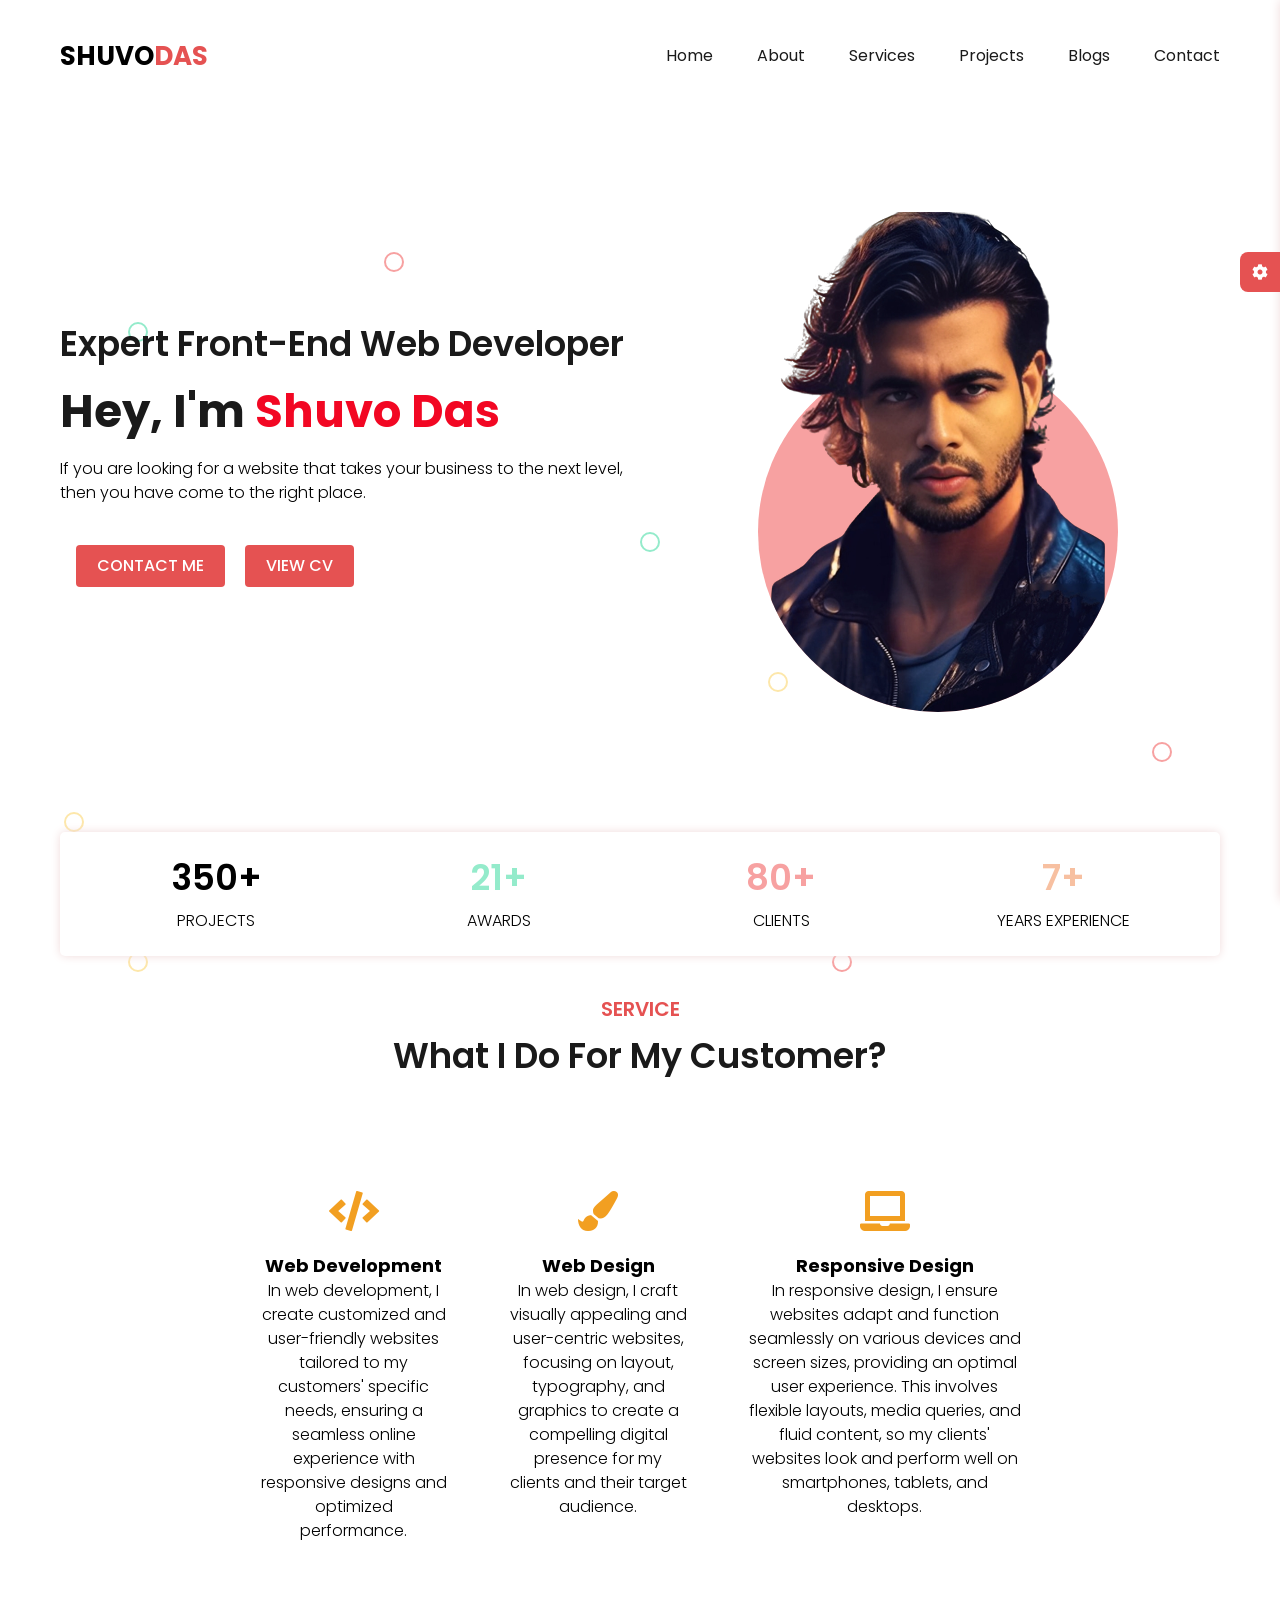
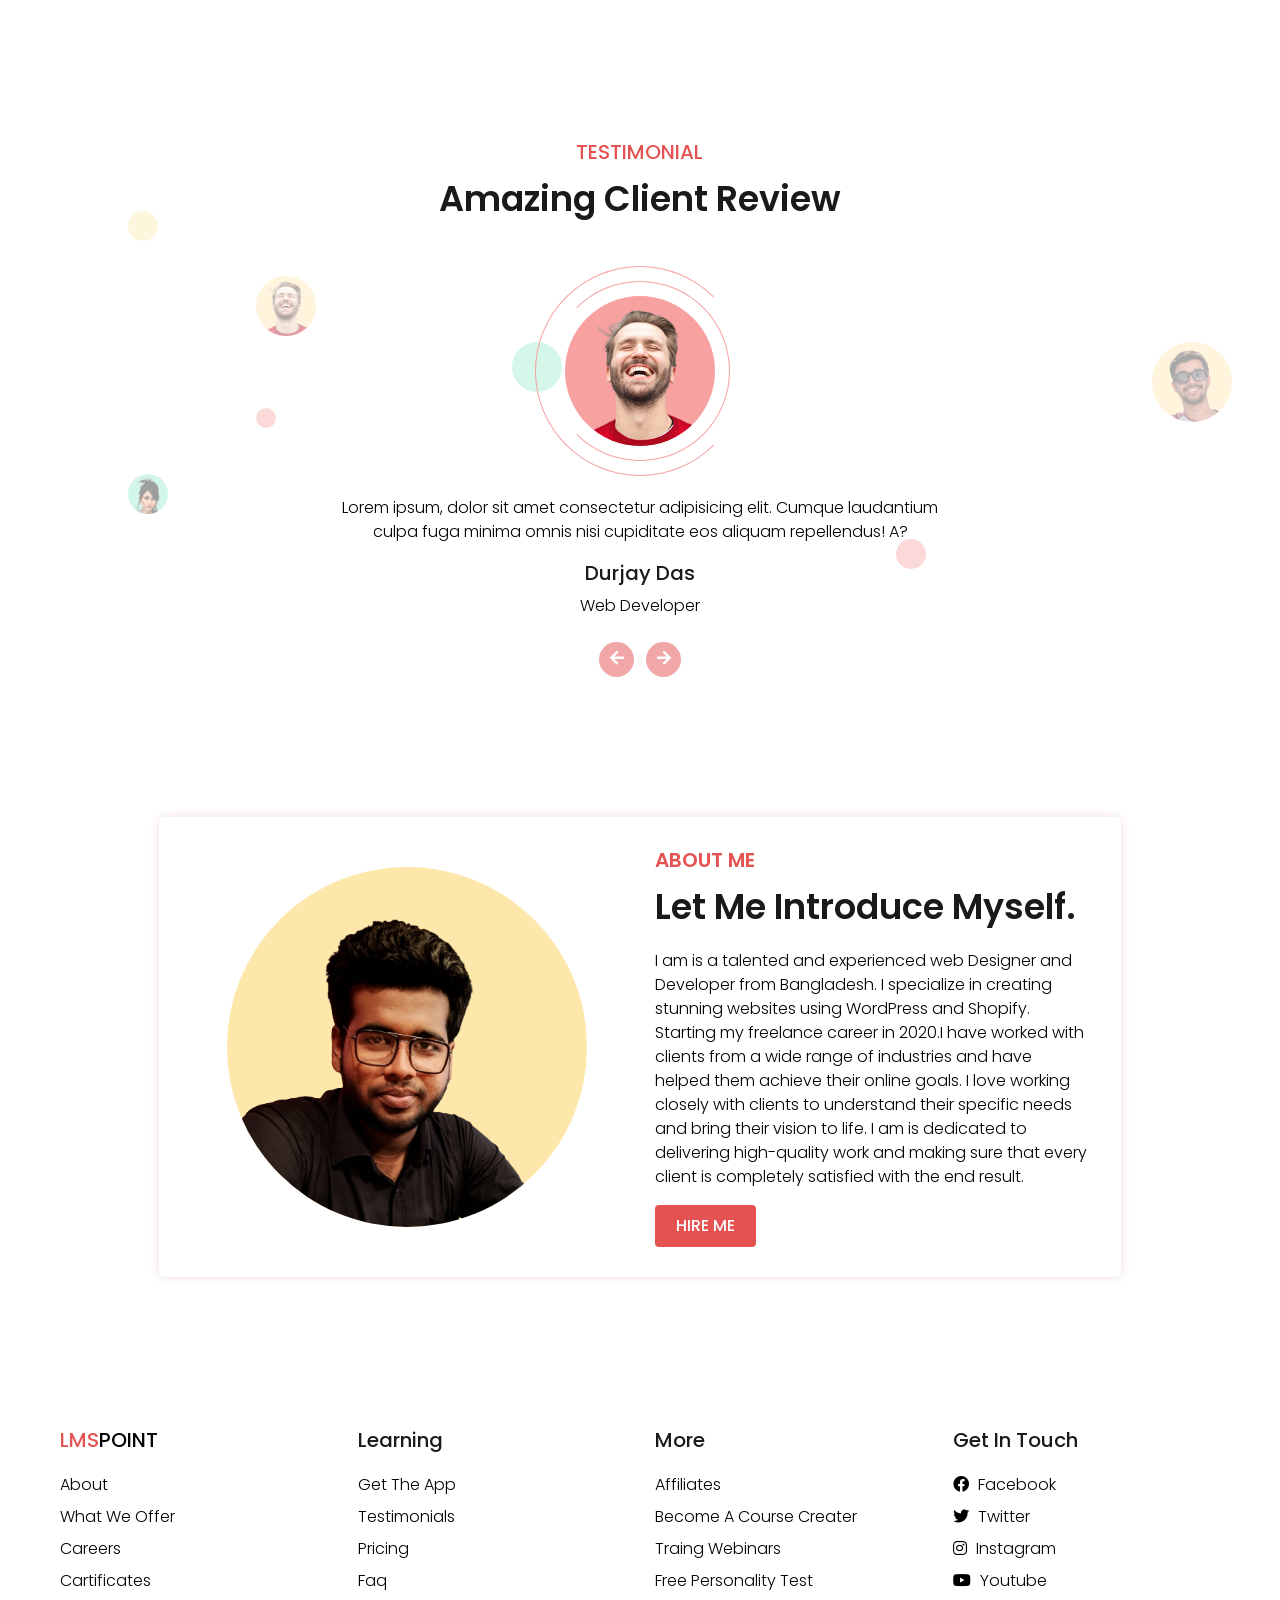
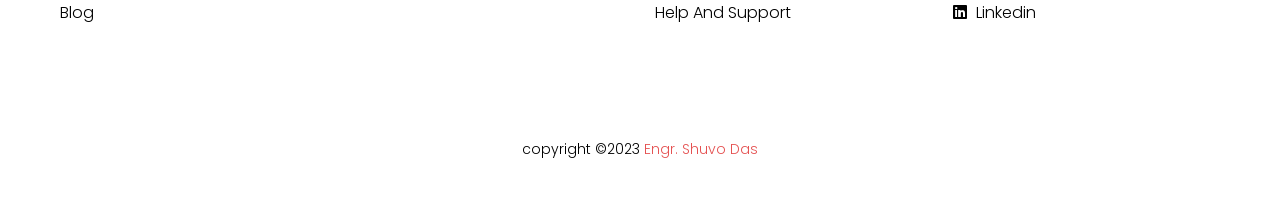
==== index.html @ a8e966ad "upload my porf" ====
<!DOCTYPE html>
<html lang="en">
<head>
  <title> ShuvoDas</title>
  <meta charset="utf-8">
  <meta name="viewport" content="width=device-width, initial-scale=1.0">
  <link href="./img/LOGO Word/LOGO 1.png" rel="icon">
  <link rel="stylesheet" href="css/font-awesome.css">
      <!--==================== UNICONS ====================-->
  <link rel="stylesheet" href="https://unicons.iconscout.com/release/v3.0.6/css/line.css">
        <!--==================== CSS ====================-->
        <link rel="stylesheet" href="./assets-card/css/styles.css">
  <link rel="stylesheet" href="css/bootstrap.min.css">
  <link rel="stylesheet" href="./css/style.css">
  <link rel="stylesheet" href="./css/responsive.css">
  <link rel="stylesheet" class="js-color-style" href="./css/colors/color-1.css">
  <link rel="stylesheet" class="js-glass-style" href="./css/glass.css" disabled>
</head>
<body>

  <!-- page loader start -->
  <div class="page-loader js-page-loader">
    <div></div>
  </div>
  <!-- page loader end -->

<!--main warpper start-->
<div class="main-wrapper">

  <!--   start-- -->
  <header class="header">
    <div class="container">
      <div class="header-main d-flex justify-content-between align-items-center">
       <div class="header-logo">
        <a href="./index.html">Shuvo<span>Das</span></a>
       </div>
       <button type="button" class="header-hamburger-btn js-header-manu-toggler">
        <span></span>
       </button>
       <div class="header-backdrop js-header-backdrop"></div>
       <nav class="header-menu js-header-manu">
        <button type="button" class="header-close-btn js-header-manu-toggler">
          <i class="fas fa-times"></i>
        </button>
        <ul class="menu">
          <li class="menu-item"><a href="./index.html">Home</a></li>
          <li class="menu-item"><a href="#">About</a></li>
          <li class="menu-item"><a href="#">Services</a></li>
          <li class="menu-item"><a href="./project.html">Projects</a></li>
          <li class="menu-item"><a href="#">Blogs</a></li>
          <li class="menu-item"><a href="./contact.html">Contact</a></li>
        </ul>
       </nav>
      </div>
    </div>
  </header>
  <!-- header end-- -->

  <!-- banner section start -->
  <section class="banner-section d-flex align-items-center position-relative">
    <!-- bubble animation start -->
    <div class="bubble-animation">
      <div class="bubble-animation-item"></div>
      <div class="bubble-animation-item"></div>
      <div class="bubble-animation-item"></div>
      <div class="bubble-animation-item"></div>
      <div class="bubble-animation-item"></div>
      <div class="bubble-animation-item"></div>
      <div class="bubble-animation-item"></div>
      <div class="bubble-animation-item"></div>
      <div class="bubble-animation-item"></div>
      <div class="bubble-animation-item"></div>
    </div>
    <!-- bubble animation end -->
    <div class="container">
      <div class="row align-items-center">
        <div class="col-md-6">
          <div class="banner-text">
            <h2 class="mb-3">Expert Front-End Web Developer</h2>
            <h1 class="mb-3 text-capitalize">Hey, I'm
             <span style="color: rgb(242, 7, 35);">Shuvo Das</span> </h1>
            <p class="mb-4">If you are looking for a website that takes your business to the next level, then you have come to the right place.</p>
            <a href="https://api.whatsapp.com/send/?phone=%2B8801765245872&text&type=phone_number&app_absent=0" class="btn btn-theme m-3">CONTACT ME</a>
            <a href="./img/CV/Professional Resume of Shuvo Das.pdf" class="btn btn-theme">VIEW CV</a>
          </div>
        </div>
        <div class="col-md-6 order-first order-md-last mb-5 mb-md-0">
          <div class="banner-img">
            <div class="circular-img">
              <div class="circular-img-inner">
                <div class="circular-img-circle"></div>
                <img src="./img/Shuvo-BR.png" alt="banner img">
              </div>
            </div>
          </div>
        </div>
      </div>
    </div>
  </section>
  <!-- banner section end -->

  <!-- fun facts section start -->
  <section class="fun-facts-section">
    <div class="container">
      <div class="box py-2">
        <div class="row text-center">
          <div class="col-md-6 col-lg-3">
            <div class="fun-facts-item">
              <h2 class="style-1">350+</h2>
              <p>PROJECTS</p>
            </div>
          </div>
          <div class="col-md-6 col-lg-3">
            <div class="fun-facts-item">
              <h2 class="style-2">21+</h2>
              <p>AWARDS</p>
            </div>
          </div>
          <div class="col-md-6 col-lg-3">
            <div class="fun-facts-item">
              <h2 class="style-3">80+</h2>
              <p>CLIENTS</p>
            </div>
          </div>
          <div class="col-md-6 col-lg-3">
            <div class="fun-facts-item">
              <h2 class="style-4">7+</h2>
              <p>YEARS EXPERIENCE</p>
            </div>
          </div>
        </div>
      </div>
    </div>
  </section>
  <!-- fun facts section end -->

<!-- Services section start -->
<div class="container">
  <div class="row justify-content-center">
    <div class="col-xl-10">
      <div class="section-title text-center">
        <h2 class="title">SERVICE</h2>
        <p class="sub-title">What I Do For My Customer?</p>
      </div>
      <section class="services">
        <div class="cards">
          <div class="content">
            <div class="icon"><i class="fa fa-code"></i></div>
            <div class="title">Web Development</div>
            <p>In web development, I create customized and user-friendly websites tailored to my customers' specific needs, ensuring a seamless online experience with responsive designs and optimized performance.</p>
          </div>
        </div>
        <!-- Remove the comment tags if you want to display this section -->
        <!--<div class="cards">
          <div class="content">
            <div class="icon"><i class="fa fa-mobile"></i></div>
            <div class="title">App Development</div>
            <p>Lorem ipsum dolor sit amet consectetur adipisicing elit. Rerum, reprehenderit.</p>
          </div>
        </div>-->
        <div class="cards">
          <div class "content">
            <div class="icon"><i class="fa fa-paint-brush"></i></div>
            <div class="title">Web Design</div>
            <p>In web design, I craft visually appealing and user-centric websites, focusing on layout, typography, and graphics to create a compelling digital presence for my clients and their target audience.<p>
          </div>
        </div>
        <div class="cards">
          <div class="content">
            <div class="icon"><i class="fa fa-laptop"></i></div>
            <div class="title">Responsive Design</div>
            <p>In responsive design, I ensure websites adapt and function seamlessly on various devices and screen sizes, providing an optimal user experience. This involves flexible layouts, media queries, and fluid content, so my clients' websites look and perform well on smartphones, tablets, and desktops.</p>
          </div>
        </div>
      </section>
    </div>
  </div>
</div>

  <!-- Services section end -->

  <!-- testimonials section start -->
  <section class="testimonials-section section-padding position-relative">
    <div class="decoration-circles d-none d-lg-block">
      <div class="decoration-circles-item"></div>
      <div class="decoration-circles-item"></div>
      <div class="decoration-circles-item"></div>
      <div class="decoration-circles-item"></div>
    </div>
    <div class="decoration-imgs">
      <img src="./img/testimonial/1.png" alt="decoration img" class="decoration-imgs-item">
      <img src="./img/testimonial/2.png" alt="decoration img" class="decoration-imgs-item">
      <img src="./img/testimonial/3.png" alt="decoration img" class="decoration-imgs-item">
    </div>
    <div class="continer">
      <div class="row justify-content-center">
        <div class="col-md-8">
          <div class="section-title text-center">
            <h2 class="title">TESTIMONIAL</h2>
              <p class="sub-title">Amazing Client Review</p>
          </div>
        </div>
      </div>
      <div class="row justify-content-center">
        <div class="col-md-8 col-lg-6">
          <div class="img-box rounded-circle position-relative">
            <img src="./img/testimonial/1.png" class="w-100 js-testimonial-img rounded-circle" alt="testimonial img">
          </div>
            <div id="carouselOne" class="carousel slide text-center" data-bs-ride="carousel">
            <div class="carousel-inner mb-4">
              <div class="carousel-item active" data-js-testimonial-img="img/testimonial/1.png">
                <div class="testimonials-item">
                  <p class="text-1">Lorem ipsum, dolor sit amet consectetur adipisicing elit. Cumque laudantium culpa fuga minima omnis nisi cupiditate eos aliquam repellendus! A?</p>
                  <h3>Durjay Das</h3>
                  <p class="text-2">Web developer</p>
                </div>
              </div>
              <div class="carousel-item" data-js-testimonial-img="img/testimonial/2.png">
                <div class="testimonials-item">
                  <p class="text-1">Lorem ipsum, dolor sit amet consectetur adipisicing elit. Cumque laudantium culpa fuga minima omnis nisi cupiditate eos aliquam repellendus! A?</p>
                  <h3>Mr. Das</h3>
                  <p class="text-2">Web developer</p>
                </div>
              </div>
              <div class="carousel-item" data-js-testimonial-img="img/testimonial/3.png">
                <div class="testimonials-item">
                  <p class="text-1">Lorem ipsum, dolor sit amet consectetur adipisicing elit. Cumque laudantium culpa fuga minima omnis nisi cupiditate eos aliquam repellendus! A?</p>
                  <h3>Ms. Das</h3>
                  <p class="text-2">Web developer</p>
                </div>
              </div>
            </div>
            <button class="carousel-control-prev" type="button" data-bs-target="#carouselOne" data-bs-slide="prev">
              <i class="fas fa-arrow-left"></i>
              <span class="visually-hidden">Previous</span>
            </button>
            <button class="carousel-control-next" type="button" data-bs-target="#carouselOne" data-bs-slide="next">
              <i class="fas fa-arrow-right"></i>
              <span class="visually-hidden">Next</span>
            </button>
            </div>
        </div>
      </div>
    </div>
  </section>
  <!-- testimonials section end -->


  <!-- become a intructor section start -->
  <section class="bai-section section-padding">
    <div class="container">
      <div class="row justify-content-center">
        <div class="col-xl-10">
          <div class="box">
            <div class="row align-items-center">
              <div class="col-md-6 mb-4 m-md-0">
                <div class="circular-img">
                  <div class="circular-img-inner">
                    <div class="circular-img-circle"></div>
                      <img src="./img/Logo Shuvo BR.png" alt="bai img">
                  </div>
                </div>
             </div>
             <div class="col-md-6">
              <div class="section-title m-0">
                <h2 class="title">ABOUT ME</h2>
                <p class="sub-title">Let Me Introduce Myself.</p>
              </div>
              <div>
                <p>I am is a talented and experienced web Designer and Developer from Bangladesh. I specialize in creating stunning websites using WordPress and Shopify. Starting my freelance career in 2020.I have worked with clients from a wide range of industries and have helped them achieve their online goals. I love working closely with clients to understand their specific needs and bring their vision to life. I am is dedicated to delivering high-quality work and making sure that every client is completely satisfied with the end result.</p>
              </div>
              <a href="https://api.whatsapp.com/send/?phone=%2B8801765245872&text&type=phone_number&app_absent=0" class="btn btn-theme">HIRE ME</a>
             </div>
          </div>
        </div>
      </div>
    </div>
  </section>
  <!-- become a intructor section start -->







  <!-- footer start -->
  <footer>
    <div class="footer">
      <div class="footer-top">
      <div class="container">
        <div class="row">
          <div class="col-sm-6 col-lg-3">
            <div class="footer-item">
              <h3 class="footer-logo"><span>LMS</span>POINT</h3>
              <ul>
                <li><a href="#">about</a></li>
                <li><a href="#">what we offer</a></li>
                <li><a href="#">careers</a></li>
                <li><a href="#">cartificates</a></li>
                <li><a href="#">blog</a></li>
              </ul>
            </div>
          </div>
          <div class="col-sm-6 col-lg-3">
            <div class="footer-item">
              <h3>learning</h3>
              <ul>
                <li><a href="#">get the app</a></li>
                <li><a href="#">testimonials</a></li>
                <li><a href="#">pricing</a></li>
                <li><a href="#">faq</a></li>
              </ul>
            </div>
          </div>
          <div class="col-sm-6 col-lg-3">
            <div class="footer-item">
              <h3>more</h3>
              <ul>
                <li><a href="#">affiliates</a></li>
                <li><a href="#">become a course creater</a></li>
                <li><a href="#">traing webinars</a></li>
                <li><a href="#">free personality test</a></li>
                <li><a href="#">help and support</a></li>
              </ul>
            </div>
          </div>
          <div class="col-sm-6 col-lg-3">
            <div class="footer-item">
              <h3>get in touch</h3>
              <ul>
                <li><a href="https://www.facebook.com/shuvo.das.74886"><i class="fab fa-facebook social-icon"></i> facebook</a></li>
                <li><a href="https://engrshuvodas.github.io/SHUVO-_portfolio/"><i class="fab fa-twitter social-icon"></i> twitter</a></li>
                <li><a href="https://engrshuvodas.github.io/SHUVO-_portfolio/"><i class="fab fa-instagram social-icon"></i> instagram</a></li>
                <li><a href="https://www.youtube.com/channel/UCEJ0R871tF2PLT27q9azYWg"><i class="fab fa-youtube social-icon"></i> youtube</a></li>
                <li><a href="https://www.linkedin.com/in/engr-shuvo-das-a28085260/"><i class="fab fa-linkedin social-icon"></i> linkedin</a></li>
              </ul>
            </div>
          </div>
        </div>
      </div>
    </div>
    <div class="footer-bottom">
      <div class="container">
        <p class="m-0 py-4 text-center">copyright &copy;2023 <a href="https://engrshuvodas.github.io/SHUVO-_portfolio/">Engr. Shuvo Das</a></p>
      </div>
    </div>
  </footer>
  <!-- footer end -->



</div>
<!--main warpper end-->

<!-- style switcher start -->
<div class="style-switcher js-style-switcher">
  <div class="style-switcher-toggler js-style-switcher-toggler">
    <i class="fas fa-cog"></i>
  </div>
  <h3>Style Switcher</h3>
  <div class="style-switcher-item">
    <p class="mb-2">Theme Colors</p>
    <!-- theme colors  -->
    <div class="theme-colors js-theme-colors">
      <button type="button" data-js-theme-color="color-1" class="js-theme-color-item color-1"></button>
      <button type="button" data-js-theme-color="color-2" class="js-theme-color-item color-2"></button>
      <button type="button" data-js-theme-color="color-3" class="js-theme-color-item color-3"></button>
      <button type="button" data-js-theme-color="color-4" class="js-theme-color-item color-4"></button>
      <button type="button" data-js-theme-color="color-5" class="js-theme-color-item color-5"></button>
    </div>
  </div>
  <div class="style-switcher-item">
    <div class="form-check form-switch">
      <input class="form-check-input js-dark-mode" type="checkbox" role="switch" id="dark-mode">
      <label class="form-check-label" for="dark-mode">Dark Mode</label>
    </div>
  </div>
  <div class="style-switcher-item">
    <div class="form-check form-switch">
      <input class="form-check-input js-glass-effect" type="checkbox" role="switch" id="glass-effect">
      <label class="form-check-label" for="glass-effect">Glass Effect</label>
    </div>
  </div>
</div>
<!-- style switcher end -->



<script src="js/bootstrap.bundle.min.js"></script>  
<script src="js/main.js"></script>
</body>
</html>
---- assets-card/css/styles.css ----
/*==================== GOOGLE FONTS ====================*/
@import url("https://fonts.googleapis.com/css2?family=Lato:wght@400;700&family=Rubik&display=swap");

/*==================== VARIABLES CSS ====================*/
:root {
  /*========== Colors ==========*/
  /* Change favorite color - Blue 210 - Purple 250 - Green 142 - Pink 340*/
  --hue-color: 210;

  /* HSL color mode */
  --first-color: hsl(var(--hue-color), 96%, 54%);
  --first-color-light: hsl(var(--hue-color), 96%, 69%);
  --first-color-alt: hsl(var(--hue-color), 96%, 37%);
  --first-color-lighter: hsl(var(--hue-color), 14%, 96%);
  --title-color: hsl(var(--hue-color), 12%, 15%);
  --text-color: hsl(var(--hue-color), 12%, 35%);
  --text-color-light: hsl(var(--hue-color), 12%, 65%);
  --white-color: #FFF;
  --body-color: hsl(var(--hue-color), 100%, 99%);
  --container-color: #faf5f5;




/* ---------------------------------------------------- */

  --orange: hsl(36, 89%, 54%);
  --white: hsl(0, 0%, 100%);
  --WHITE: hsl(0, 0%, 100%);
  --BLACK: hsl(0, 0%, 0%);
  --black-90: hsl(0, 0%, 10%);
  --black-70: hsl (0, 0%, 30%);
  --black-alpha-40: hsla(0, 0%, 0%, 0.4);
  --yellow-light: hsl(44, 95%, 83%);
  --green-light: hsl(158,68%, 75%);
  --red-light: hsl(0, 84%, 80%);
  --orange-light: hsl(22, 85%, 80%);
  --select-box-bg-color: hsl(0, 0%, 100%);
  --border-color-1: hsl(0, 0%, 90%);


/* --------------------------------------------------------- */


  /*========== Font and typography ==========*/
  --body-font: 'Lato', sans-serif;
  --pricing-font: 'Rubik', sans-serif;
  --biggest-font-size: 1.75rem;
  --normal-font-size: .938rem;
  --h2-font-size: 1.25rem;
  --small-font-size: .813rem;
  --smaller-font-size: .75rem;
  --tiny-font-size: .625rem;

  /*========== Margenes Bottom ==========*/
  --mb-0-25: .25rem;
  --mb-0-5: .5rem;
  --mb-1: 1rem;
  --mb-1-25: 1.25rem;
  --mb-1-5: 1.5rem;
  --mb-2: 2rem;
}

@media screen and (min-width: 968px) {
  :root {
    --biggest-font-size: 2.125rem;
    --h2-font-size: 1.5rem;
    --normal-font-size: 1rem;
    --small-font-size: .875rem;
    --smaller-font-size: .813rem;
    --tiny-font-size: .688rem;
  }
}

/*==================== BASE ====================*/
* {
  box-sizing: border-box;
  padding: 0;
  margin: 0;
}

body {
  font-family: var(--body-font);
  font-size: var(--normal-font-size);
  background-color: var(--body-color);
  color: var(--text-color);
}

ul {
  list-style: none;
}

img {
  max-width: 100%;
  height: auto;
}

/*==================== REUSABLE CSS CLASSES ====================*/
.container {
  max-width: 1024px;
  margin-left: var(--mb-1-5);
  margin-right: var(--mb-1-5);
}

.grid {
  display: grid;
}

/*==================== CARD PRICING ====================*/
.card {
  padding: 3rem 0;
}

.card__container {
  gap: 3rem 1.25rem;
}

.card__content {
  position: relative;
  background-color: var(--container-color);
  padding: 2rem 1.5rem 2.5rem;
  border-radius: 1.75rem;
  box-shadow: 0 12px 24px hsla(var(--hue-color), 61%, 16%, 0.1);
  transition: .4s;
}

.card__content:hover {
  box-shadow: 0 16px 24px hsla(var(--hue-color), 61%, 16%, 0.15);
}

.card__header-img {
  width: 30px;
  height: 30px;
}

.card__header-circle {
  width: 40px;
  height: 40px;
  background-color: var(--first-color-lighter);
  border-radius: 50%;
  margin-bottom: var(--mb-1);
  place-items: center;
}

.card__header-subtitle {
  display: block;
  font-size: var(--smaller-font-size);
  color: var(--text-color-light);
  text-transform: uppercase;
  margin-bottom: var(--mb-0-25);
}

.card__header-title {
  font-size: var(--biggest-font-size);
  color: var(--title-color);
  margin-bottom: var(--mb-1);
}

.card__pricing {
  position: absolute;
  background: linear-gradient(157deg, var(--first-color-light) -12%, var(--first-color) 109%);
  width: 60px;
  height: 88px;
  right: 1.5rem;
  top: -1rem;
  padding-top: 1.25rem;
  text-align: center;
}

.card__pricing-number {
  font-family: var(--pricing-font);
}

.card__pricing-symbol {
  font-size: var(--smaller-font-size);
}

.card__pricing-number {
  font-size: var(--h2-font-size);
}

.card__pricing-month {
  display: block;
  font-size: var(--tiny-font-size);
}

.card__pricing-number, 
.card__pricing-month {
  color: var(--white-color);
}

.card__pricing::after, 
.card__pricing::before {
  content: '';
  position: absolute;
}

.card__pricing::after {
  width: 100%;
  height: 14px;
  background-color: var(--white-color);
  left: 0;
  bottom: 0;
  clip-path: polygon(0 100%, 50% 0, 100% 100%);
}

.card__pricing::before {
  width: 14px;
  height: 16px;
  background-color: var(--first-color-alt);
  top: 0;
  left: -14px;
  clip-path: polygon(0 100%, 100% 0, 100% 100%);
}

.card__list {
  row-gap: .5rem;
  margin-bottom: var(--mb-2);
}

.card__list-item {
  display: flex;
  align-items: center;
}

.card__list-icon {
  font-size: 1.5rem;
  color: var(--first-color);
  margin-right: var(--mb-0-5);
}

.card__button {
  padding: 1.25rem;
  border: none;
  font-size: var(--normal-font-size);
  border-radius: .5rem;
  background: linear-gradient(157deg, var(--first-color-light) -12%, var(--first-color) 109%);
  color: var(--white-color);
  cursor: pointer;
  transition: .4s;
}

.card__button:hover {
  box-shadow: 0 12px 24px hsla(var(--hue-color), 97%, 54%, 0.2);
}

/*==================== MEDIA QUERIES ====================*/
/* For small devices */
@media screen and (max-width: 320px) {
  .container {
    margin-left: var(--mb-1);
    margin-right: var(--mb-1);
  }
  .card__content {
    padding: 2rem 1.25rem;
    border-radius: 1rem;
  }
}

/* For medium devices */
@media screen and (min-width: 568px) {
  .card__container {
    grid-template-columns: repeat(2, 1fr);
  }
  .card__content {
    grid-template-rows: repeat(2, max-content);
  }
  .card__button {
    align-self: flex-end;
  }
}

/* For large devices */
@media screen and (min-width: 968px) {
  .container {
    margin-left: auto;
    margin-right: auto;
  }
  .card {
    height: 100vh;
    align-items: center;
  }
  .card__container {
    grid-template-columns: repeat(3, 1fr);
  }
  .card__header-circle {
    margin-bottom: var(--mb-1-25);
  }
  .card__header-subtitle {
    font-size: var(--small-font-size);
  }
}
---- css/style.css ----
/* .....................................................................................

    **************************** table of contents ********************************

    01. =google fonts
    02. = variables
    03. =overrides variables for - theme dark
    04.=base
    05. =box
    06. =customaized bootstarp classes
    07. =animaton keyframes
    08. =section - padding , titile
    09. =buttons
    10. =pages loader
    11. =circular img
    12. =forms
    13. =video modal
    14. =pagination
    15. =breadcrumb
    16. =tabs
    17. =bubble animation
    18. =style switcher
    19. =header
    20. =footer
    21. =banner section
    22. =fun facts section
    23. =services section
    24. =testimonials section
    25. =bai section
    26. =course details section
    27. =contact section



..................................................................................... */



/* .................................
01. =google fonts
................................. */
@import url('https://fonts.googleapis.com/css2?family=Poppins:wght@300;400;500;600;700&display=swap');


/* .................................
02. = variables 
.................................*/
:root{
    --orange: hsl(36, 89%, 54%);
    --white: hsl(0, 0%, 100%);
    --WHITE: hsl(0, 0%, 100%);
    --BLACK: hsl(0, 0%, 0%);
    --black-90: hsl(0, 0%, 10%);
    --black-70: hsl (0, 0%, 30%);
    --black-alpha-40: hsla(0, 0%, 0%, 0.4);
    --yellow-light: hsl(44, 95%, 83%);
    --green-light: hsl(158,68%, 75%);
    --red-light: hsl(0, 84%, 80%);
    --orange-light: hsl(22, 85%, 80%);
    --select-box-bg-color: hsl(0, 0%, 100%);
    --border-color-1: hsl(0, 0%, 90%);

}

/* .................................
03. =overrides variables for - theme dark
................................. */
body.t-dark{
    --body-bg-color: hsl(240,10%,19%);
    --black-70: hsl(0, 0%, 87%);
    --black-90: hsl(0, 0%, 100%);
    --shadow: 0 0 10px hsla(0, 0%, 0%, 0.08);
    --white: hsl(240, 8%, 21%);
    --select-box-bg-color: hsl(240, 8%, 21%);
    --border-color-2: hsl(240, 9%, 30%);
    --border-color-1: hsl(240, 9%, 25%);


}

/*.................................
 04.=base
 ................................. */
body{
    background-color: var(--body-bg-color);
    font-family: 'Poppins', sans-serif;
    font-size: 16px;
    font-weight: 300;
    color: var(--black-70);
    min-height: 100vh;
    overflow-x: hidden;
}
a{
    color: var(--main-color);
    text-decoration: none;
}
a:hover{
    color: var(--main-color);
}
img{
    max-width: 100%;
}
ul{
    list-style: none;
    margin: 0;
    padding: 0; 
}
h1,h2,h3,h4,h5,h6{
    color: var(--black-90);
    line-height: 1.3;
}
h3{
    font-size: 20px;

}
::selection{
    color: var(--WHITE);
    background-color: var(--main-color);
}
/*.................................
 05. =box
 ................................. */
.box{
    background-color: var(--white);
    border-radius: 5px;
    box-shadow: var(--shadow);
    padding: 30px;
    
}

/* .................................
06. =customaized bootstarp classes
................................. */
.container{
    --bs-gutter-x: 15px;
    max-width: 1140px;
}
.row{
    --bs-gutter-x: 30px;

}

/*.................................
 07. =animaton keyframes
 ................................. */
@keyframes spin{
    0%{
        transform: rotate(0deg);
    }
    100%{
        transform: rotate(360deg);
    }
}
@keyframes bubble{
    0%{
        transform: translate(0vh);
        opacity: 0;
    }
    5%,95%{
        opacity: 1;
    }
    100%{
        transform: translateY(-100vh);
        opacity: 0;
    }
}
@keyframes loader{
    0%{
        transform: rotate(0deg);
    }
    25%, 50%{
        transform: rotate(180deg);
    }
    75%, 100%{
        transform: rotate(360deg);
    }
}
@keyframes loaderIn{
    0%, 25%, 100%{
        height: 0%;
    }
    50%, 75%{
        height: 100%;
    }
}

/*.................................
 08. =section - padding , titile
 ................................. */
.section-padding{
    padding: 60px 0;
}
.section-title{
    margin-bottom: 40px;
}
.section-title .title{
    font-size: 20px;
    color: var(--main-color);
    text-transform: capitalize;
}
.section-title .sub-title{
    font-size: 35px;
    font-weight: 600;
    color: var(--black-90);
}
/*.................................
 09. =buttons
 .................................*/
.btn-theme{
    background-color: var(--main-color);
    color: var(--WHITE);
    font-size: 16px;
    text-transform: capitalize;
    font-weight: 500;
    padding: 8px 20px;
    transition: all 0.3s ease;
}
.btn-theme a{
    background-color: var(--main-color);
    color: var(--WHITE);
    font-size: 16px;
    text-transform: capitalize;
    font-weight: 500;
    padding: 8px 20px;
    transition: all 0.3s ease;
}
.btn-theme:hover{
    color: var(--WHITE);
    background-color: var(--button-hover-color);
}
.btn-theme:hover a{
    color: var(--WHITE);
    background-color: var(--button-hover-color);
}
.btn-theme:focus {
    box-shadow: 0 0 8px var(--main-color);
}
.btn-block{
    width: 100%;
}
.btn-form{
    height: 48px;

}
/* .................................
10. =pages loader
................................. */
.page-loader{
    position: fixed;
    left: 0;
    top: 0;
    height: 100%;
    width: 100%;
    z-index: 1001;
    display: flex;
    background-color: var(--white);
    /* opacity: 0.2; */
}
.page-loader.fade-out{
    opacity: 0;
    transition: all 0.6s ease;
}
.page-loader div{
    margin: auto;
    height: 32px;
    width: 32px;
    border: 4px solid var(--main-color);
    position: relative;
    animation: loader 2s linear infinite;
}


.page-loader div::before{
    content: '';
    position: absolute;
    height: 100%;
    width: 100%;
    background-color: var(--main-color);
    left: 0;
    top: 0;
    animation: loaderIn 2s linear infinite;
}

/* .................................
11. =circular img
.................................*/
.circular-img{
    max-width: 360px;
    margin: auto;
    position: relative;
    z-index: 1;
}
.circular-img-inner{
    text-align: center;
    border-radius: 0 0 180px 180px;
    overflow: hidden;
}
.circular-img-circle{
    height: 360px;
    width: 360px;
    position: absolute;
    left: 0;
    bottom: 0;
    border-radius: 50%;
}
.circular-img img{
    position: relative;
    z-index: 1;
}
/* .................................
12. =forms 
.................................*/
.form-title{
    font-size: 24px;
    margin: 0 0 30px;
    font-weight: 600;
}
.form-control::placeholder{
    color: var(--black-70);
}
.form-group{
    margin-bottom: 25px;
    position: relative;
}
.form-control{
    height: 48px;
    border-color: var(--border-color-1);
    color: var(--black-90);
    background-color: transparent;
}
.form-control:focus{
    background-color: transparent;
    border-color: var(--border-color-1);
    color: var(--black-90);
    box-shadow: none;
}
.select-icon{
    position: absolute;
    right: 15px;
    top: 50%;
    transform: translateY(-50%);
    pointer-events: none;
    font-size: 13px;
}
select.form-control:focus option{
    background-color: var(--select-box-bg-color);
}
textarea.form-control{
    height: 120px;
    resize: none;
}
/* .................................
13. =video modal 
.................................*/
.video-modal .btn-close{
    height: 35px;
    width: 35px;
    background-image: none;
    border-radius: 50%;
    opacity: 1;
    z-index: 1;
    position: absolute;
    right: 0;
    top: -35px;
    color: var(--WHITE);
    font-size: 16px;
    padding: 0;
}
.video-modal .modal-content{
    border: 0;
}

/* .................................
14. =pagination
................................. */
.page-item.disabled .page-link,
.page-link{
    border: none;
    background-color: transparent;
    color: var(--black-70);
}
.page-item.active .page-link{
    background-color: var(--main-color);
}
.page-link:hover{
    background-color: var(--main-color);
    color: var(--WHITE);
}


/*.................................
 15. =breadcrumb 
 .................................*/
.breadcrumb-nav{
    padding: 10px 0;
}
.breadcrumb-nav .breadcrumb-item{
    font-size: 14px;
    text-transform: capitalize;
}
    .breadcrumb-nav .breadcrumb-item + .breadcrumb-item::before,
    .breadcrumb-nav .breadcrumb-item.active{
        color: var(--black-70);
    }

/*.................................
 16. =tabs 
 .................................*/
.nav-tabs .nav-link{
    background-color: var(--white);
    text-transform: capitalize;
    border-color: var(--border-color-2);
    padding: 5px 12px;
    margin: 0 5px 10px;
    border-radius: 5px;
    color: var(--black-70);
    font-size: 16px;
}
.nav-tabs .nav-link:hover{
    border-color: var(--border-color-2);
}
.nav-tabs .nav-link.active{
    background-color: var(--main-color);
    border-color: transparent;
    color: var(--WHITE);
}

/* .................................
17. =bubble animation 
.................................*/
.bubble-animation-item{
    position: absolute;
    height: 20px;
    width: 20px;
    border-radius: 50%;
    border: 2px solid transparent;
    z-index: -1;
}
.bubble-animation-item:nth-child(1){
    border-color: var(--yellow-light);
    top: 120%;
    left: 10%;
    animation: bubble 30s linear infinite;
}
.bubble-animation-item:nth-child(2){
    border-color: var(--green-light);
    top: 60%;
    left: 50%;
    animation: bubble 40s linear infinite;
}
.bubble-animation-item:nth-child(3){
    border-color: var(--red-light);
    top: 90%;
    left: 90%;
    animation: bubble 50s linear infinite;
}
.bubble-animation-item:nth-child(4){
    border-color: var(--yellow-light);
    top: 80%;
    left: 60%;
    animation: bubble 60s linear infinite;
}
.bubble-animation-item:nth-child(5){
    border-color: var(--green-light);
    top: 30%;
    left: 10%;
    animation: bubble 70s linear infinite;
}
.bubble-animation-item:nth-child(6){
    border-color: var(--red-light);
    top: 20%;
    left: 30%;
    animation: bubble 80s linear infinite;
}
.bubble-animation-item:nth-child(7){
    border-color: var(--yellow-light);
    top: 100%;
    left: 5%;
    animation: bubble 90s linear infinite;
}
.bubble-animation-item:nth-child(8){
    border-color: var(--green-light);
    top: 110%;
    left: 33%;
    animation: bubble 100s linear infinite;
}
.bubble-animation-item:nth-child(9){
    border-color: var(--red-light);
    top: 120%;
    left: 65%;
    animation: bubble 110s linear infinite;
}

/* .................................
18. =style switcher 
.................................*/
.style-switcher{
    width: 250px;
    position: fixed;
    height: 100%;
    background-color: var(--white);
    right: -250px;
    top: 0;
    z-index: 10;
    padding: 30px;
    box-shadow: var(--shadow);
    transition: right 0.3s ease;
}
.style-switcher.open{
    right: 0;
}
.style-switcher-toggler{
    height: 40px;
    width: 40px;
    position: absolute;
    top: 28%;
    left: -40px;
    background-color: var(--main-color);
    color: var(--WHITE);
    display: flex;
    align-items: center;
    justify-content: center;
    border-radius: 8px 0 0 8px;
    cursor: pointer;
}
.style-switcher h3{
    font-size: 18px;
    text-transform: capitalize;
    border-bottom: 1px solid var(--border-color-1);
    padding: 0 0 10px;
}
.style-switcher-item{
    padding: 10px 0;
    border-bottom: 1px solid var(--border-color-1);
}
.theme-colors button{
    height: 30px;
    width: 30px;
    border: none;
    border-radius: 50%;
    vertical-align: middle;
    border-radius: 50%;
    padding: 0;
    position: relative;
}
.theme-colors button::before{
    content: "\f00c";
    font-family: 'Font Awesome 5 Free';
    font-weight: 900;
    font-size: 12px;
    color: var(--WHITE);
    transition: all 0.3s ease;
    position: absolute;
    left: 50%;
    top: 50%;
    transform: translate(-50%, -50%);
    opacity: 0;

}
.theme-colors button.active::before{
    opacity: 1;
}
.theme-colors .color-1{
    background-color: hsl(0, 74%, 61%);
}
.theme-colors .color-2{
    background-color: hsl(230, 74%, 61%);
}
.theme-colors .color-3{
    background-color: hsl(36, 74%, 61%);
}
.theme-colors .color-4{
    background-color: hsl(277, 74%, 61%);
}
.theme-colors .color-5{
    background-color: hsl(164, 74%, 61%);
}
/* .................................
19. =header 
.................................*/
.header{
    border-bottom: 1px solid var(--border-color-2);
}
.header-logo a{
   font-size: 26px;
   text-transform: uppercase;
   font-weight: 700;
   color: var(--black-70); 
}
.header-logo span{
    color: var(--main-color);
}
.header .menu-item{
    display: inline-block;
    margin-left: 40px;
    position: relative;
}
.header .menu-item > a{
    display: block;
    padding: 24px 0;
    font-weight: 400;
    color: var(--black-90);
    text-transform: capitalize;
    transition: color 0.3s ease;
}
.header .sub-menu-item a:hover,
.header .menu-item:hover > a{
    color: var(--main-color);
}
.header .menu-item > a i{
    font-size: 13px;
    margin-left: 3px;
    pointer-events: none;
    transition: transform 0.3s ease;
}
.header .sub-menu{
    position: absolute;
    top: 100%;
    background-color: var(--white);
    left: 0;
    width: 210px;
    padding: 10px 0;
    border-radius: 5px;
    box-shadow: var(--shadow);
    transition: all 0.3s ease;
    z-index: 2;
    visibility: hidden;
    opacity: 0;
    transform: translateY(10px);
}
@media(min-width: 992px){
    .header .menu-item:hover > .sub-menu{
        visibility: visible;
        opacity: 1;
        transform: translateY(0);
    }
}
.header .sub-menu-item a {
    display: block;
    padding: 10px 20px;
    color: var(--black-90);
    text-transform: capitalize;
    font-weight: 400;
    transition: color 0.3 ease;
}
.header-backdrop,
.header-close-btn,
.header-hamburger-btn{
    display: none;
}

/* .................................
20. =footer 
.................................*/
.footer-top{
    padding: 50px 0 20px;
    border-top: 1px solid var(--border-color-2);
}
.footer-item{
    margin: 0 0 30px;
}
.footer-item h3{
    text-transform: capitalize;
    margin: 0 0 20px;
}
.footer-item .footer-logo{
    color: var(--black-70);
    text-transform: uppercase;
}
.footer-item .footer-logo span{
    color: var(--main-color);
}
.footer-item ul li:not(:last-child){
    margin-bottom: 8px;
}
.footer-item ul a{
    text-transform: capitalize;
    color: var(--black-70);
    transition: color 0.3s ease;
    position: relative;
}
.footer-item ul a:hover{
    color: var(--main-color);
}
.footer-item ul a::before{
    content: '';
    position: absolute;
    left: 0;
    bottom: 0;
    width: 0%;
    height: 1px;
    background-color: var(--main-color);
    transition: width 0.3s ease;
}
.footer-item ul a:hover::before{
    width: 100%;
}
.footer-item ul a .social-icon{
    margin-right: 5px;
}
.footer-bottom{
    border-top: 1px solid var(--border-color-2);
}
.footer-bottom p{
    font-size: 14px;
}
/* .................................
21. =banner section 
.................................*/
.banner-section{
    padding: 80px 0;
    min-height: 680px;
}
.banner-text h2{
    font-size: 20px;
    color: var(--main-color);

}
.banner-text h1{
    font-size: 45px;
    font-weight: 700;

}
.banner-section .circular-img-circle{
    background-color: var(--red-light);
}
/* .................................
22. =fun facts section 
.................................*/
.fun-facts-item{
    padding: 15px 0;
}
.fun-facts-item h2{
    font-weight: 700;
    font-size: 30px;
    text-transform: uppercase;

}
.fun-facts-item p{
    margin: 0;
    text-transform: uppercase;
}
.fun-facts-item .style-1{
    color: var(--black-70);
}
.fun-facts-item .style-2{
    color: var(--green-light);
}
.fun-facts-item .style-3{
    color: var(--red-light);
}
.fun-facts-item .style-4{
    color: var(--orange-light);
}

/* .................................
23. =services section (chatgpt)
 .................................*/

/* Main container styling */
.container {
    max-width: 1200px;
    margin: 0 auto;
    padding: 20px;
}
.container h2{
    font-size: 35px;
    font-weight: 600;
    color: var(--black-90);
}

.testimonials-section .img-box{
    height: 150px;
    width: 150px;
    background-color: var(--select-box-bg-color);
    margin: 30px auto 50px;
}

/* Services section */
.services {
    text-align: center;
    display: flex;
    padding: 20px;
    margin: 50px;
}

.services h2 {
    font-size: 24px;
    margin-bottom: 20px;
}

/* Individual service card styling */
.cards {
    background-color: var(--bs-gutter-x); 
    border-radius: 10px;
    box-shadow: 0 0 10px var(--select-box-bg-color);
    padding: 20px;
    margin: 10px;
    transition: background-color 0.3s;
    cursor: pointer;
}

.cards:hover {
    background-color: var(--orange-light); 
    /* color: var(--WHITE);  */
}

.cards .content {
    display: flex;
    flex-direction: column;
    align-items: center;
}

.cards .icon {
    font-size: 40px;
    color: var(--orange); /* Use the orange color variable */
}

.cards .title {
    font-size: 18px;
    font-weight: bold;
    margin-top: 10px;
}

.card p {
    font-size: 14px;
    color: var(--black-70); /* Use the black-70 color variable */
}

/*.................................
 24. =testimonials section
 ................................. */
.testimonials-section .img-box{
    height: 150px;
    width: 150px;
    background-color: var(--red-light);
    margin: 30px auto 50px;
}
.testimonials-section .img-box::before,
.testimonials-section .img-box::after{
    content: "";
    position: absolute;
    border-radius: 50%;
    border: 1px solid var(--red-light);
    animation: spin 15s linear infinite;
}
.testimonials-section .img-box::before{
    height: 180px;
    width: 180px;
    left: -15px;
    top: -15px;
    border-left: 1px solid transparent;
}
.testimonials-section .img-box::after{
    height: 210px;
    width: 210px;
    left: -30px;
    top: -30px;
    border-right: 1px solid transparent;

}
.testimonials-item h3{
    text-transform: capitalize;
}
.testimonials-item .text-2{
    margin: 0;
    text-transform: capitalize;

}

.testimonials-section .carousel-control-prev,
.testimonials-section .carousel-control-next{
    position: relative;
    height: 35px;
    width: 35px;
    background-color: var(--main-color);
    display: inline-block;
    border-radius: 50%;
    margin: 0 4px;
}
.testimonials-section .decoration-circles-item{
    position: absolute;
    border-radius: 50%;
    opacity: 0.4;
}
.testimonials-section .decoration-circles-item:nth-child(1){
    left: 10%;
    top: 20%;
    height: 30px;
    width: 30px;
    background-color: var(--yellow-light);
}
.testimonials-section .decoration-circles-item:nth-child(2){
    left: 40%;
    top: 40%;
    height: 50px;
    width: 50px;
    background-color: var(--green-light);
}
.testimonials-section .decoration-circles-item:nth-child(3){
    left: 70%;
    top: 70%;
    height: 30px;
    width: 30px;
    background-color: var(--red-light);
}
.testimonials-section .decoration-circles-item:nth-child(4){
    left: 20%;
    top: 50%;
    height: 20px;
    width: 20px;
    background-color: var(--red-light);
}
.testimonials-section .decoration-imgs-item{
    position: absolute;
    border-radius: 50%;
    opacity: 0.4;
}
.testimonials-section .decoration-imgs-item:nth-child(1){
    height: 60px;
    width: 60px;
    left: 20%;
    top: 30%;
    background-color: var(--yellow-light);
}
.testimonials-section .decoration-imgs-item:nth-child(2){
    height: 80px;
    width: 80px;
    left: 90%;
    top: 40%;
    background-color: var(--yellow-light);
}
.testimonials-section .decoration-imgs-item:nth-child(3){
    height: 40px;
    width: 40px;
    left: 10%;
    top: 60%;
    background-color: var(--green-light);
}
/*.................................
 25. =bai section
 ................................. */
.bai-section .circular-img-circle{
    background-color: var(--yellow-light);
}

/* .................................
26. =course details section
................................. */

/* course header */
.course-header h2{
    font-size: 30px;
    margin: 0 0 15px;
    font-weight: 600;
}
.course-header .average-rating{
    font-weight: 600;
    color: var(--orange);
}
.course-header .average-stars i{
    font-size: 14px;
    color: var(--orange);
}
.course-header .rating span{
    vertical-align: middle;
}
.course-header ul li{
    margin: 6px 0 0;
    text-transform: capitalize;
}
.course-header ul li span{
    margin-left: 5px;
}

/* course tabs */
.course-tabs{
    margin: 30px 0 20px;
}
.course-tab .nav-link{
    margin: 0 10px 10px 0;
}

/* course curriculum */
.course-curriculum .accordion-item{
    border-color: var(--border-color-1);
    background-color: transparent;
}
.course-curriculum .accordion-button span{
    position: absolute;
    right: 17px;
    font-size: 14px;
}
.course-curriculum .accordion-button::after{
    content: "\f077";
    font-family: 'Font Awesome 5 Free';
    font-weight: 900;
    background-image: none;
    position: absolute;
    left: 17px;
    top: 50%;
    transform: translateY(-50%);
    height: auto;
    width: auto;
    line-height: 1;
}
.course-curriculum .accordion-button{
    background-color: transparent;
    color: var(--black-90);
    font-weight: 300;
    flex-wrap: wrap;
    padding-left: 50px;
    padding-right: 160px;
    line-height: 1.5;
}
.course-curriculum .accordion-button:focus{
    box-shadow: none;
}
.course-curriculum .accordion-button:not(.collapsed) span{
    font-weight: 500;
}
.course-curriculum .accordion-button:not(.collapsed)::after{
    transform: translateY(-50%) rotate(-180deg);
}
.course-curriculum .accordion-button:not(.collapsed){
    font-weight: 600;
    border-bottom: 1px solid var(--border-color-1);
    transition: none;
    box-shadow: none;
}
.course-curriculum ul li{
    position: relative;
    padding: 0 50px 0 20px;
}
.course-curriculum ul li:not(:last-child){
    margin-bottom: 10px;
}
.course-curriculum ul li span{
    position: absolute;
    font-size: 14px;
    right: 0;
    top: 0;
}
.course-curriculum ul li i{
    position: absolute;
    left: 0;
    top: 6px;
    color: var(--black-70);
    font-size: 12px;
}

/* course description */
.course-description h4{
    font-size: 16px;
}


/* course instructor */
.course-instructor .img-box img{
    max-width: 128px;
    margin-bottom: 15px;
}
.course-instructor h4{
    font-size: 16px;
    text-transform: capitalize;
    margin-bottom: 10px;
}
.course-instructor h4 span{
    font-weight: 300;
}
.course-instructor ul li i{
    color: var(--main-color);
    margin-right: 5px;
}
.course-instructor ul li:not(:last-child){
    margin-bottom: 5px;
}


/* course reviews */
.rating-summary .average-rating{
    font-size: 40px;
    font-weight: 700;
    color: var(--black-90);
}
.rating-summary .average-stars i{
    color: var(--orange);
}
.rating-summary .rating-bars-item{
    display: flex;
    align-items: center;
    margin-bottom: 8px;
}
.rating-summary .progress{
    height: 8px;
    background-color: var(--border-color-1);
    width: calc(100% - 120px);
    margin-right: 20px;
    border-radius: 0;
}
.rating-summary .progress-bar{
    background-color: var(--main-color);
}
.rating-summary .star-text{
    min-width: 60px;
    color: var(--orange);
}

.reviews-filter{
    margin: 0 0 35px;
    width: 200px;

}

.reviews-item{
    position: relative;
    margin-bottom: 30px;
    padding-left: 65px;
}
.reviews-item .img-box{
    max-width: 50px;
    border-radius: 50%;
    overflow: hidden;
    position: absolute;
    left: 0;
    top: 0;
}

.reviews-item h4{
    font-size: 16px;
    font-weight: 500;
    text-transform: capitalize;
    margin: 0 0 5px;
    color: var(--black-90);
}
.reviews-item .stars-rating i{
    color: var(--orange);
    font-size: 14px;
}
.reviews-item .stars-rating .date{
    margin-left: 5px;
    font-size: 14px;
    display: inline-block;
}
.reviews-item p{
    margin: 5px 0 0;
}

/* course sidebar  */
.course-sidebar{
    margin-bottom: 20px;
    border-radius: 5px;
    overflow: hidden;
    cursor: pointer;
}
.course-sidebar .img-box::before{
    content: '';
    position: absolute;
    left: 0;
    top: 0;
    height: 100%;
    width: 100%;
    background-color: var(--black-alpha-40);
}
.course-sidebar .play-icon{
    position: absolute;
    height: 50px;
    width: 50px;
    top: 50%;
    left: 50%;
    transform: translate(-50%, -50%);
    background-color: var(--main-color);
    font-size: 16px;
    display: flex;
    align-items: center;
    justify-content: center;
    border-radius: 50%;
    color: var(--WHITE);
}
.course-sidebar .img-box p{
    position: absolute;
    color: var(--WHITE);
    top: calc(50% + 40px);
    font-weight: 500;
    width: 100%;
}
.course-sidebar .price span{
    margin-right: 8px;
}
.course-sidebar .price-new{
    font-size: 30px;
    font-weight: 700;
    color: var(--black-90);
}
.course-sidebar .price-discount{
    color: var(--main-color);
}
.course-sidebar .features-list{
    margin: 0 0 20px;
}
.course-sidebar .features-list li{
    position: relative;
    padding-left: 21px;
    margin-bottom: 8px;
}
.course-sidebar .features-list li::before{
    content: '';
    height: 6px;
    width: 6px;
    background-color: var(--main-color);
    position: absolute;
    left: 0;
    top: 9px;
    border-radius: 50%;
}

/* .................................
27. =contact section 
.................................*/

.contact-item{
    position: relative;
    padding-left: 55px;
    margin-bottom: 40px;
}
.contact-item .icon-box{
    position: absolute;
    height: 40px;
    width: 40px;
    background-color: var(--main-color);
    display: flex;
    align-items: center;
    justify-content: center;
    border-radius: 50%;
    left: 0;
    top: 0;
    color: var(--WHITE);

}
---- css/responsive.css ----
@media(max-width: 1199px){
    .container{
        max-width: 100%;
        --bs-gutter-x: 30px;

    }
}

@media(max-width: 991px){
    .header{
        padding: 12px 0;
    }
    .header-backdrop,
    .header-close-btn,
    .header-hamburger-btn{
        display: block;
    }
    .header-hamburger-btn{
        height: 34px;
        width: 40px;
        cursor: pointer;
        border: 0;
        background-color: transparent;
    }
    .header-hamburger-btn span{
        display: block;
        height: 2px;
        width: 24px;
        background-color: var(--black-90);
        position: relative;
        margin: auto;
    }
    .header-hamburger-btn span::before,
    .header-hamburger-btn span::after{
        content: '';
        position: absolute;
        left: 0;
        width: 100%;
        height: 100%;
        background-color: var(--black-90);
    }
    .header-hamburger-btn span::before{
        top: -7px;
    }
    .header-hamburger-btn span::after{
        top: 7px;
    }
    .header-close-btn{
        height: 40px;
        width: 40px;
        background-color: var(--main-color);
        position: absolute;
        left: 15px;
        top: 15px;
        color: var(--WHITE);
        border: 0;
        border-radius: 5px;
        cursor: pointer;
    }
    .header-menu{
        position: fixed;
        width: 300px;
        height: 100vh;
        top: 0;
        right: -300px;
        z-index: 1000;
        padding: 70px 0 50px;
        transition: all 0.5s ease;
        background-color: var(--white);
        box-shadow: var(--shadow);
        overflow-y: auto;
        visibility: hidden;
    }
    .header-menu.open{
        right: 0;
        visibility: visible;
    }
    .header .menu-item{
        display: block;
        margin: 0;
    }
    .header .menu-item > a{
        display: flex;
        justify-content: space-between;
        align-items: center;
        padding: 12px 15px;
        border-bottom: 1px solid var(--border-color-1);
    }
    .header .menu-item:first-child > a{
        border-top: 1px solid var(--border-color-1);
    }
    .header .menu-item.active > a i {
        transition: rotate (-180deg);
    }
    .header .sub-menu{
        position: relative;
        width: 100%;
        opacity: 1;
        visibility: visible;
        box-shadow: none;
        transform: translateY(0);
        top: auto;
        padding: 0;
        border-radius: 0;
        max-height: 0;
        overflow: hidden;
    }
    .header .sub-menu-item a{
        padding: 12px 45px;
        border-bottom: 1px solid var(--border-color-1);
    }
    .header-backdrop{
        position: fixed;
        z-index: 999;
        left: 0;
        top: 0;
        height: 100%;
        width: 100%;
        opacity: 0;
        transition: all 0.5s ease;
        visibility: hidden;
        background-color: var(--white);
    }
    .header-backdrop.active{
        visibility: visible;
        opacity: 0.8;
    }
    .circular-img{
        max-width: 280px;
    }
    .circular-img img{
        max-width: 240px;
    }
    .circular-img-circle{
        height: 280px;
        width: 280px;
    }
    .banner-text h1{
        font-size: 35px;
    }
    .section-title .sub-title{
        font-size: 30px;
    }
    .course-sidebar{
        margin-top: 30px;
    }
    .course-instructor .img-box img{
        width: 100px;
    }
    .course-instructor .details-wrap{
        margin-bottom: 15px;
    }
}

@media(max-width: 767px){
    .container{
        --bs-gutter-x: 15px;
    }
    .box{
        padding: 20px 15px;
    }
    .banner-text h1{
        font-size: 24px;
    }
    .bai-section{
        text-align: center;
    }
    .section-title .title,
    h3,
    .banner-text h2{
        font-size: 18px;
    }
    .form-title,
    .section-title .sub-title{
        font-size: 22px;
    }
    .course-header h2{
        font-size: 24px;
    }
    .course-curriculum .accordion-button span{
        position: relative;
        right: auto;
        font-size: 12px;
        width: 100%;
        margin-top: 8px;
    }
    .course-curriculum .accordion-button{
        padding-right: 15px;
    }
    .course-curriculum ul li span{
        font-size: 12px;
        position: relative;
        display: block;
        margin-top: 5px;
    }
    .course-curriculum ul li{
        padding: 0 0 0 20px;
    }
    .rating-box{
        margin-bottom: 15px;
    }
    .rating-summary{
         margin-bottom: 15px;
    }
}

@media(max-width: 575px){
    .circular-img{
        max-width: 230px;
    }
    .circular-img img{
        max-width: 200px;
    }
    .circular-img-circle{
        width: 230px;
        height: 230px;
    }
    .footer-item{
        text-align: center;
    }
    .header-logo a{
        font-size: 22px;
    }
    .modal-dialog{
        margin: 8px 15px;
    }
}
---- css/colors/color-1.css ----
:root{
    --hue-value-1: 0;
    --hue-value-2: 230;
    --main-color: hsl(var(--hue-value-1), 74%, 61%);
    --button-hover-color: hsl(var(--hue-value-1), 57%, 53%);
    --body-bg-color: hsl(var(var(--hue-value-1), 63% , 97%));
    --body-color-2: hsl(var(--hue-value-1), 40%, 93%);
    --shadow: 0 0 10px hsl(var(--hue-value-1), 40%, 90%);
    --body-gradient-bg-color-1: hsla(var(--hue-value-1), 100%, 50%, 0.2);
    --body-gradient-bg-color-1: hsla(var(--hue-value-2), 100%, 50%, 0.2);
    --decoration-bg-color-1: hsl(var(--hue-value-1), 100%, 70%);
    --decoration-bg-color-2: hsl(var(--hue-value-2), 100%, 70%);
    
}
---- css/glass.css ----
/* html::before,
html::after{
    content: '';
    position: fixed;
    z-index: -2;
    border-radius: 50%;
}
html::before{
    height: 100px;
    width: 100px;
    top: 20%;
    left: calc(50% - 650px);
    background-image: linear-gradient(to right bottom, var(--decoration-bg-color-1), var(--WHITE));
}
html::after{
    height: 150px;
    width: 150px;
    top: 20%;
    left: calc(50% - 675px);
    background-image: linear-gradient(to left bottom, var(--decoration-bg-color-2), var(--WHITE));
}

body{
    --white: hsla(0, 0%,100%, 0.25);
    --border-color-2: hsla(0, 0%, 100%, 0.40);
    --shadow:none;
    --border-color-1: hsl(0, 0%, 0%, 0.1);
    background-image: linear-gradient(to right, var(--body-gradient-bg-color-1), var(--body-gradient-bg-color-2));
    background-attachment: fixed;
    padding: 40px 0;
    --backdrop-filter-blur: blue(5px);
}
.main-wrapper{
    max-width: 1200px;
    background-color: var(--white);
    border: 1px solid var(--border-color-2);
    margin: auto;
    border-radius: 20px;
    position: relative;
}

.main-wrapper::before{
    content: '';
    position: absolute;
    left: 0;
    top: 0;
    height: 100%;
    width: 100%;
    -webkit-backdrop-filter: var(--backdrop-filter-blur);
    backdrop-filter: var(--backdrop-filter-blur);
    z-index: -1;
    border-radius: 20px;
} */


/* 49-22 */




























html::before,
html::after {
    content: '';
    position: fixed;
    z-index: -2;
    border-radius: 50%;
}

html::before {
    height: 100px;
    width: 100px;
    top: 20%;
    left: calc(50% - 650px);
    background-image: linear-gradient(to right bottom, var(--decoration-bg-color-1), var(--WHITE));
}

html::after {
    height: 150px;
    width: 150px;
    top: 60%;
    right: calc(50% - 675px);
    background-image: linear-gradient(to left bottom, var(--decoration-bg-color-2), var(--WHITE));
}

body{
    --white: hsla(0, 0%, 100%, 0.25);
    --border-color-2: hsla(0, 0%, 100%, 0.40);
    --shadow: none;
    --border-color-1: hsl(0, 0%, 0%, 0.1);
    background-image: linear-gradient(to right, #9e2473, #3070d6);
    /* background-image: linear-gradient(to right, var(--body-gradient-bg-color-1), var(--body-gradient-bg-color-2)); */
    background-color: linear-gradient;
    background-attachment: fixed;
    padding: 40px 0;
    --backdrop-filter-blur: blur(8px);
}




/* control lightness using opacity property */
body::before{
    content: '';
    position: fixed;
    left: 0;
    top: 0;
    height: 100%;
    width: 100%;
    background-color: var(--WHITE);
    opacity: 0.3;
    z-index: -3;
}



.main-wrapper {
    max-width: 1200px;
    background-color: var(--white);
    border: 1px solid var(--border-color-2);
    margin: auto;
    border-radius: 20px;
    position: relative;
}

.main-wrapper::before {
    content: '';
    position: absolute;
    left: 0;
    top: 0;
    height: 100%;
    width: 100%;
    -webkit-backdrop-filter: var(--backdrop-filter-blur);
    backdrop-filter: var(--backdrop-filter-blur);
    z-index: -1;
    border-radius: 20px;
} 

.header .sub-menu,
.box{
    border: 1px solid var(--border-color-2);
}
.page-loader,
.header-backdrop,
.modal,
.header .sub-menu,
.box,
.style-switcher{
    -webkit-backdrop-filter: var(--backdrop-filter-blur);
    backdrop-filter: var(--backdrop-filter-blur);
}
.modal-backdrop{
    background-color: var(--white);
}
.header-backdrop.active{
    opacity: 1;
}



/*------------------- glass dark ------------------*/

body.t-dark{
    --border-color-2: hsla(0, 0%, 100%, 0.07);
    --border-color-1: hsla(0, 0%, 100%, 0.15);
    --white: hsla(0, 0%, 100%, 0.05);
    --shadow: none;
}
/* control darkness useing opacity peperty */
body.t-dark::before{
    content: '';
    position: fixed;
    left: 0;
    top: 0;
    height: 100%;
    width: 100%;
    background-color: var(--BLACK);
    opacity: 0.5;
    z-index: -1;
}

/* responsive */

@media(max-width: 1199px){
    body{
        padding: 40px 30px;
    }
    html::before{
        left: -35px;
        top: 10%;
    }
    html::after{
        right: -60px;
        bottom: 10%;
    }
}


@media(max-width: 991px){
    .header-menu{
        -webkit-backdrop-filter: var(--backdrop-filter-blur);
        backdrop-filter: var(--backdrop-filter-blur);
    }
    .header .sub-menu{
        border: 0;
        -webkit-backdrop-filter: none;
        backdrop-filter: none;
    }
}

@media(max-width: 767px){
    body{
        padding: 35px 15px;
    }
    html::before{
        left: -50px;
    }
    html::after{
        right: -75px;
    }
}
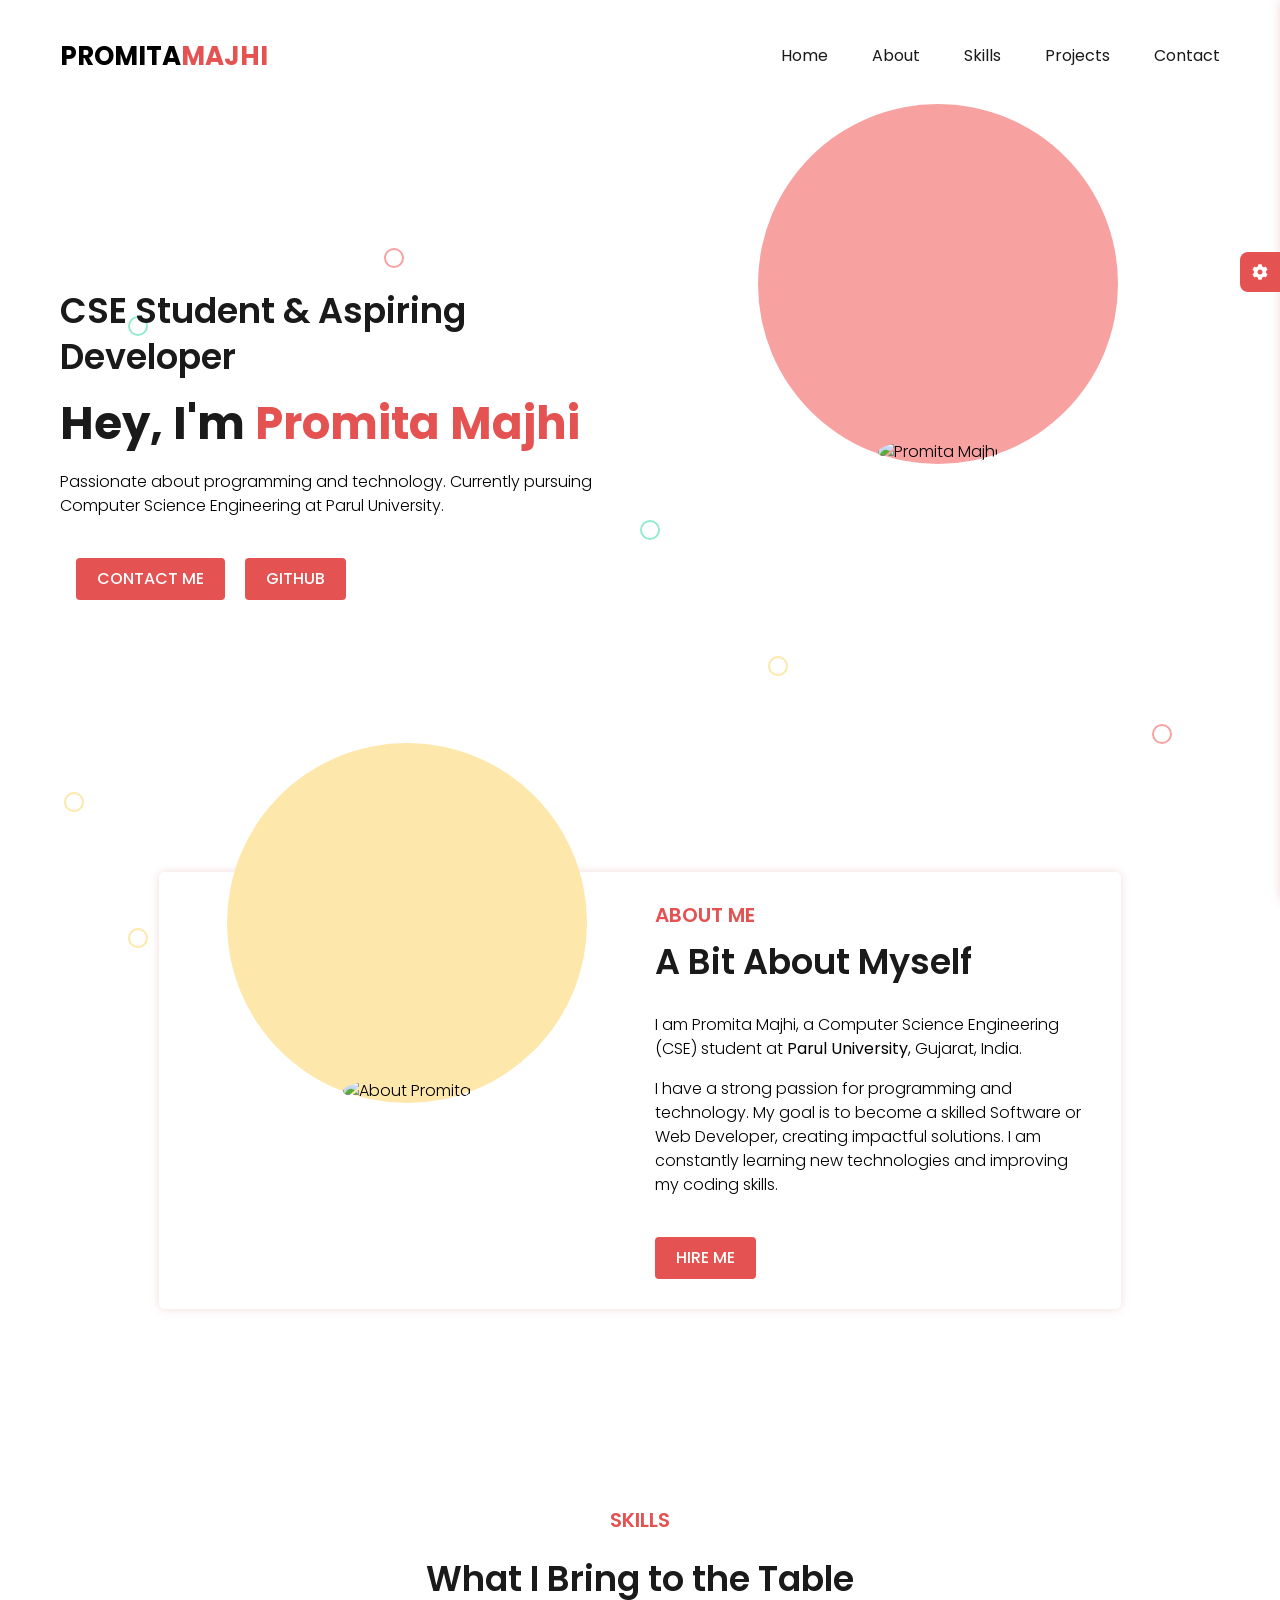
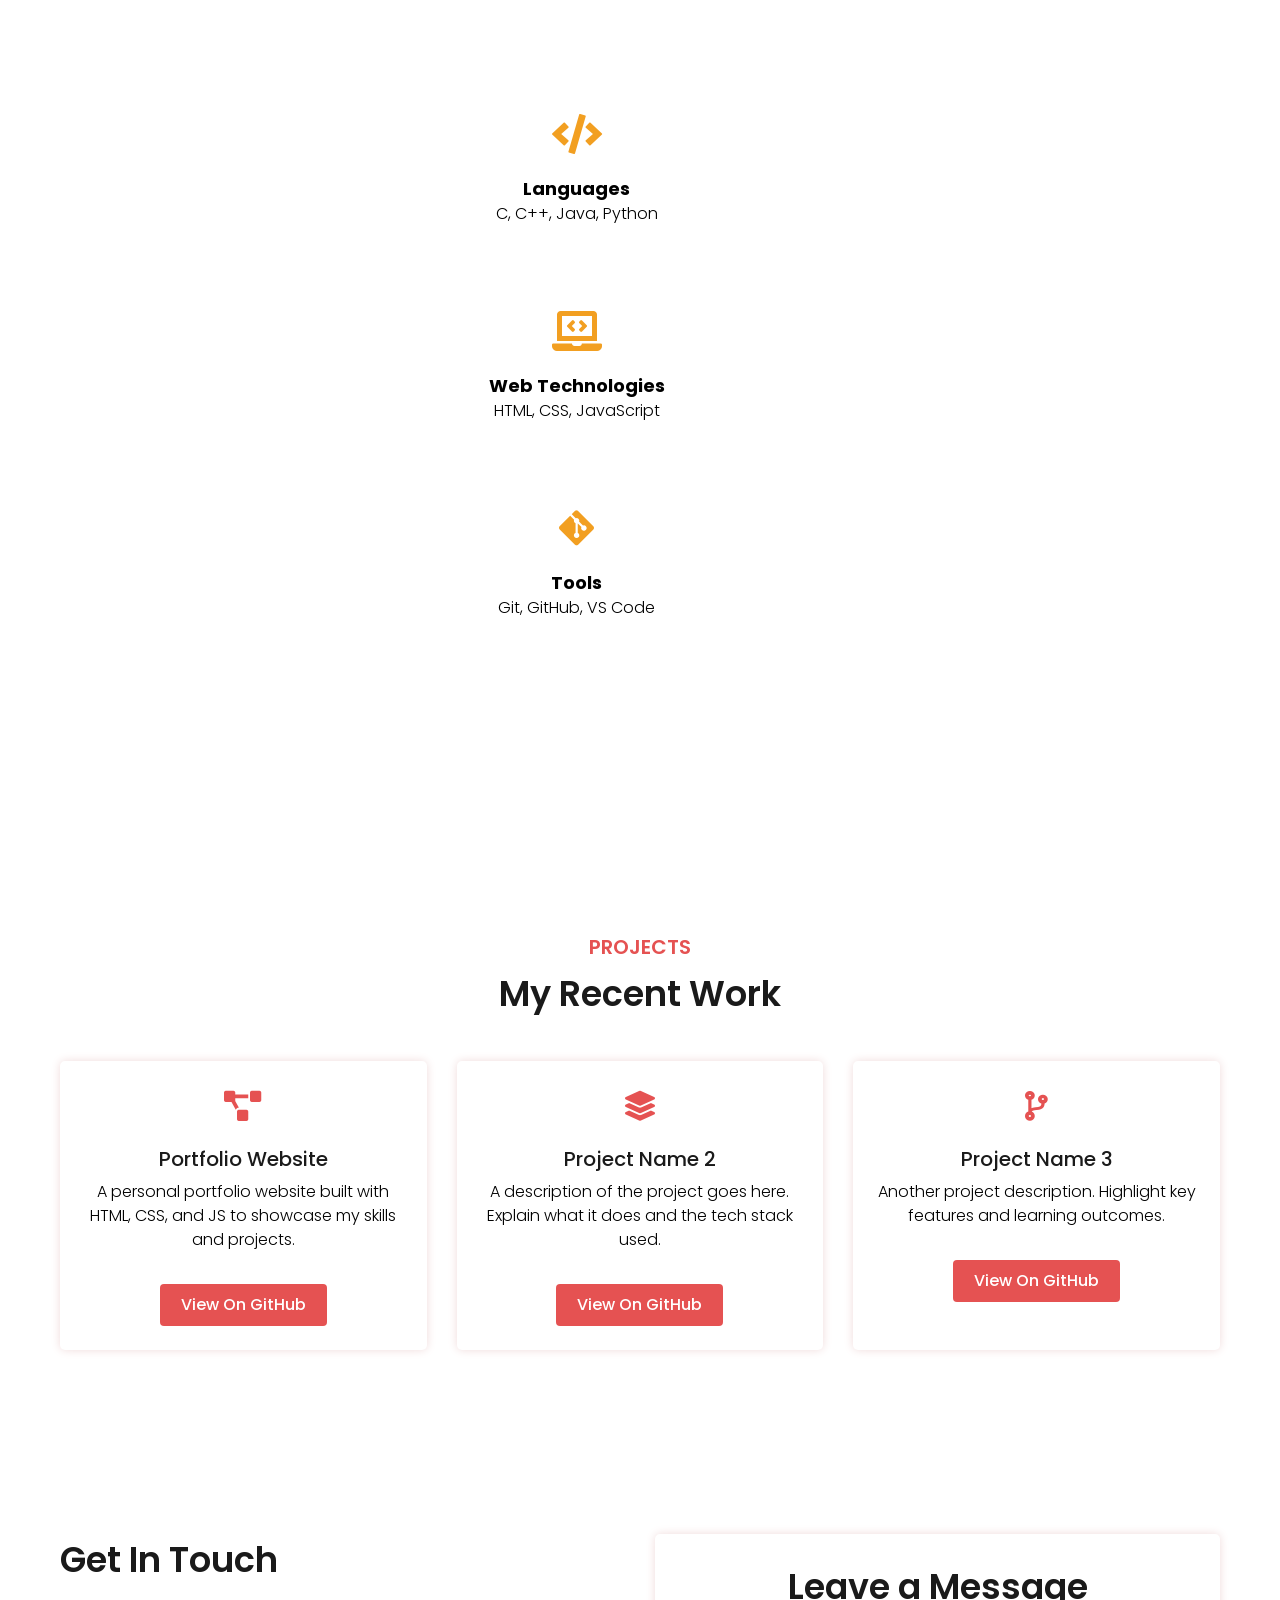
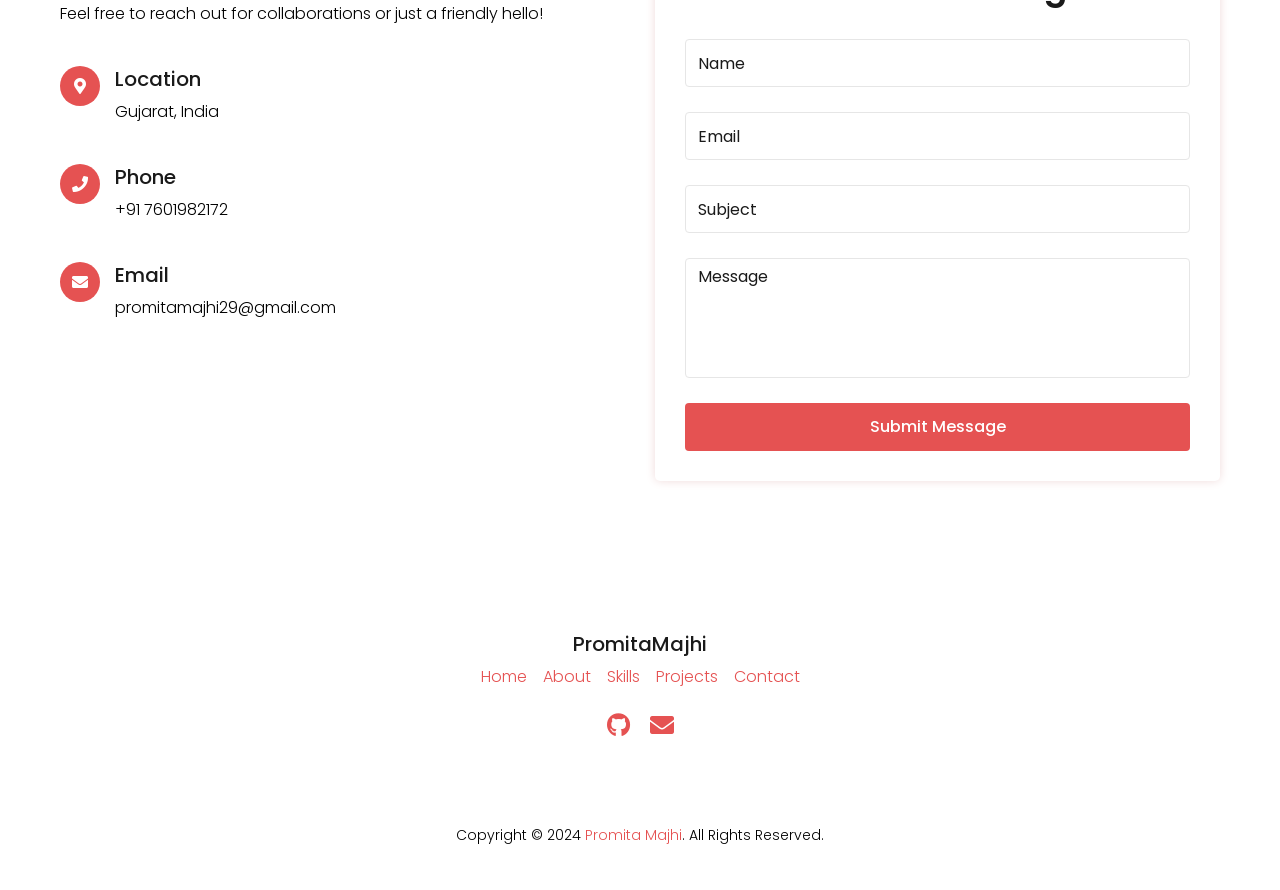
==== commit 09f283d6: "up" ====
--- a/index.html
+++ b/index.html
@@ -1,21 +1,21 @@
 <!DOCTYPE html>
 <html lang="en">
+
 <head>
-  <title> ShuvoDas</title>
+  <title>Promita Majhi - Portfolio</title>
   <meta charset="utf-8">
   <meta name="viewport" content="width=device-width, initial-scale=1.0">
   <link href="./img/LOGO Word/LOGO 1.png" rel="icon">
   <link rel="stylesheet" href="css/font-awesome.css">
-      <!--==================== UNICONS ====================-->
   <link rel="stylesheet" href="https://unicons.iconscout.com/release/v3.0.6/css/line.css">
-        <!--==================== CSS ====================-->
-        <link rel="stylesheet" href="./assets-card/css/styles.css">
+  <link rel="stylesheet" href="./assets-card/css/styles.css">
   <link rel="stylesheet" href="css/bootstrap.min.css">
   <link rel="stylesheet" href="./css/style.css">
   <link rel="stylesheet" href="./css/responsive.css">
   <link rel="stylesheet" class="js-color-style" href="./css/colors/color-1.css">
   <link rel="stylesheet" class="js-glass-style" href="./css/glass.css" disabled>
 </head>
+
 <body>
 
   <!-- page loader start -->
@@ -24,371 +24,337 @@
   </div>
   <!-- page loader end -->
 
-<!--main warpper start-->
-<div class="main-wrapper">
-
-  <!--   start-- -->
-  <header class="header">
-    <div class="container">
-      <div class="header-main d-flex justify-content-between align-items-center">
-       <div class="header-logo">
-        <a href="./index.html">Shuvo<span>Das</span></a>
-       </div>
-       <button type="button" class="header-hamburger-btn js-header-manu-toggler">
-        <span></span>
-       </button>
-       <div class="header-backdrop js-header-backdrop"></div>
-       <nav class="header-menu js-header-manu">
-        <button type="button" class="header-close-btn js-header-manu-toggler">
-          <i class="fas fa-times"></i>
-        </button>
-        <ul class="menu">
-          <li class="menu-item"><a href="./index.html">Home</a></li>
-          <li class="menu-item"><a href="#">About</a></li>
-          <li class="menu-item"><a href="#">Services</a></li>
-          <li class="menu-item"><a href="./project.html">Projects</a></li>
-          <li class="menu-item"><a href="#">Blogs</a></li>
-          <li class="menu-item"><a href="./contact.html">Contact</a></li>
-        </ul>
-       </nav>
-      </div>
+  <!--main warpper start-->
+  <div class="main-wrapper">
+
+    <!--   header start-- -->
+    <header class="header">
+      <div class="container">
+        <div class="header-main d-flex justify-content-between align-items-center">
+          <div class="header-logo">
+            <a href="#home">Promita<span>Majhi</span></a>
+          </div>
+          <button type="button" class="header-hamburger-btn js-header-manu-toggler">
+            <span></span>
+          </button>
+          <div class="header-backdrop js-header-backdrop"></div>
+          <nav class="header-menu js-header-manu">
+            <button type="button" class="header-close-btn js-header-manu-toggler">
+              <i class="fas fa-times"></i>
+            </button>
+            <ul class="menu">
+              <li class="menu-item"><a href="#home">Home</a></li>
+              <li class="menu-item"><a href="#about">About</a></li>
+              <li class="menu-item"><a href="#skills">Skills</a></li>
+              <li class="menu-item"><a href="#projects">Projects</a></li>
+              <li class="menu-item"><a href="#contact">Contact</a></li>
+            </ul>
+          </nav>
+        </div>
+      </div>
+    </header>
+    <!-- header end-- -->
+
+    <!-- home section start -->
+    <section id="home" class="banner-section d-flex align-items-center position-relative">
+      <!-- bubble animation start -->
+      <div class="bubble-animation">
+        <div class="bubble-animation-item"></div>
+        <div class="bubble-animation-item"></div>
+        <div class="bubble-animation-item"></div>
+        <div class="bubble-animation-item"></div>
+        <div class="bubble-animation-item"></div>
+        <div class="bubble-animation-item"></div>
+        <div class="bubble-animation-item"></div>
+        <div class="bubble-animation-item"></div>
+        <div class="bubble-animation-item"></div>
+        <div class="bubble-animation-item"></div>
+      </div>
+      <!-- bubble animation end -->
+      <div class="container">
+        <div class="row align-items-center">
+          <div class="col-md-6">
+            <div class="banner-text">
+              <h2 class="mb-3">CSE Student & Aspiring Developer</h2>
+              <h1 class="mb-3 text-capitalize">Hey, I'm <span style="color: var(--main-color);">Promita Majhi</span>
+              </h1>
+              <p class="mb-4">Passionate about programming and technology. Currently pursuing Computer Science
+                Engineering at Parul University.</p>
+              <a href="#contact" class="btn btn-theme m-3">CONTACT ME</a>
+              <a href="https://github.com/PromitaMajhi" target="_blank" class="btn btn-theme">GITHUB</a>
+            </div>
+          </div>
+          <div class="col-md-6 order-first order-md-last mb-5 mb-md-0">
+            <div class="banner-img">
+              <div class="circular-img">
+                <div class="circular-img-inner">
+                  <div class="circular-img-circle"></div>
+                  <img src="./img/promita_pic/promita picc.heic" alt="Promita Majhi"
+                    style="opacity: 1; border-radius: 50%; width: 100%; height: 100%; object-fit: cover;">
+                  <!-- Placeholder logic or keep existing image -->
+                </div>
+              </div>
+            </div>
+          </div>
+        </div>
+      </div>
+    </section>
+    <!-- home section end -->
+
+    <!-- about section start (repurposed BAI section) -->
+    <section id="about" class="bai-section section-padding">
+      <div class="container">
+        <div class="row justify-content-center">
+          <div class="col-xl-10">
+            <div class="box">
+              <div class="row align-items-center">
+                <div class="col-md-6 mb-4 m-md-0">
+                  <div class="circular-img">
+                    <div class="circular-img-inner">
+                      <div class="circular-img-circle"></div>
+                      <img src="./img/promita_pic/promita pic.heic" alt="About Promita"
+                        style="opacity: 1; border-radius: 50%; width: 100%; height: 100%; object-fit: cover;">
+                    </div>
+                  </div>
+                </div>
+                <div class="col-md-6">
+                  <div class="section-title m-0">
+                    <h2 class="title">ABOUT ME</h2>
+                    <p class="sub-title">A Bit About Myself</p>
+                  </div>
+                  <div class="mt-4">
+                    <p>I am Promita Majhi, a Computer Science Engineering (CSE) student at <strong>Parul
+                        University</strong>, Gujarat, India.</p>
+                    <p>I have a strong passion for programming and technology. My goal is to become a skilled Software
+                      or Web Developer, creating impactful solutions. I am constantly learning new technologies and
+                      improving my coding skills.</p>
+                  </div>
+                  <a href="#contact" class="btn btn-theme mt-4">HIRE ME</a>
+                </div>
+              </div>
+            </div>
+          </div>
+        </div>
+    </section>
+    <!-- about section end -->
+
+    <!-- Skills section start (repurposed services) -->
+    <section id="skills" class="services py-5">
+      <div class="container">
+        <div class="row justify-content-center">
+          <div class="col-xl-10">
+            <div class="section-title text-center">
+              <h2 class="title">SKILLS</h2>
+              <p class="sub-title">What I Bring to the Table</p>
+            </div>
+            <div class="services">
+              <!-- Using the same classes for styling -->
+              <div class="row justify-content-center">
+
+                <div class="cards">
+                  <div class="content">
+                    <div class="icon"><i class="fas fa-code"></i></div>
+                    <div class="title">Languages</div>
+                    <p>C, C++, Java, Python</p>
+                  </div>
+                </div>
+
+                <div class="cards">
+                  <div class="content">
+                    <div class="icon"><i class="fas fa-laptop-code"></i></div>
+                    <div class="title">Web Technologies</div>
+                    <p>HTML, CSS, JavaScript</p>
+                  </div>
+                </div>
+
+                <div class="cards">
+                  <div class="content">
+                    <div class="icon"><i class="fab fa-git-alt"></i></div>
+                    <div class="title">Tools</div>
+                    <p>Git, GitHub, VS Code</p>
+                  </div>
+                </div>
+
+              </div>
+            </div>
+          </div>
+        </div>
+      </div>
+    </section>
+    <!-- Skills section end -->
+
+    <!-- Projects section start -->
+    <section id="projects" class="testimonials-section section-padding position-relative">
+      <!-- Using testimonials wrapper for background consistency but custom inner content -->
+      <div class="container">
+        <div class="row justify-content-center">
+          <div class="col-md-8">
+            <div class="section-title text-center">
+              <h2 class="title">PROJECTS</h2>
+              <p class="sub-title">My Recent Work</p>
+            </div>
+          </div>
+        </div>
+
+        <div class="row">
+          <!-- Project 1 -->
+          <div class="col-md-4 mb-4">
+            <div class="box h-100 text-center p-4">
+              <div class="icon-box mb-3" style="font-size: 30px; color: var(--main-color);"><i
+                  class="fas fa-project-diagram"></i></div>
+              <h3>Portfolio Website</h3>
+              <p>A personal portfolio website built with HTML, CSS, and JS to showcase my skills and projects.</p>
+              <a href="https://github.com/PromitaMajhi" target="_blank" class="btn btn-theme mt-3">View on GitHub</a>
+            </div>
+          </div>
+
+          <!-- Project 2 -->
+          <div class="col-md-4 mb-4">
+            <div class="box h-100 text-center p-4">
+              <div class="icon-box mb-3" style="font-size: 30px; color: var(--main-color);"><i
+                  class="fas fa-layer-group"></i></div>
+              <h3>Project Name 2</h3>
+              <p>A description of the project goes here. Explain what it does and the tech stack used.</p>
+              <a href="https://github.com/PromitaMajhi" target="_blank" class="btn btn-theme mt-3">View on GitHub</a>
+            </div>
+          </div>
+
+          <!-- Project 3 -->
+          <div class="col-md-4 mb-4">
+            <div class="box h-100 text-center p-4">
+              <div class="icon-box mb-3" style="font-size: 30px; color: var(--main-color);"><i
+                  class="fas fa-code-branch"></i></div>
+              <h3>Project Name 3</h3>
+              <p>Another project description. Highlight key features and learning outcomes.</p>
+              <a href="https://github.com/PromitaMajhi" target="_blank" class="btn btn-theme mt-3">View on GitHub</a>
+            </div>
+          </div>
+        </div>
+      </div>
+    </section>
+    <!-- Projects section end -->
+
+    <!-- contact section start -->
+    <section id="contact" class="contact-section section-padding">
+      <div class="container">
+        <div class="row">
+          <div class="col-md-6">
+            <div class="section-title">
+              <p class="sub-title">Get In Touch</p>
+              <p>Feel free to reach out for collaborations or just a friendly hello!</p>
+            </div>
+            <div class="contact-items">
+              <div class="contact-item">
+                <div class="icon-box"><i class="fas fa-map-marker-alt"></i></div>
+                <h3>Location</h3>
+                <p>Gujarat, India</p>
+              </div>
+              <div class="contact-item">
+                <div class="icon-box"><i class="fas fa-phone"></i></div>
+                <h3>Phone</h3>
+                <p>+91 7601982172</p>
+              </div>
+              <div class="contact-item">
+                <div class="icon-box"><i class="fas fa-envelope"></i></div>
+                <h3>Email</h3>
+                <p>promitamajhi29@gmail.com</p>
+              </div>
+            </div>
+          </div>
+          <div class="col-md-6">
+            <div class="contact-form box">
+              <h2 class="form-title text-center">Leave a Message</h2>
+              <form action="">
+                <div class="form-group">
+                  <input type="text" class="form-control" placeholder="Name">
+                </div>
+                <div class="form-group">
+                  <input type="email" class="form-control" placeholder="Email">
+                </div>
+                <div class="form-group">
+                  <input type="text" class="form-control" placeholder="Subject">
+                </div>
+                <div class="form-group">
+                  <textarea class="form-control" placeholder="Message"></textarea>
+                </div>
+                <button type="submit" class="btn btn-block btn-theme btn-form">Submit Message</button>
+              </form>
+            </div>
+          </div>
+        </div>
+      </div>
+    </section>
+    <!-- contact section end -->
+
+    <!-- footer start -->
+    <footer class="footer">
+      <div class="footer-top">
+        <div class="container">
+          <div class="row justify-content-center text-center">
+            <div class="col-md-12">
+              <h3 class="footer-logo">Promita<span>Majhi</span></h3>
+              <ul class="d-flex justify-content-center gap-3">
+                <li><a href="#home">Home</a></li>
+                <li><a href="#about">About</a></li>
+                <li><a href="#skills">Skills</a></li>
+                <li><a href="#projects">Projects</a></li>
+                <li><a href="#contact">Contact</a></li>
+              </ul>
+              <div class="mt-4">
+                <a href="https://github.com/PromitaMajhi" target="_blank" class="mx-2"><i
+                    class="fab fa-github social-icon" style="font-size: 24px;"></i></a>
+                <a href="mailto:promitamajhi29@gmail.com" class="mx-2"><i class="fas fa-envelope social-icon"
+                    style="font-size: 24px;"></i></a>
+              </div>
+            </div>
+          </div>
+        </div>
+      </div>
+      <div class="footer-bottom">
+        <div class="container">
+          <p class="m-0 py-4 text-center">Copyright &copy; 2024 <a href="#">Promita Majhi</a>. All Rights Reserved.</p>
+        </div>
+      </div>
+    </footer>
+    <!-- footer end -->
+
+  </div>
+  <!--main warpper end-->
+
+  <!-- style switcher start -->
+  <div class="style-switcher js-style-switcher">
+    <div class="style-switcher-toggler js-style-switcher-toggler">
+      <i class="fas fa-cog"></i>
     </div>
-  </header>
-  <!-- header end-- -->
-
-  <!-- banner section start -->
-  <section class="banner-section d-flex align-items-center position-relative">
-    <!-- bubble animation start -->
-    <div class="bubble-animation">
-      <div class="bubble-animation-item"></div>
-      <div class="bubble-animation-item"></div>
-      <div class="bubble-animation-item"></div>
-      <div class="bubble-animation-item"></div>
-      <div class="bubble-animation-item"></div>
-      <div class="bubble-animation-item"></div>
-      <div class="bubble-animation-item"></div>
-      <div class="bubble-animation-item"></div>
-      <div class="bubble-animation-item"></div>
-      <div class="bubble-animation-item"></div>
+    <h3>Style Switcher</h3>
+    <div class="style-switcher-item">
+      <p class="mb-2">Theme Colors</p>
+      <!-- theme colors  -->
+      <div class="theme-colors js-theme-colors">
+        <button type="button" data-js-theme-color="color-1" class="js-theme-color-item color-1"></button>
+        <button type="button" data-js-theme-color="color-2" class="js-theme-color-item color-2"></button>
+        <button type="button" data-js-theme-color="color-3" class="js-theme-color-item color-3"></button>
+        <button type="button" data-js-theme-color="color-4" class="js-theme-color-item color-4"></button>
+        <button type="button" data-js-theme-color="color-5" class="js-theme-color-item color-5"></button>
+      </div>
     </div>
-    <!-- bubble animation end -->
-    <div class="container">
-      <div class="row align-items-center">
-        <div class="col-md-6">
-          <div class="banner-text">
-            <h2 class="mb-3">Expert Front-End Web Developer</h2>
-            <h1 class="mb-3 text-capitalize">Hey, I'm
-             <span style="color: rgb(242, 7, 35);">Shuvo Das</span> </h1>
-            <p class="mb-4">If you are looking for a website that takes your business to the next level, then you have come to the right place.</p>
-            <a href="https://api.whatsapp.com/send/?phone=%2B8801765245872&text&type=phone_number&app_absent=0" class="btn btn-theme m-3">CONTACT ME</a>
-            <a href="./img/CV/Professional Resume of Shuvo Das.pdf" class="btn btn-theme">VIEW CV</a>
-          </div>
-        </div>
-        <div class="col-md-6 order-first order-md-last mb-5 mb-md-0">
-          <div class="banner-img">
-            <div class="circular-img">
-              <div class="circular-img-inner">
-                <div class="circular-img-circle"></div>
-                <img src="./img/Shuvo-BR.png" alt="banner img">
-              </div>
-            </div>
-          </div>
-        </div>
+    <div class="style-switcher-item">
+      <div class="form-check form-switch">
+        <input class="form-check-input js-dark-mode" type="checkbox" role="switch" id="dark-mode">
+        <label class="form-check-label" for="dark-mode">Dark Mode</label>
       </div>
     </div>
-  </section>
-  <!-- banner section end -->
-
-  <!-- fun facts section start -->
-  <section class="fun-facts-section">
-    <div class="container">
-      <div class="box py-2">
-        <div class="row text-center">
-          <div class="col-md-6 col-lg-3">
-            <div class="fun-facts-item">
-              <h2 class="style-1">350+</h2>
-              <p>PROJECTS</p>
-            </div>
-          </div>
-          <div class="col-md-6 col-lg-3">
-            <div class="fun-facts-item">
-              <h2 class="style-2">21+</h2>
-              <p>AWARDS</p>
-            </div>
-          </div>
-          <div class="col-md-6 col-lg-3">
-            <div class="fun-facts-item">
-              <h2 class="style-3">80+</h2>
-              <p>CLIENTS</p>
-            </div>
-          </div>
-          <div class="col-md-6 col-lg-3">
-            <div class="fun-facts-item">
-              <h2 class="style-4">7+</h2>
-              <p>YEARS EXPERIENCE</p>
-            </div>
-          </div>
-        </div>
-      </div>
-    </div>
-  </section>
-  <!-- fun facts section end -->
-
-<!-- Services section start -->
-<div class="container">
-  <div class="row justify-content-center">
-    <div class="col-xl-10">
-      <div class="section-title text-center">
-        <h2 class="title">SERVICE</h2>
-        <p class="sub-title">What I Do For My Customer?</p>
-      </div>
-      <section class="services">
-        <div class="cards">
-          <div class="content">
-            <div class="icon"><i class="fa fa-code"></i></div>
-            <div class="title">Web Development</div>
-            <p>In web development, I create customized and user-friendly websites tailored to my customers' specific needs, ensuring a seamless online experience with responsive designs and optimized performance.</p>
-          </div>
-        </div>
-        <!-- Remove the comment tags if you want to display this section -->
-        <!--<div class="cards">
-          <div class="content">
-            <div class="icon"><i class="fa fa-mobile"></i></div>
-            <div class="title">App Development</div>
-            <p>Lorem ipsum dolor sit amet consectetur adipisicing elit. Rerum, reprehenderit.</p>
-          </div>
-        </div>-->
-        <div class="cards">
-          <div class "content">
-            <div class="icon"><i class="fa fa-paint-brush"></i></div>
-            <div class="title">Web Design</div>
-            <p>In web design, I craft visually appealing and user-centric websites, focusing on layout, typography, and graphics to create a compelling digital presence for my clients and their target audience.<p>
-          </div>
-        </div>
-        <div class="cards">
-          <div class="content">
-            <div class="icon"><i class="fa fa-laptop"></i></div>
-            <div class="title">Responsive Design</div>
-            <p>In responsive design, I ensure websites adapt and function seamlessly on various devices and screen sizes, providing an optimal user experience. This involves flexible layouts, media queries, and fluid content, so my clients' websites look and perform well on smartphones, tablets, and desktops.</p>
-          </div>
-        </div>
-      </section>
+    <div class="style-switcher-item">
+      <div class="form-check form-switch">
+        <input class="form-check-input js-glass-effect" type="checkbox" role="switch" id="glass-effect">
+        <label class="form-check-label" for="glass-effect">Glass Effect</label>
+      </div>
     </div>
   </div>
-</div>
-
-  <!-- Services section end -->
-
-  <!-- testimonials section start -->
-  <section class="testimonials-section section-padding position-relative">
-    <div class="decoration-circles d-none d-lg-block">
-      <div class="decoration-circles-item"></div>
-      <div class="decoration-circles-item"></div>
-      <div class="decoration-circles-item"></div>
-      <div class="decoration-circles-item"></div>
-    </div>
-    <div class="decoration-imgs">
-      <img src="./img/testimonial/1.png" alt="decoration img" class="decoration-imgs-item">
-      <img src="./img/testimonial/2.png" alt="decoration img" class="decoration-imgs-item">
-      <img src="./img/testimonial/3.png" alt="decoration img" class="decoration-imgs-item">
-    </div>
-    <div class="continer">
-      <div class="row justify-content-center">
-        <div class="col-md-8">
-          <div class="section-title text-center">
-            <h2 class="title">TESTIMONIAL</h2>
-              <p class="sub-title">Amazing Client Review</p>
-          </div>
-        </div>
-      </div>
-      <div class="row justify-content-center">
-        <div class="col-md-8 col-lg-6">
-          <div class="img-box rounded-circle position-relative">
-            <img src="./img/testimonial/1.png" class="w-100 js-testimonial-img rounded-circle" alt="testimonial img">
-          </div>
-            <div id="carouselOne" class="carousel slide text-center" data-bs-ride="carousel">
-            <div class="carousel-inner mb-4">
-              <div class="carousel-item active" data-js-testimonial-img="img/testimonial/1.png">
-                <div class="testimonials-item">
-                  <p class="text-1">Lorem ipsum, dolor sit amet consectetur adipisicing elit. Cumque laudantium culpa fuga minima omnis nisi cupiditate eos aliquam repellendus! A?</p>
-                  <h3>Durjay Das</h3>
-                  <p class="text-2">Web developer</p>
-                </div>
-              </div>
-              <div class="carousel-item" data-js-testimonial-img="img/testimonial/2.png">
-                <div class="testimonials-item">
-                  <p class="text-1">Lorem ipsum, dolor sit amet consectetur adipisicing elit. Cumque laudantium culpa fuga minima omnis nisi cupiditate eos aliquam repellendus! A?</p>
-                  <h3>Mr. Das</h3>
-                  <p class="text-2">Web developer</p>
-                </div>
-              </div>
-              <div class="carousel-item" data-js-testimonial-img="img/testimonial/3.png">
-                <div class="testimonials-item">
-                  <p class="text-1">Lorem ipsum, dolor sit amet consectetur adipisicing elit. Cumque laudantium culpa fuga minima omnis nisi cupiditate eos aliquam repellendus! A?</p>
-                  <h3>Ms. Das</h3>
-                  <p class="text-2">Web developer</p>
-                </div>
-              </div>
-            </div>
-            <button class="carousel-control-prev" type="button" data-bs-target="#carouselOne" data-bs-slide="prev">
-              <i class="fas fa-arrow-left"></i>
-              <span class="visually-hidden">Previous</span>
-            </button>
-            <button class="carousel-control-next" type="button" data-bs-target="#carouselOne" data-bs-slide="next">
-              <i class="fas fa-arrow-right"></i>
-              <span class="visually-hidden">Next</span>
-            </button>
-            </div>
-        </div>
-      </div>
-    </div>
-  </section>
-  <!-- testimonials section end -->
-
-
-  <!-- become a intructor section start -->
-  <section class="bai-section section-padding">
-    <div class="container">
-      <div class="row justify-content-center">
-        <div class="col-xl-10">
-          <div class="box">
-            <div class="row align-items-center">
-              <div class="col-md-6 mb-4 m-md-0">
-                <div class="circular-img">
-                  <div class="circular-img-inner">
-                    <div class="circular-img-circle"></div>
-                      <img src="./img/Logo Shuvo BR.png" alt="bai img">
-                  </div>
-                </div>
-             </div>
-             <div class="col-md-6">
-              <div class="section-title m-0">
-                <h2 class="title">ABOUT ME</h2>
-                <p class="sub-title">Let Me Introduce Myself.</p>
-              </div>
-              <div>
-                <p>I am is a talented and experienced web Designer and Developer from Bangladesh. I specialize in creating stunning websites using WordPress and Shopify. Starting my freelance career in 2020.I have worked with clients from a wide range of industries and have helped them achieve their online goals. I love working closely with clients to understand their specific needs and bring their vision to life. I am is dedicated to delivering high-quality work and making sure that every client is completely satisfied with the end result.</p>
-              </div>
-              <a href="https://api.whatsapp.com/send/?phone=%2B8801765245872&text&type=phone_number&app_absent=0" class="btn btn-theme">HIRE ME</a>
-             </div>
-          </div>
-        </div>
-      </div>
-    </div>
-  </section>
-  <!-- become a intructor section start -->
-
-
-
-
-
-
-
-  <!-- footer start -->
-  <footer>
-    <div class="footer">
-      <div class="footer-top">
-      <div class="container">
-        <div class="row">
-          <div class="col-sm-6 col-lg-3">
-            <div class="footer-item">
-              <h3 class="footer-logo"><span>LMS</span>POINT</h3>
-              <ul>
-                <li><a href="#">about</a></li>
-                <li><a href="#">what we offer</a></li>
-                <li><a href="#">careers</a></li>
-                <li><a href="#">cartificates</a></li>
-                <li><a href="#">blog</a></li>
-              </ul>
-            </div>
-          </div>
-          <div class="col-sm-6 col-lg-3">
-            <div class="footer-item">
-              <h3>learning</h3>
-              <ul>
-                <li><a href="#">get the app</a></li>
-                <li><a href="#">testimonials</a></li>
-                <li><a href="#">pricing</a></li>
-                <li><a href="#">faq</a></li>
-              </ul>
-            </div>
-          </div>
-          <div class="col-sm-6 col-lg-3">
-            <div class="footer-item">
-              <h3>more</h3>
-              <ul>
-                <li><a href="#">affiliates</a></li>
-                <li><a href="#">become a course creater</a></li>
-                <li><a href="#">traing webinars</a></li>
-                <li><a href="#">free personality test</a></li>
-                <li><a href="#">help and support</a></li>
-              </ul>
-            </div>
-          </div>
-          <div class="col-sm-6 col-lg-3">
-            <div class="footer-item">
-              <h3>get in touch</h3>
-              <ul>
-                <li><a href="https://www.facebook.com/shuvo.das.74886"><i class="fab fa-facebook social-icon"></i> facebook</a></li>
-                <li><a href="https://engrshuvodas.github.io/SHUVO-_portfolio/"><i class="fab fa-twitter social-icon"></i> twitter</a></li>
-                <li><a href="https://engrshuvodas.github.io/SHUVO-_portfolio/"><i class="fab fa-instagram social-icon"></i> instagram</a></li>
-                <li><a href="https://www.youtube.com/channel/UCEJ0R871tF2PLT27q9azYWg"><i class="fab fa-youtube social-icon"></i> youtube</a></li>
-                <li><a href="https://www.linkedin.com/in/engr-shuvo-das-a28085260/"><i class="fab fa-linkedin social-icon"></i> linkedin</a></li>
-              </ul>
-            </div>
-          </div>
-        </div>
-      </div>
-    </div>
-    <div class="footer-bottom">
-      <div class="container">
-        <p class="m-0 py-4 text-center">copyright &copy;2023 <a href="https://engrshuvodas.github.io/SHUVO-_portfolio/">Engr. Shuvo Das</a></p>
-      </div>
-    </div>
-  </footer>
-  <!-- footer end -->
-
-
-
-</div>
-<!--main warpper end-->
-
-<!-- style switcher start -->
-<div class="style-switcher js-style-switcher">
-  <div class="style-switcher-toggler js-style-switcher-toggler">
-    <i class="fas fa-cog"></i>
-  </div>
-  <h3>Style Switcher</h3>
-  <div class="style-switcher-item">
-    <p class="mb-2">Theme Colors</p>
-    <!-- theme colors  -->
-    <div class="theme-colors js-theme-colors">
-      <button type="button" data-js-theme-color="color-1" class="js-theme-color-item color-1"></button>
-      <button type="button" data-js-theme-color="color-2" class="js-theme-color-item color-2"></button>
-      <button type="button" data-js-theme-color="color-3" class="js-theme-color-item color-3"></button>
-      <button type="button" data-js-theme-color="color-4" class="js-theme-color-item color-4"></button>
-      <button type="button" data-js-theme-color="color-5" class="js-theme-color-item color-5"></button>
-    </div>
-  </div>
-  <div class="style-switcher-item">
-    <div class="form-check form-switch">
-      <input class="form-check-input js-dark-mode" type="checkbox" role="switch" id="dark-mode">
-      <label class="form-check-label" for="dark-mode">Dark Mode</label>
-    </div>
-  </div>
-  <div class="style-switcher-item">
-    <div class="form-check form-switch">
-      <input class="form-check-input js-glass-effect" type="checkbox" role="switch" id="glass-effect">
-      <label class="form-check-label" for="glass-effect">Glass Effect</label>
-    </div>
-  </div>
-</div>
-<!-- style switcher end -->
-
-
-
-<script src="js/bootstrap.bundle.min.js"></script>  
-<script src="js/main.js"></script>
+  <!-- style switcher end -->
+
+  <script src="js/bootstrap.bundle.min.js"></script>
+  <script src="js/main.js"></script>
 </body>
-</html>
-
+
+</html>
--- a/css/style.css
+++ b/css/style.css
@@ -1252,3 +1252,5 @@
 
 
 
+
+html { scroll-behavior: smooth; }
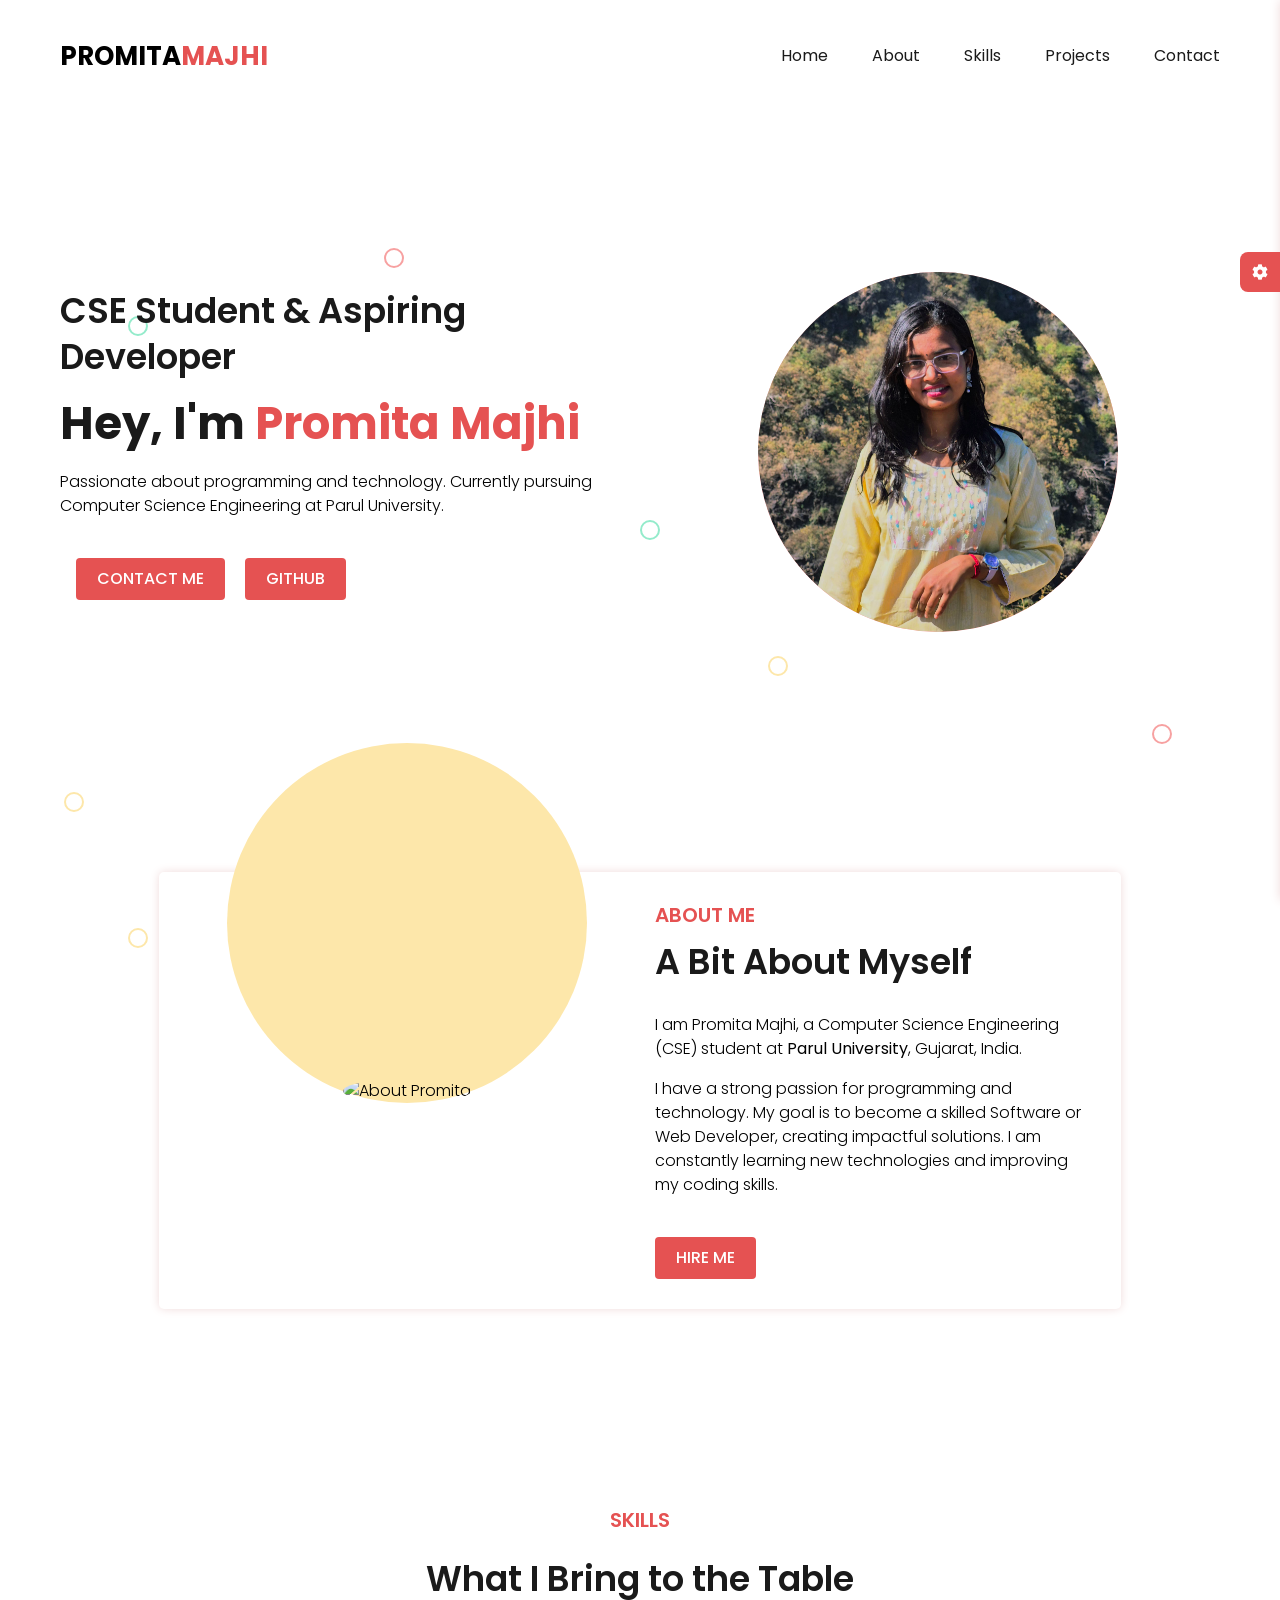
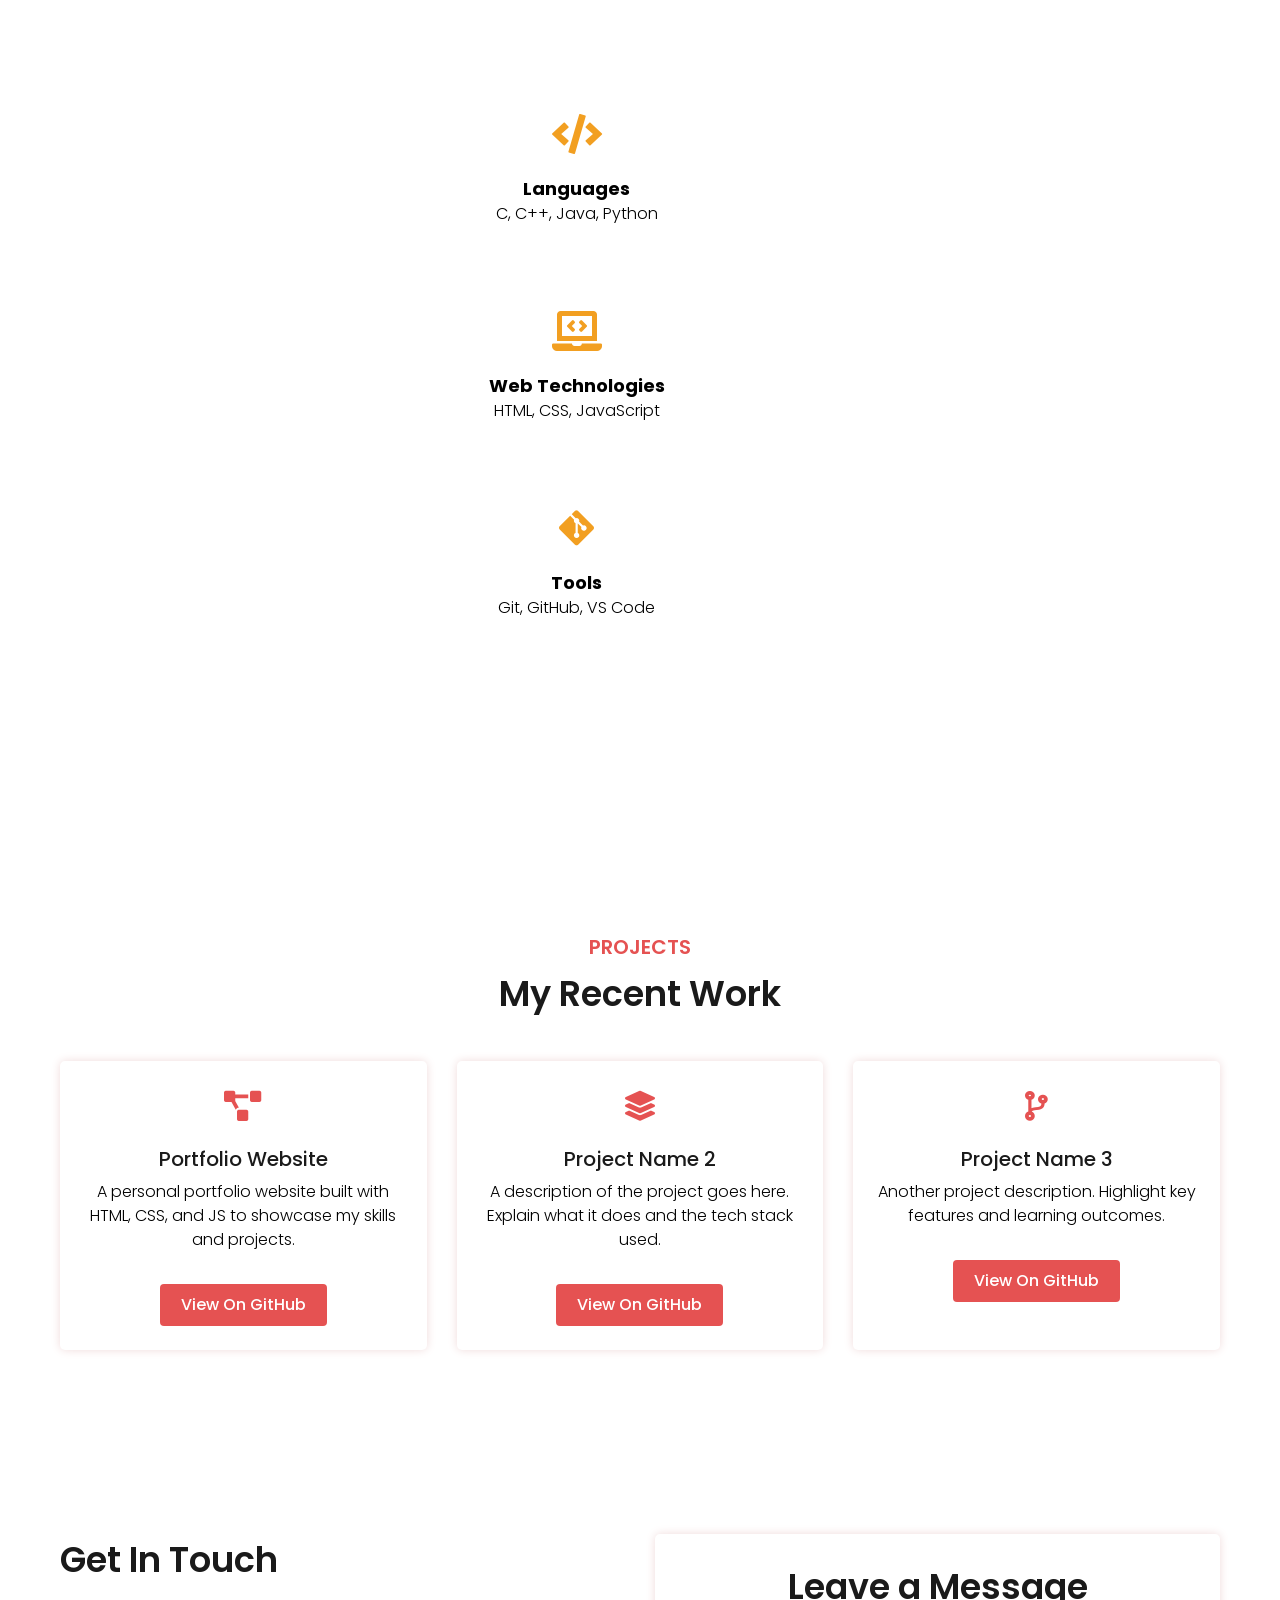
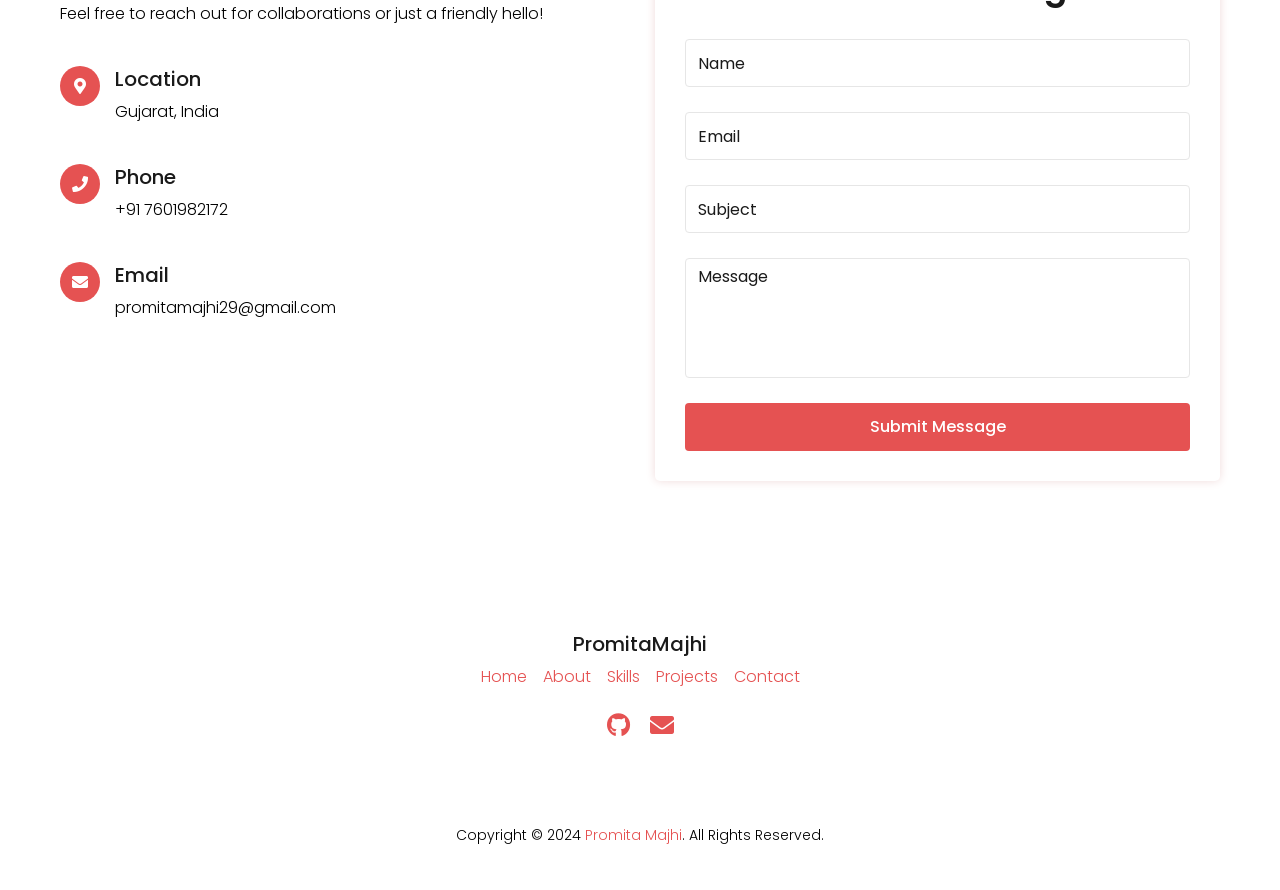
==== commit 686d7c72: "pic replaec" ====
--- a/index.html
+++ b/index.html
@@ -89,7 +89,7 @@
               <div class="circular-img">
                 <div class="circular-img-inner">
                   <div class="circular-img-circle"></div>
-                  <img src="./img/promita_pic/promita picc.heic" alt="Promita Majhi"
+                  <img src="./img/promita_pic/promita_1.jpg" alt="Promita Majhi"
                     style="opacity: 1; border-radius: 50%; width: 100%; height: 100%; object-fit: cover;">
                   <!-- Placeholder logic or keep existing image -->
                 </div>
@@ -112,7 +112,7 @@
                   <div class="circular-img">
                     <div class="circular-img-inner">
                       <div class="circular-img-circle"></div>
-                      <img src="./img/promita_pic/promita pic.heic" alt="About Promita"
+                      <img src="./img/promita_pic/promoita_2.jpg" alt="About Promita"
                         style="opacity: 1; border-radius: 50%; width: 100%; height: 100%; object-fit: cover;">
                     </div>
                   </div>
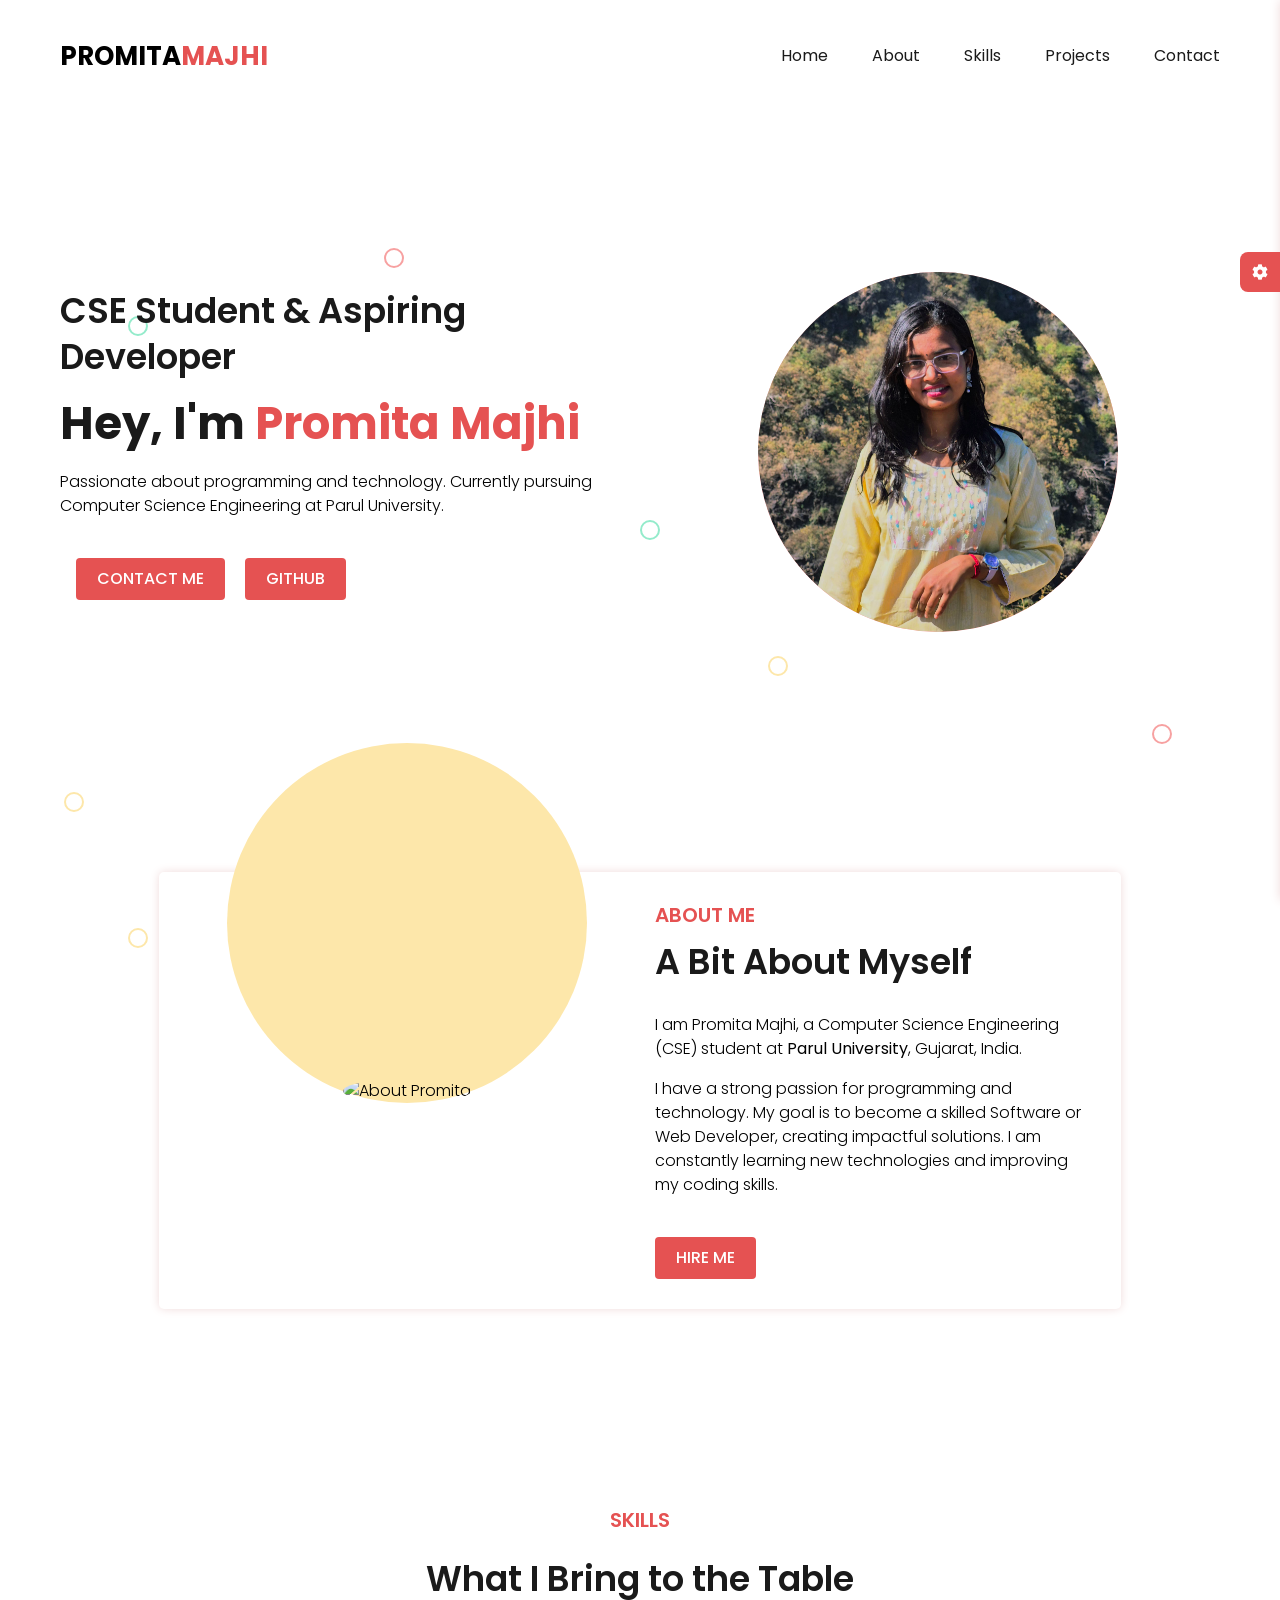
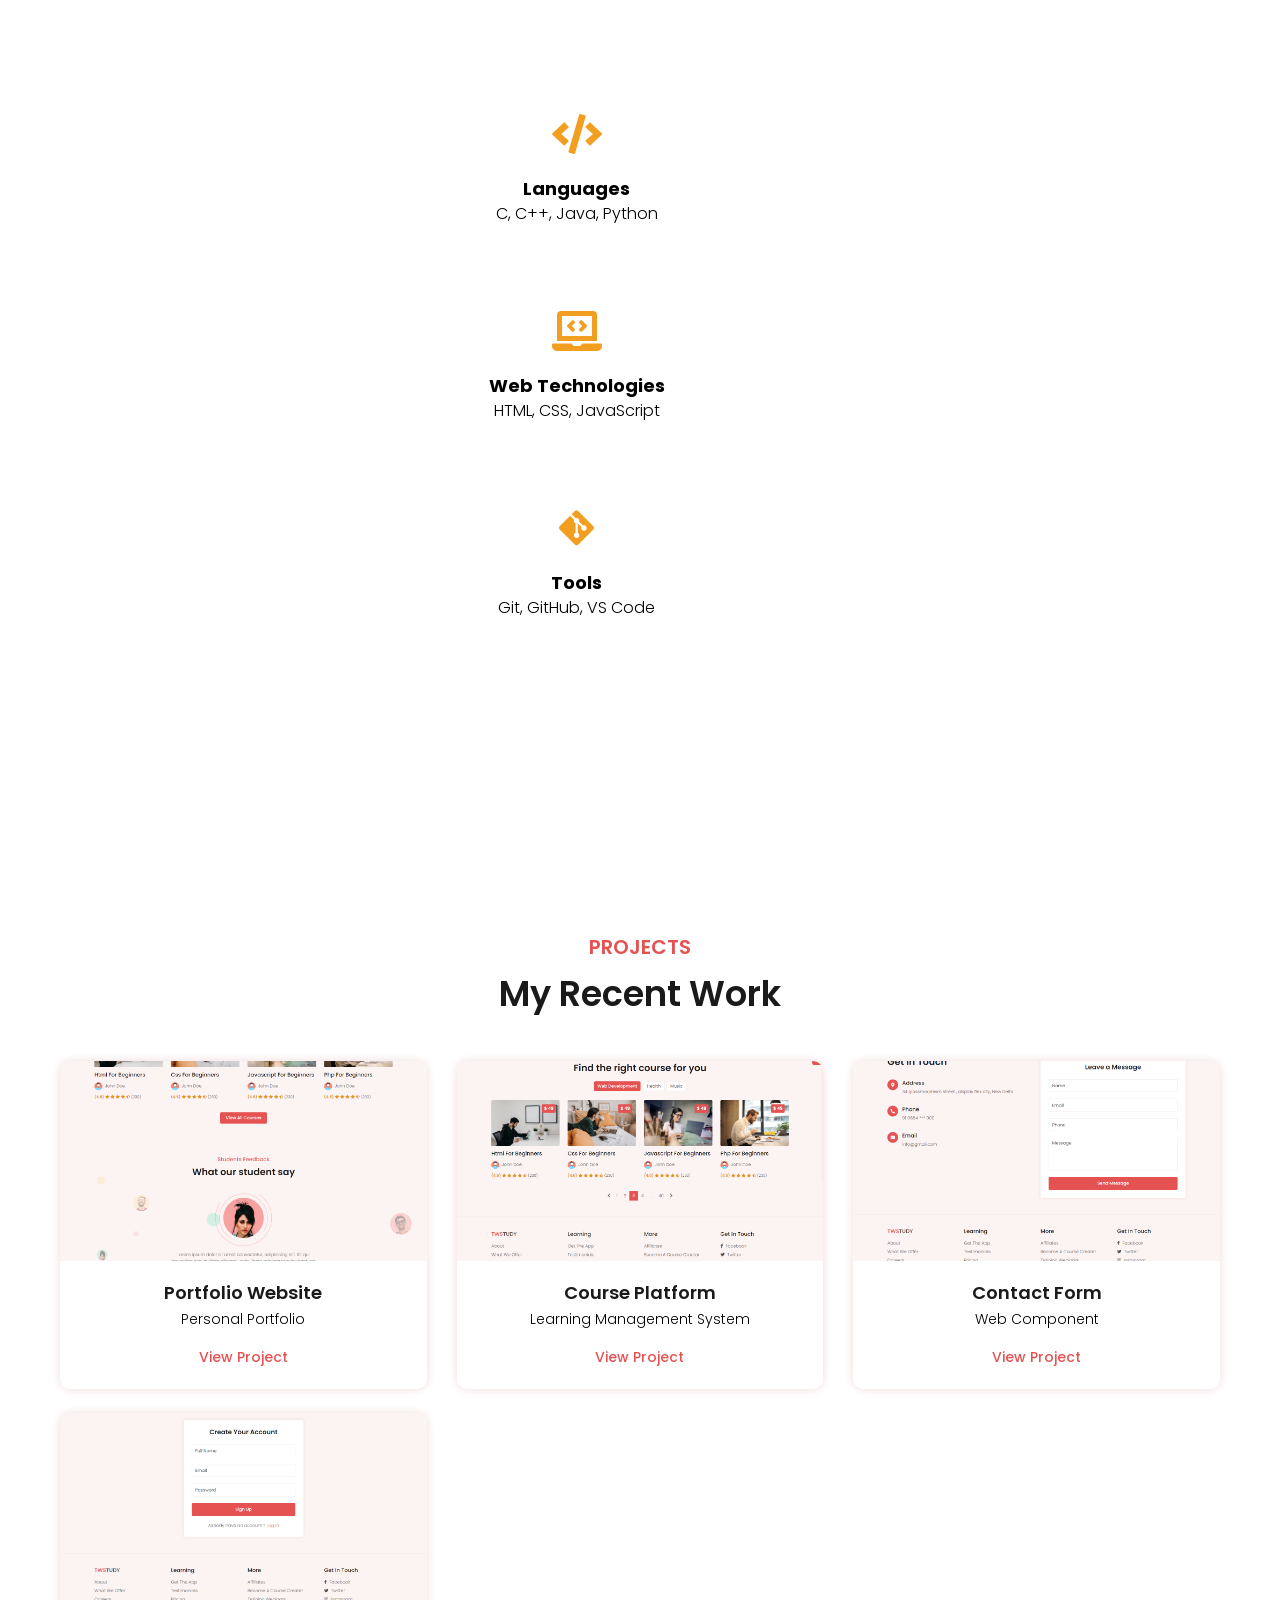
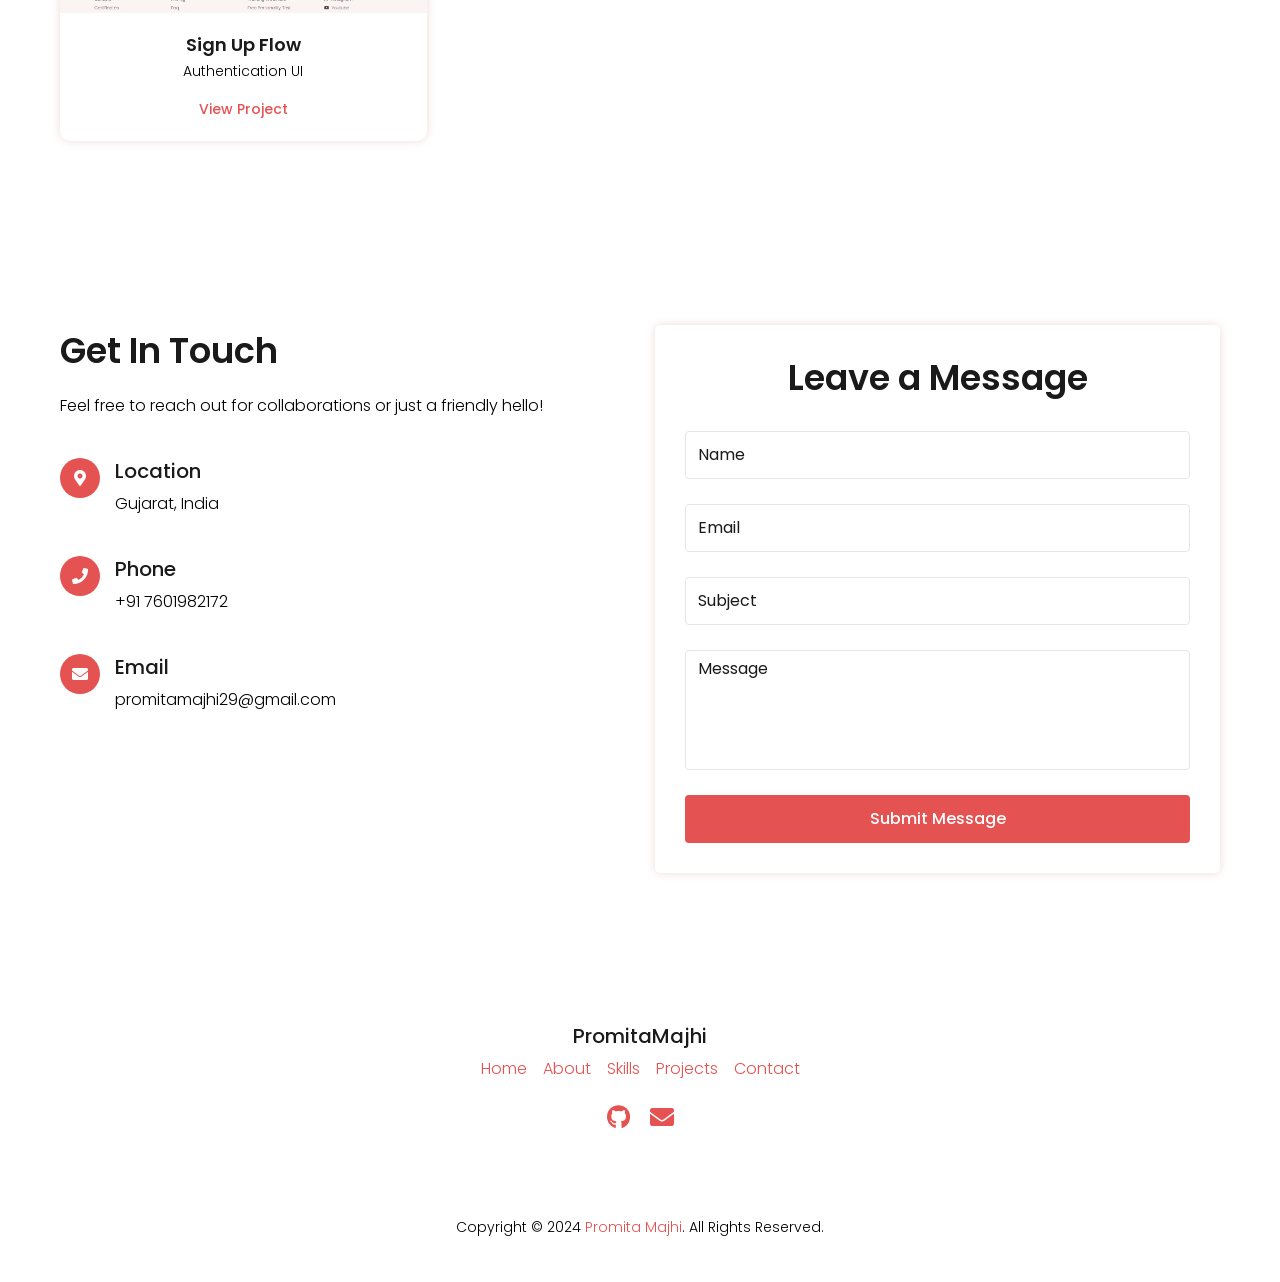
==== commit d1f7c5a4: "portfulio section" ====
--- a/index.html
+++ b/index.html
@@ -199,36 +199,60 @@
         <div class="row">
           <!-- Project 1 -->
           <div class="col-md-4 mb-4">
-            <div class="box h-100 text-center p-4">
-              <div class="icon-box mb-3" style="font-size: 30px; color: var(--main-color);"><i
-                  class="fas fa-project-diagram"></i></div>
-              <h3>Portfolio Website</h3>
-              <p>A personal portfolio website built with HTML, CSS, and JS to showcase my skills and projects.</p>
-              <a href="https://github.com/PromitaMajhi" target="_blank" class="btn btn-theme mt-3">View on GitHub</a>
+            <div class="portfolio-item">
+              <div class="portfolio-img">
+                <img src="./screenshots/1. home page.png" alt="Home Page Project">
+              </div>
+              <div class="portfolio-info">
+                <h3>Portfolio Website</h3>
+                <p>Personal Portfolio</p>
+                <a href="https://github.com/PromitaMajhi" target="_blank" class="btn-link">View Project</a>
+              </div>
             </div>
           </div>
 
           <!-- Project 2 -->
           <div class="col-md-4 mb-4">
-            <div class="box h-100 text-center p-4">
-              <div class="icon-box mb-3" style="font-size: 30px; color: var(--main-color);"><i
-                  class="fas fa-layer-group"></i></div>
-              <h3>Project Name 2</h3>
-              <p>A description of the project goes here. Explain what it does and the tech stack used.</p>
-              <a href="https://github.com/PromitaMajhi" target="_blank" class="btn btn-theme mt-3">View on GitHub</a>
+            <div class="portfolio-item">
+              <div class="portfolio-img">
+                <img src="./screenshots/2. courses page.png" alt="Course Page Project">
+              </div>
+              <div class="portfolio-info">
+                <h3>Course Platform</h3>
+                <p>Learning Management System</p>
+                <a href="https://github.com/PromitaMajhi" target="_blank" class="btn-link">View Project</a>
+              </div>
             </div>
           </div>
 
           <!-- Project 3 -->
           <div class="col-md-4 mb-4">
-            <div class="box h-100 text-center p-4">
-              <div class="icon-box mb-3" style="font-size: 30px; color: var(--main-color);"><i
-                  class="fas fa-code-branch"></i></div>
-              <h3>Project Name 3</h3>
-              <p>Another project description. Highlight key features and learning outcomes.</p>
-              <a href="https://github.com/PromitaMajhi" target="_blank" class="btn btn-theme mt-3">View on GitHub</a>
-            </div>
-          </div>
+            <div class="portfolio-item">
+              <div class="portfolio-img">
+                <img src="./screenshots/6. contact page.png" alt="Contact Page Project">
+              </div>
+              <div class="portfolio-info">
+                <h3>Contact Form</h3>
+                <p>Web Component</p>
+                <a href="https://github.com/PromitaMajhi" target="_blank" class="btn-link">View Project</a>
+              </div>
+            </div>
+          </div>
+
+          <!-- Project 4 (Optional based on screenshot having 4ish items) -->
+          <div class="col-md-4 mb-4">
+            <div class="portfolio-item">
+              <div class="portfolio-img">
+                <img src="./screenshots/5. sign up page.png" alt="Sign Up Page Project">
+              </div>
+              <div class="portfolio-info">
+                <h3>Sign Up Flow</h3>
+                <p>Authentication UI</p>
+                <a href="https://github.com/PromitaMajhi" target="_blank" class="btn-link">View Project</a>
+              </div>
+            </div>
+          </div>
+
         </div>
       </div>
     </section>
--- a/css/style.css
+++ b/css/style.css
@@ -1254,3 +1254,64 @@
 
 
 html { scroll-behavior: smooth; }
+
+/* Portfolio Item Styling */
+.portfolio-item {
+    background: var(--white);
+    border-radius: 10px;
+    overflow: hidden;
+    box-shadow: var(--shadow);
+    transition: transform 0.3s ease;
+    height: 100%;
+}
+
+.portfolio-item:hover {
+    transform: translateY(-5px);
+}
+
+.portfolio-img {
+    width: 100%;
+    height: 200px;
+    overflow: hidden;
+}
+
+.portfolio-img img {
+    width: 100%;
+    height: 100%;
+    object-fit: cover;
+    transition: transform 0.3s ease;
+}
+
+.portfolio-item:hover .portfolio-img img {
+    transform: scale(1.1);
+}
+
+.portfolio-info {
+    padding: 20px;
+    text-align: center;
+}
+
+.portfolio-info h3 {
+    font-size: 18px;
+    margin-bottom: 5px;
+    font-weight: 600;
+}
+
+.portfolio-info p {
+    color: var(--black-70);
+    font-size: 14px;
+    margin-bottom: 15px;
+}
+
+.btn-link {
+    color: var(--main-color);
+    font-weight: 500;
+    text-decoration: none;
+    font-size: 14px;
+    display: inline-block;
+}
+
+.btn-link:hover {
+    text-decoration: underline;
+}
+
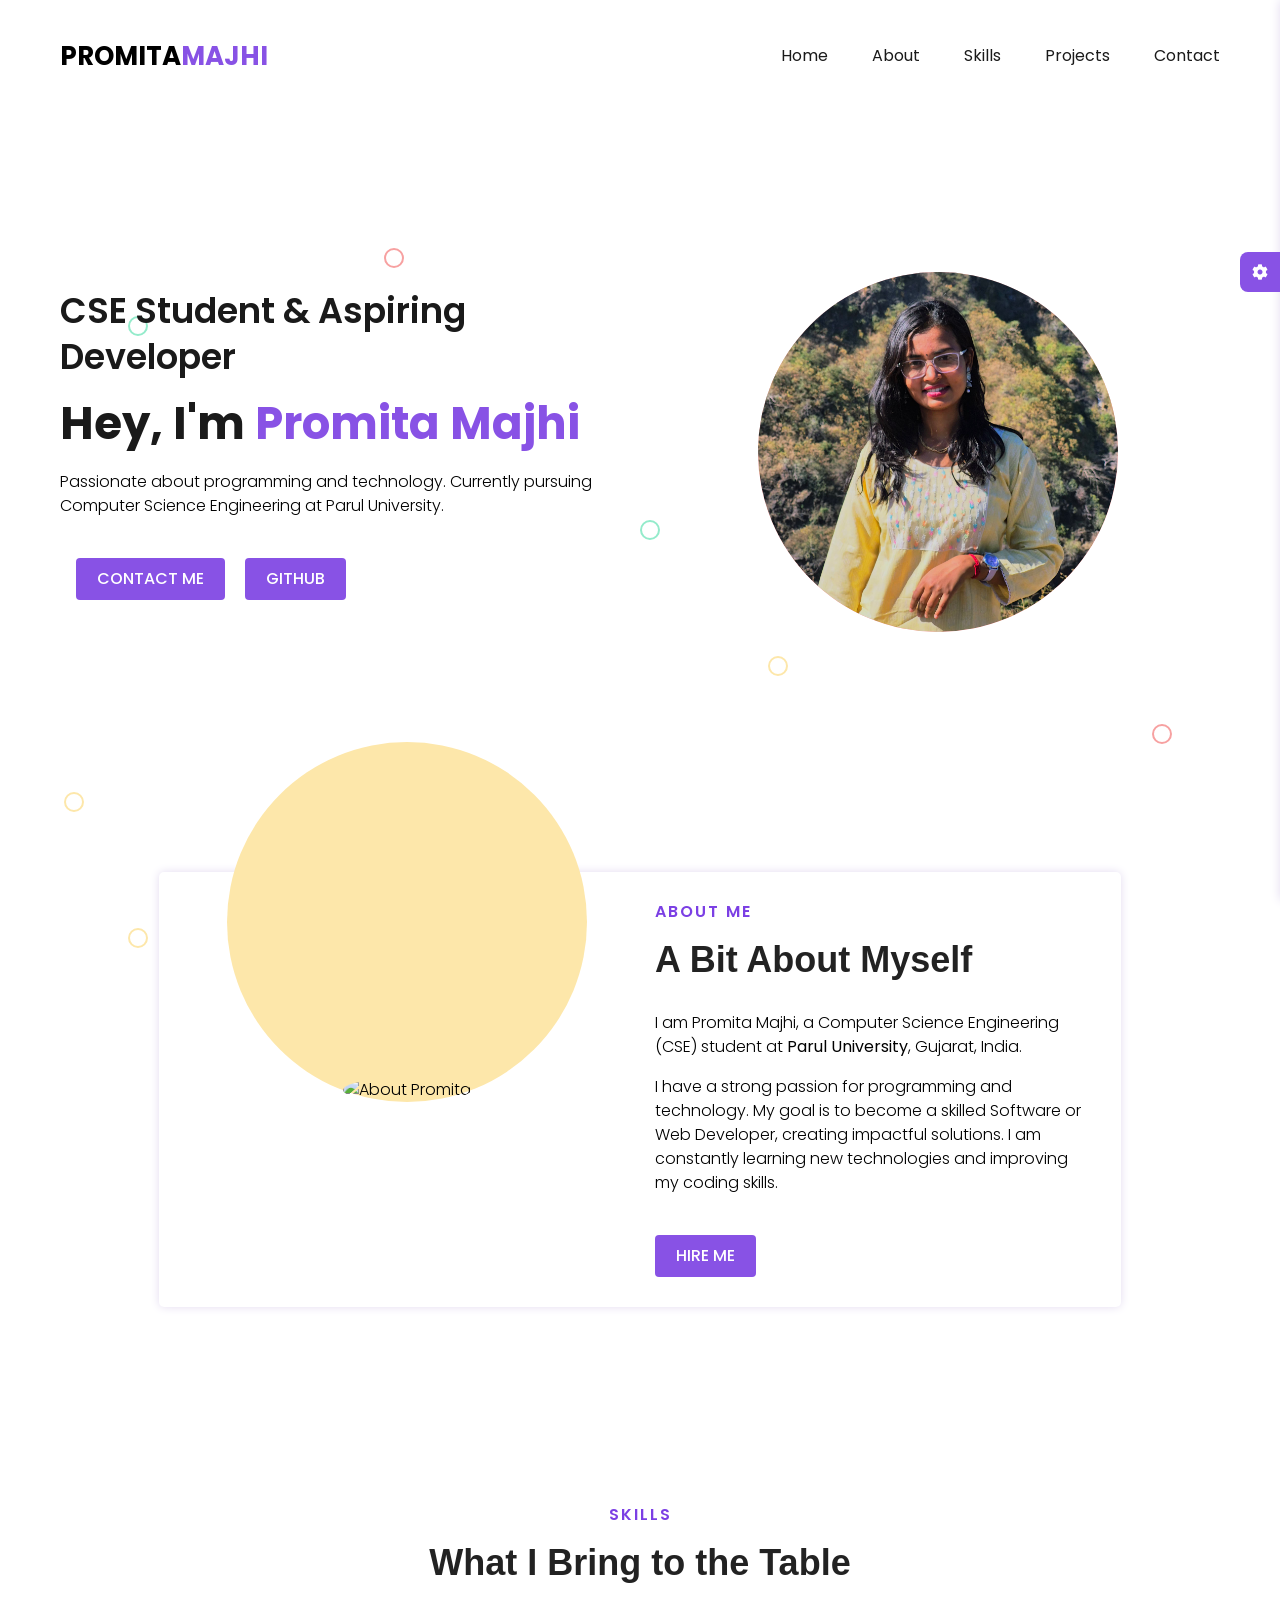
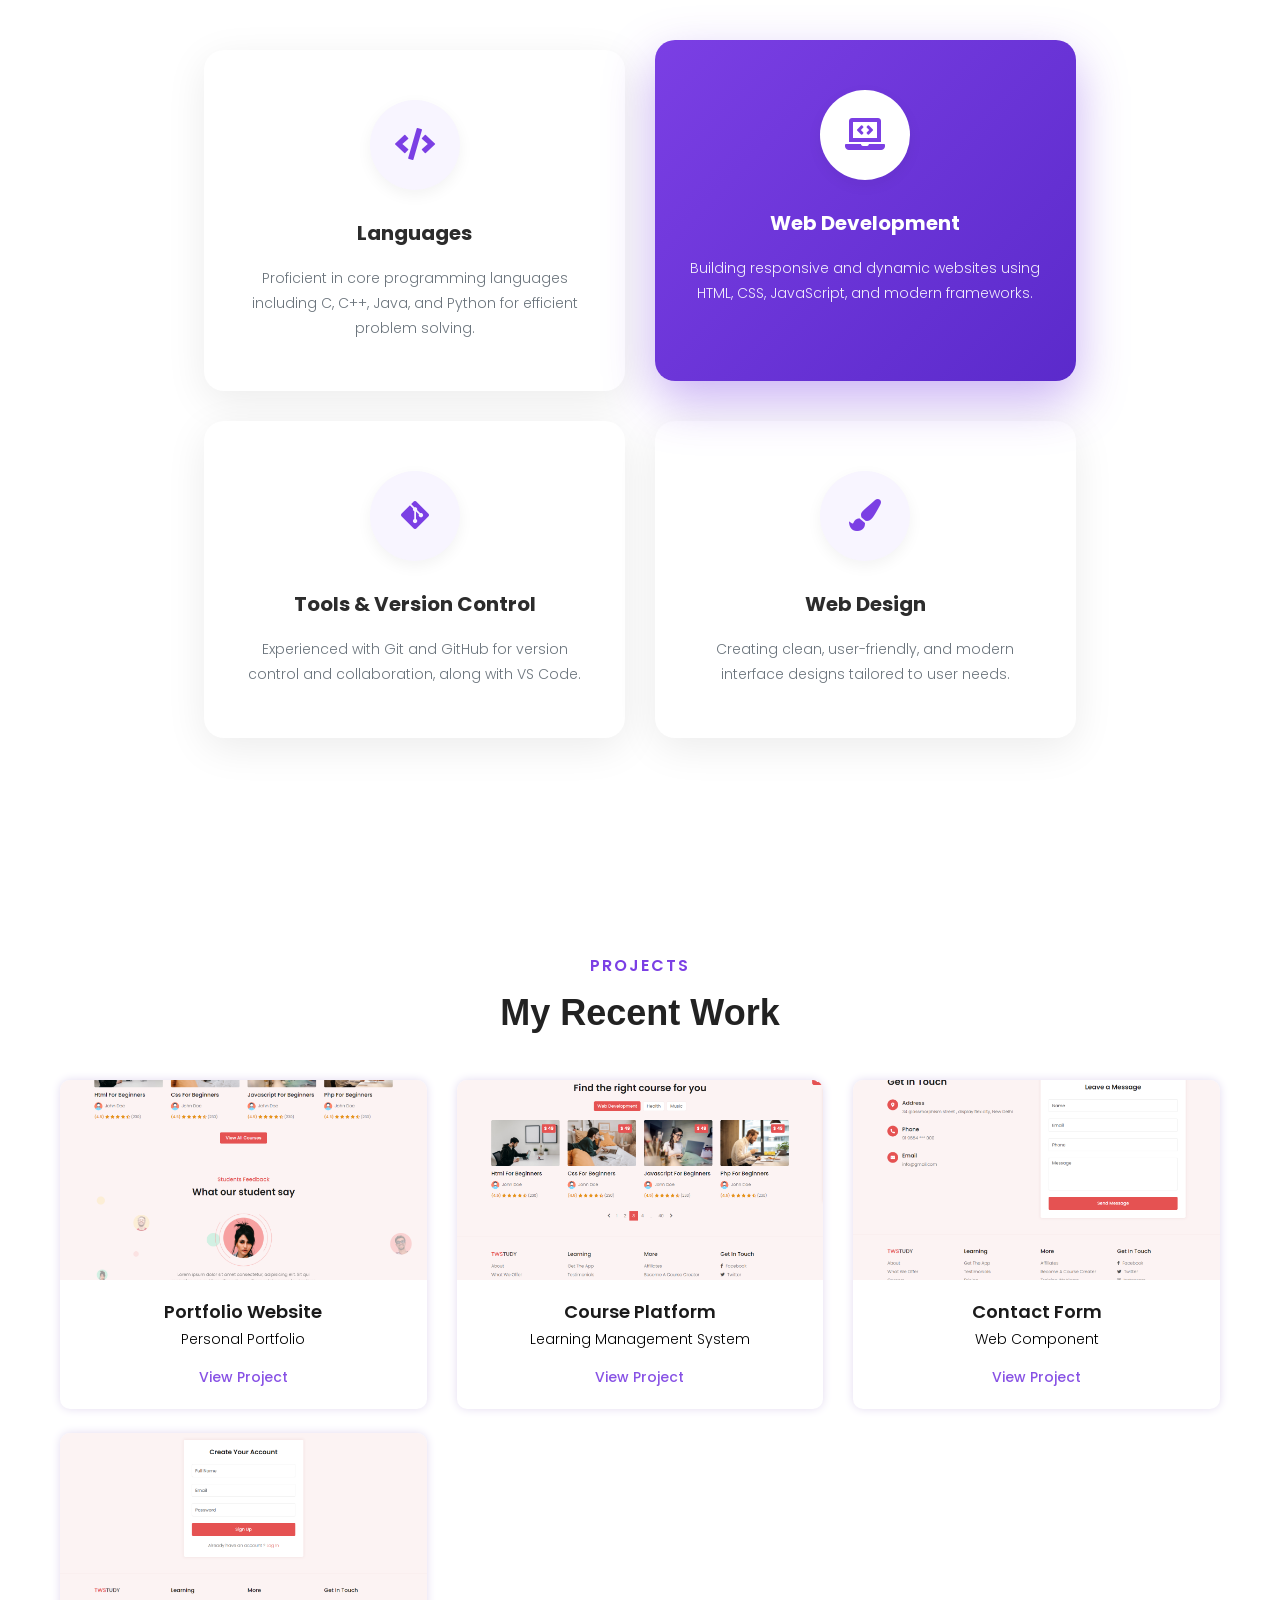
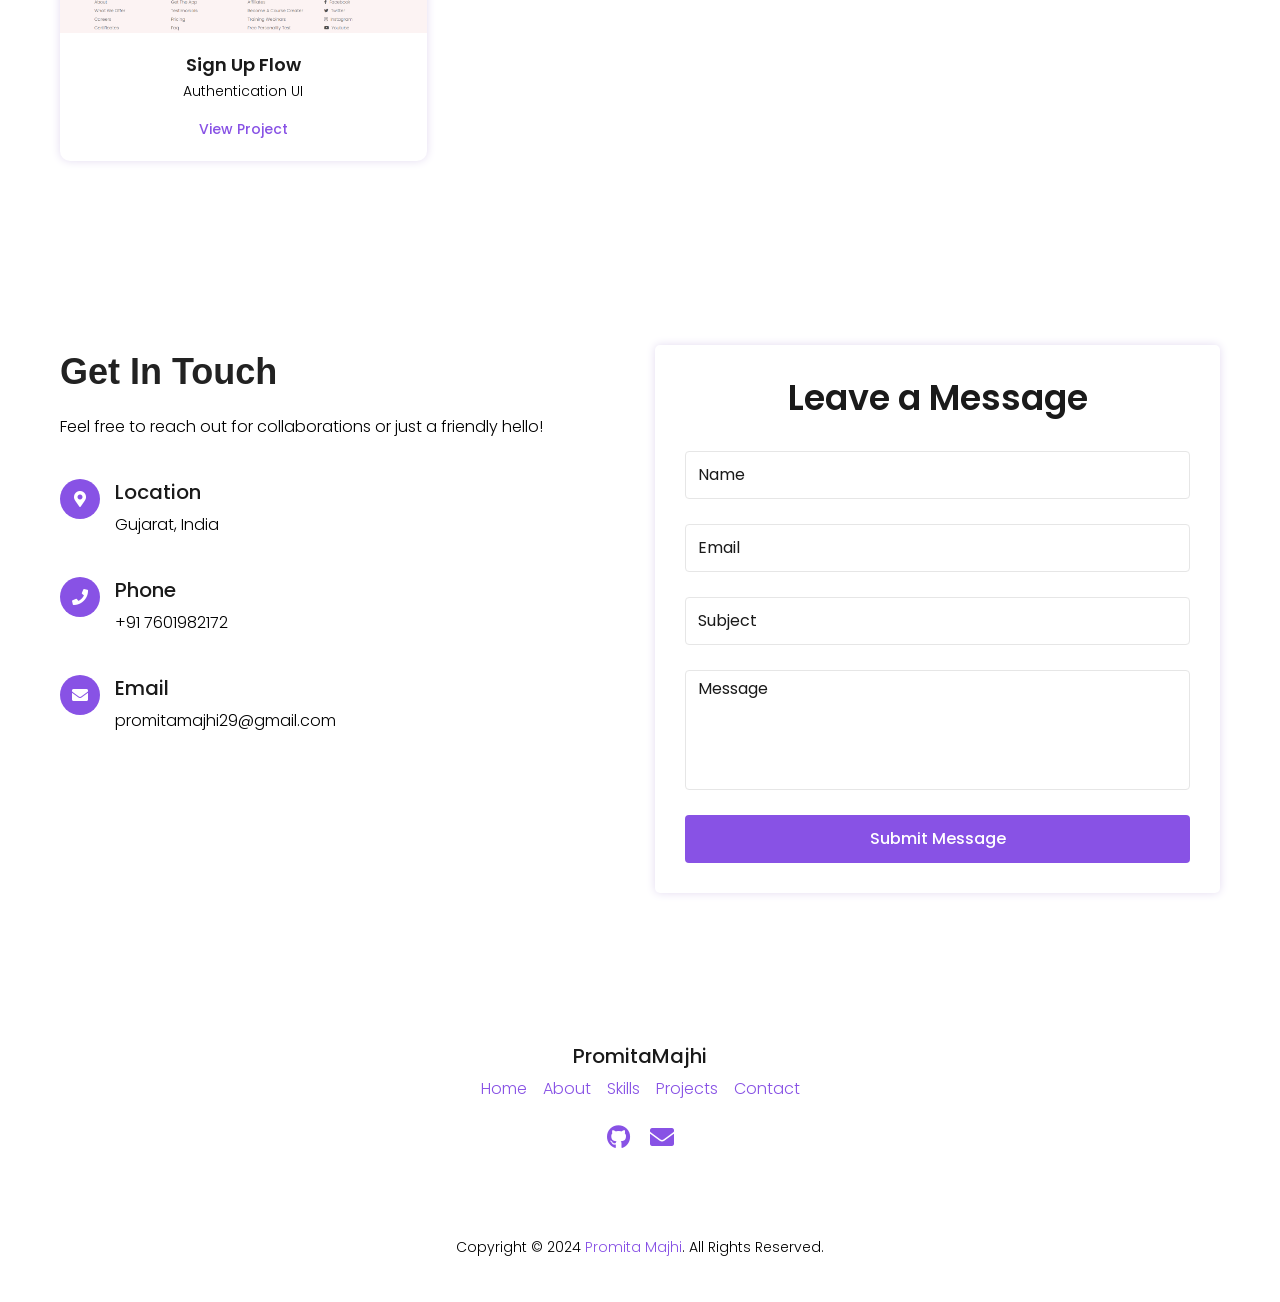
==== commit 2ebd0404: "white lebel for pro" ====
--- a/index.html
+++ b/index.html
@@ -12,7 +12,7 @@
   <link rel="stylesheet" href="css/bootstrap.min.css">
   <link rel="stylesheet" href="./css/style.css">
   <link rel="stylesheet" href="./css/responsive.css">
-  <link rel="stylesheet" class="js-color-style" href="./css/colors/color-1.css">
+  <link rel="stylesheet" class="js-color-style" href="./css/colors/color-4.css">
   <link rel="stylesheet" class="js-glass-style" href="./css/glass.css" disabled>
 </head>
 
@@ -147,35 +147,45 @@
               <h2 class="title">SKILLS</h2>
               <p class="sub-title">What I Bring to the Table</p>
             </div>
-            <div class="services">
-              <!-- Using the same classes for styling -->
-              <div class="row justify-content-center">
-
-                <div class="cards">
-                  <div class="content">
-                    <div class="icon"><i class="fas fa-code"></i></div>
-                    <div class="title">Languages</div>
-                    <p>C, C++, Java, Python</p>
-                  </div>
-                </div>
-
-                <div class="cards">
-                  <div class="content">
-                    <div class="icon"><i class="fas fa-laptop-code"></i></div>
-                    <div class="title">Web Technologies</div>
-                    <p>HTML, CSS, JavaScript</p>
-                  </div>
-                </div>
-
-                <div class="cards">
-                  <div class="content">
-                    <div class="icon"><i class="fab fa-git-alt"></i></div>
-                    <div class="title">Tools</div>
-                    <p>Git, GitHub, VS Code</p>
-                  </div>
-                </div>
-
-              </div>
+            <div class="services-grid">
+
+              <!-- Skill Card 1 -->
+              <div class="service-card">
+                <div class="icon-wrapper">
+                  <div class="icon"><i class="fas fa-code"></i></div>
+                </div>
+                <h3>Languages</h3>
+                <p>Proficient in core programming languages including C, C++, Java, and Python for efficient problem
+                  solving.</p>
+              </div>
+
+              <!-- Skill Card 2 -->
+              <div class="service-card active">
+                <div class="icon-wrapper">
+                  <div class="icon"><i class="fas fa-laptop-code"></i></div>
+                </div>
+                <h3>Web Development</h3>
+                <p>Building responsive and dynamic websites using HTML, CSS, JavaScript, and modern frameworks.</p>
+              </div>
+
+              <!-- Skill Card 3 -->
+              <div class="service-card">
+                <div class="icon-wrapper">
+                  <div class="icon"><i class="fab fa-git-alt"></i></div>
+                </div>
+                <h3>Tools & Version Control</h3>
+                <p>Experienced with Git and GitHub for version control and collaboration, along with VS Code.</p>
+              </div>
+
+              <!-- Skill Card 4 -->
+              <div class="service-card">
+                <div class="icon-wrapper">
+                  <div class="icon"><i class="fas fa-paint-brush"></i></div>
+                </div>
+                <h3>Web Design</h3>
+                <p>Creating clean, user-friendly, and modern interface designs tailored to user needs.</p>
+              </div>
+
             </div>
           </div>
         </div>
--- a/css/style.css
+++ b/css/style.css
@@ -1,5 +1,3 @@
-
-
 /* .....................................................................................
 
     **************************** table of contents ********************************
@@ -47,7 +45,7 @@
 /* .................................
 02. = variables 
 .................................*/
-:root{
+:root {
     --orange: hsl(36, 89%, 54%);
     --white: hsl(0, 0%, 100%);
     --WHITE: hsl(0, 0%, 100%);
@@ -56,7 +54,7 @@
     --black-70: hsl (0, 0%, 30%);
     --black-alpha-40: hsla(0, 0%, 0%, 0.4);
     --yellow-light: hsl(44, 95%, 83%);
-    --green-light: hsl(158,68%, 75%);
+    --green-light: hsl(158, 68%, 75%);
     --red-light: hsl(0, 84%, 80%);
     --orange-light: hsl(22, 85%, 80%);
     --select-box-bg-color: hsl(0, 0%, 100%);
@@ -67,8 +65,8 @@
 /* .................................
 03. =overrides variables for - theme dark
 ................................. */
-body.t-dark{
-    --body-bg-color: hsl(240,10%,19%);
+body.t-dark {
+    --body-bg-color: hsl(240, 10%, 19%);
     --black-70: hsl(0, 0%, 87%);
     --black-90: hsl(0, 0%, 100%);
     --shadow: 0 0 10px hsla(0, 0%, 0%, 0.08);
@@ -83,7 +81,7 @@
 /*.................................
  04.=base
  ................................. */
-body{
+body {
     background-color: var(--body-bg-color);
     font-family: 'Poppins', sans-serif;
     font-size: 16px;
@@ -92,52 +90,66 @@
     min-height: 100vh;
     overflow-x: hidden;
 }
-a{
+
+a {
     color: var(--main-color);
     text-decoration: none;
 }
-a:hover{
+
+a:hover {
     color: var(--main-color);
 }
-img{
+
+img {
     max-width: 100%;
 }
-ul{
+
+ul {
     list-style: none;
     margin: 0;
-    padding: 0; 
-}
-h1,h2,h3,h4,h5,h6{
+    padding: 0;
+}
+
+h1,
+h2,
+h3,
+h4,
+h5,
+h6 {
     color: var(--black-90);
     line-height: 1.3;
 }
-h3{
+
+h3 {
     font-size: 20px;
 
 }
-::selection{
+
+::selection {
     color: var(--WHITE);
     background-color: var(--main-color);
 }
+
 /*.................................
  05. =box
  ................................. */
-.box{
+.box {
     background-color: var(--white);
     border-radius: 5px;
     box-shadow: var(--shadow);
     padding: 30px;
-    
+
 }
 
 /* .................................
 06. =customaized bootstarp classes
 ................................. */
-.container{
+.container {
     --bs-gutter-x: 15px;
     max-width: 1140px;
 }
-.row{
+
+.row {
     --bs-gutter-x: 30px;
 
 }
@@ -145,43 +157,59 @@
 /*.................................
  07. =animaton keyframes
  ................................. */
-@keyframes spin{
-    0%{
+@keyframes spin {
+    0% {
         transform: rotate(0deg);
     }
-    100%{
+
+    100% {
         transform: rotate(360deg);
     }
 }
-@keyframes bubble{
-    0%{
+
+@keyframes bubble {
+    0% {
         transform: translate(0vh);
         opacity: 0;
     }
-    5%,95%{
+
+    5%,
+    95% {
         opacity: 1;
     }
-    100%{
+
+    100% {
         transform: translateY(-100vh);
         opacity: 0;
     }
 }
-@keyframes loader{
-    0%{
+
+@keyframes loader {
+    0% {
         transform: rotate(0deg);
     }
-    25%, 50%{
+
+    25%,
+    50% {
         transform: rotate(180deg);
     }
-    75%, 100%{
+
+    75%,
+    100% {
         transform: rotate(360deg);
     }
 }
-@keyframes loaderIn{
-    0%, 25%, 100%{
+
+@keyframes loaderIn {
+
+    0%,
+    25%,
+    100% {
         height: 0%;
     }
-    50%, 75%{
+
+    50%,
+    75% {
         height: 100%;
     }
 }
@@ -189,26 +217,30 @@
 /*.................................
  08. =section - padding , titile
  ................................. */
-.section-padding{
+.section-padding {
     padding: 60px 0;
 }
-.section-title{
+
+.section-title {
     margin-bottom: 40px;
 }
-.section-title .title{
+
+.section-title .title {
     font-size: 20px;
     color: var(--main-color);
     text-transform: capitalize;
 }
-.section-title .sub-title{
+
+.section-title .sub-title {
     font-size: 35px;
     font-weight: 600;
     color: var(--black-90);
 }
+
 /*.................................
  09. =buttons
  .................................*/
-.btn-theme{
+.btn-theme {
     background-color: var(--main-color);
     color: var(--WHITE);
     font-size: 16px;
@@ -217,7 +249,8 @@
     padding: 8px 20px;
     transition: all 0.3s ease;
 }
-.btn-theme a{
+
+.btn-theme a {
     background-color: var(--main-color);
     color: var(--WHITE);
     font-size: 16px;
@@ -226,28 +259,34 @@
     padding: 8px 20px;
     transition: all 0.3s ease;
 }
-.btn-theme:hover{
+
+.btn-theme:hover {
     color: var(--WHITE);
     background-color: var(--button-hover-color);
 }
-.btn-theme:hover a{
+
+.btn-theme:hover a {
     color: var(--WHITE);
     background-color: var(--button-hover-color);
 }
+
 .btn-theme:focus {
     box-shadow: 0 0 8px var(--main-color);
 }
-.btn-block{
+
+.btn-block {
     width: 100%;
 }
-.btn-form{
+
+.btn-form {
     height: 48px;
 
 }
+
 /* .................................
 10. =pages loader
 ................................. */
-.page-loader{
+.page-loader {
     position: fixed;
     left: 0;
     top: 0;
@@ -258,11 +297,13 @@
     background-color: var(--white);
     /* opacity: 0.2; */
 }
-.page-loader.fade-out{
+
+.page-loader.fade-out {
     opacity: 0;
     transition: all 0.6s ease;
 }
-.page-loader div{
+
+.page-loader div {
     margin: auto;
     height: 32px;
     width: 32px;
@@ -272,7 +313,7 @@
 }
 
 
-.page-loader div::before{
+.page-loader div::before {
     content: '';
     position: absolute;
     height: 100%;
@@ -286,18 +327,20 @@
 /* .................................
 11. =circular img
 .................................*/
-.circular-img{
+.circular-img {
     max-width: 360px;
     margin: auto;
     position: relative;
     z-index: 1;
 }
-.circular-img-inner{
+
+.circular-img-inner {
     text-align: center;
     border-radius: 0 0 180px 180px;
     overflow: hidden;
 }
-.circular-img-circle{
+
+.circular-img-circle {
     height: 360px;
     width: 360px;
     position: absolute;
@@ -305,38 +348,45 @@
     bottom: 0;
     border-radius: 50%;
 }
-.circular-img img{
+
+.circular-img img {
     position: relative;
     z-index: 1;
 }
+
 /* .................................
 12. =forms 
 .................................*/
-.form-title{
+.form-title {
     font-size: 24px;
     margin: 0 0 30px;
     font-weight: 600;
 }
-.form-control::placeholder{
+
+.form-control::placeholder {
     color: var(--black-70);
 }
-.form-group{
+
+.form-group {
     margin-bottom: 25px;
     position: relative;
 }
-.form-control{
+
+.form-control {
     height: 48px;
     border-color: var(--border-color-1);
     color: var(--black-90);
     background-color: transparent;
 }
-.form-control:focus{
+
+.form-control:focus {
     background-color: transparent;
     border-color: var(--border-color-1);
     color: var(--black-90);
     box-shadow: none;
 }
-.select-icon{
+
+.select-icon {
     position: absolute;
     right: 15px;
     top: 50%;
@@ -344,17 +394,20 @@
     pointer-events: none;
     font-size: 13px;
 }
-select.form-control:focus option{
+
+select.form-control:focus option {
     background-color: var(--select-box-bg-color);
 }
-textarea.form-control{
+
+textarea.form-control {
     height: 120px;
     resize: none;
 }
+
 /* .................................
 13. =video modal 
 .................................*/
-.video-modal .btn-close{
+.video-modal .btn-close {
     height: 35px;
     width: 35px;
     background-image: none;
@@ -368,7 +421,8 @@
     font-size: 16px;
     padding: 0;
 }
-.video-modal .modal-content{
+
+.video-modal .modal-content {
     border: 0;
 }
 
@@ -376,15 +430,17 @@
 14. =pagination
 ................................. */
 .page-item.disabled .page-link,
-.page-link{
+.page-link {
     border: none;
     background-color: transparent;
     color: var(--black-70);
 }
-.page-item.active .page-link{
+
+.page-item.active .page-link {
     background-color: var(--main-color);
 }
-.page-link:hover{
+
+.page-link:hover {
     background-color: var(--main-color);
     color: var(--WHITE);
 }
@@ -393,22 +449,24 @@
 /*.................................
  15. =breadcrumb 
  .................................*/
-.breadcrumb-nav{
+.breadcrumb-nav {
     padding: 10px 0;
 }
-.breadcrumb-nav .breadcrumb-item{
+
+.breadcrumb-nav .breadcrumb-item {
     font-size: 14px;
     text-transform: capitalize;
 }
-    .breadcrumb-nav .breadcrumb-item + .breadcrumb-item::before,
-    .breadcrumb-nav .breadcrumb-item.active{
-        color: var(--black-70);
-    }
+
+.breadcrumb-nav .breadcrumb-item+.breadcrumb-item::before,
+.breadcrumb-nav .breadcrumb-item.active {
+    color: var(--black-70);
+}
 
 /*.................................
  16. =tabs 
  .................................*/
-.nav-tabs .nav-link{
+.nav-tabs .nav-link {
     background-color: var(--white);
     text-transform: capitalize;
     border-color: var(--border-color-2);
@@ -418,10 +476,12 @@
     color: var(--black-70);
     font-size: 16px;
 }
-.nav-tabs .nav-link:hover{
+
+.nav-tabs .nav-link:hover {
     border-color: var(--border-color-2);
 }
-.nav-tabs .nav-link.active{
+
+.nav-tabs .nav-link.active {
     background-color: var(--main-color);
     border-color: transparent;
     color: var(--WHITE);
@@ -430,7 +490,7 @@
 /* .................................
 17. =bubble animation 
 .................................*/
-.bubble-animation-item{
+.bubble-animation-item {
     position: absolute;
     height: 20px;
     width: 20px;
@@ -438,55 +498,64 @@
     border: 2px solid transparent;
     z-index: -1;
 }
-.bubble-animation-item:nth-child(1){
+
+.bubble-animation-item:nth-child(1) {
     border-color: var(--yellow-light);
     top: 120%;
     left: 10%;
     animation: bubble 30s linear infinite;
 }
-.bubble-animation-item:nth-child(2){
+
+.bubble-animation-item:nth-child(2) {
     border-color: var(--green-light);
     top: 60%;
     left: 50%;
     animation: bubble 40s linear infinite;
 }
-.bubble-animation-item:nth-child(3){
+
+.bubble-animation-item:nth-child(3) {
     border-color: var(--red-light);
     top: 90%;
     left: 90%;
     animation: bubble 50s linear infinite;
 }
-.bubble-animation-item:nth-child(4){
+
+.bubble-animation-item:nth-child(4) {
     border-color: var(--yellow-light);
     top: 80%;
     left: 60%;
     animation: bubble 60s linear infinite;
 }
-.bubble-animation-item:nth-child(5){
+
+.bubble-animation-item:nth-child(5) {
     border-color: var(--green-light);
     top: 30%;
     left: 10%;
     animation: bubble 70s linear infinite;
 }
-.bubble-animation-item:nth-child(6){
+
+.bubble-animation-item:nth-child(6) {
     border-color: var(--red-light);
     top: 20%;
     left: 30%;
     animation: bubble 80s linear infinite;
 }
-.bubble-animation-item:nth-child(7){
+
+.bubble-animation-item:nth-child(7) {
     border-color: var(--yellow-light);
     top: 100%;
     left: 5%;
     animation: bubble 90s linear infinite;
 }
-.bubble-animation-item:nth-child(8){
+
+.bubble-animation-item:nth-child(8) {
     border-color: var(--green-light);
     top: 110%;
     left: 33%;
     animation: bubble 100s linear infinite;
 }
-.bubble-animation-item:nth-child(9){
+
+.bubble-animation-item:nth-child(9) {
     border-color: var(--red-light);
     top: 120%;
     left: 65%;
@@ -496,7 +565,7 @@
 /* .................................
 18. =style switcher 
 .................................*/
-.style-switcher{
+.style-switcher {
     width: 250px;
     position: fixed;
     height: 100%;
@@ -508,10 +577,12 @@
     box-shadow: var(--shadow);
     transition: right 0.3s ease;
 }
-.style-switcher.open{
+
+.style-switcher.open {
     right: 0;
 }
-.style-switcher-toggler{
+
+.style-switcher-toggler {
     height: 40px;
     width: 40px;
     position: absolute;
@@ -525,17 +596,20 @@
     border-radius: 8px 0 0 8px;
     cursor: pointer;
 }
-.style-switcher h3{
+
+.style-switcher h3 {
     font-size: 18px;
     text-transform: capitalize;
     border-bottom: 1px solid var(--border-color-1);
     padding: 0 0 10px;
 }
-.style-switcher-item{
+
+.style-switcher-item {
     padding: 10px 0;
     border-bottom: 1px solid var(--border-color-1);
 }
-.theme-colors button{
+
+.theme-colors button {
     height: 30px;
     width: 30px;
     border: none;
@@ -545,7 +619,8 @@
     padding: 0;
     position: relative;
 }
-.theme-colors button::before{
+
+.theme-colors button::before {
     content: "\f00c";
     font-family: 'Font Awesome 5 Free';
     font-weight: 900;
@@ -559,45 +634,56 @@
     opacity: 0;
 
 }
-.theme-colors button.active::before{
+
+.theme-colors button.active::before {
     opacity: 1;
 }
-.theme-colors .color-1{
+
+.theme-colors .color-1 {
     background-color: hsl(0, 74%, 61%);
 }
-.theme-colors .color-2{
+
+.theme-colors .color-2 {
     background-color: hsl(230, 74%, 61%);
 }
-.theme-colors .color-3{
+
+.theme-colors .color-3 {
     background-color: hsl(36, 74%, 61%);
 }
-.theme-colors .color-4{
-    background-color: hsl(277, 74%, 61%);
-}
-.theme-colors .color-5{
+
+.theme-colors .color-4 {
+    background-color: hsl(262, 74%, 61%);
+}
+
+.theme-colors .color-5 {
     background-color: hsl(164, 74%, 61%);
 }
+
 /* .................................
 19. =header 
 .................................*/
-.header{
+.header {
     border-bottom: 1px solid var(--border-color-2);
 }
-.header-logo a{
-   font-size: 26px;
-   text-transform: uppercase;
-   font-weight: 700;
-   color: var(--black-70); 
-}
-.header-logo span{
+
+.header-logo a {
+    font-size: 26px;
+    text-transform: uppercase;
+    font-weight: 700;
+    color: var(--black-70);
+}
+
+.header-logo span {
     color: var(--main-color);
 }
-.header .menu-item{
+
+.header .menu-item {
     display: inline-block;
     margin-left: 40px;
     position: relative;
 }
-.header .menu-item > a{
+
+.header .menu-item>a {
     display: block;
     padding: 24px 0;
     font-weight: 400;
@@ -605,17 +691,20 @@
     text-transform: capitalize;
     transition: color 0.3s ease;
 }
+
 .header .sub-menu-item a:hover,
-.header .menu-item:hover > a{
+.header .menu-item:hover>a {
     color: var(--main-color);
 }
-.header .menu-item > a i{
+
+.header .menu-item>a i {
     font-size: 13px;
     margin-left: 3px;
     pointer-events: none;
     transition: transform 0.3s ease;
 }
-.header .sub-menu{
+
+.header .sub-menu {
     position: absolute;
     top: 100%;
     background-color: var(--white);
@@ -630,13 +719,15 @@
     opacity: 0;
     transform: translateY(10px);
 }
-@media(min-width: 992px){
-    .header .menu-item:hover > .sub-menu{
+
+@media(min-width: 992px) {
+    .header .menu-item:hover>.sub-menu {
         visibility: visible;
         opacity: 1;
         transform: translateY(0);
     }
 }
+
 .header .sub-menu-item a {
     display: block;
     padding: 10px 20px;
@@ -645,46 +736,55 @@
     font-weight: 400;
     transition: color 0.3 ease;
 }
+
 .header-backdrop,
 .header-close-btn,
-.header-hamburger-btn{
+.header-hamburger-btn {
     display: none;
 }
 
 /* .................................
 20. =footer 
 .................................*/
-.footer-top{
+.footer-top {
     padding: 50px 0 20px;
     border-top: 1px solid var(--border-color-2);
 }
-.footer-item{
+
+.footer-item {
     margin: 0 0 30px;
 }
-.footer-item h3{
+
+.footer-item h3 {
     text-transform: capitalize;
     margin: 0 0 20px;
 }
-.footer-item .footer-logo{
+
+.footer-item .footer-logo {
     color: var(--black-70);
     text-transform: uppercase;
 }
-.footer-item .footer-logo span{
+
+.footer-item .footer-logo span {
     color: var(--main-color);
 }
-.footer-item ul li:not(:last-child){
+
+.footer-item ul li:not(:last-child) {
     margin-bottom: 8px;
 }
-.footer-item ul a{
+
+.footer-item ul a {
     text-transform: capitalize;
     color: var(--black-70);
     transition: color 0.3s ease;
     position: relative;
 }
-.footer-item ul a:hover{
+
+.footer-item ul a:hover {
     color: var(--main-color);
 }
-.footer-item ul a::before{
+
+.footer-item ul a::before {
     content: '';
     position: absolute;
     left: 0;
@@ -694,64 +794,79 @@
     background-color: var(--main-color);
     transition: width 0.3s ease;
 }
-.footer-item ul a:hover::before{
+
+.footer-item ul a:hover::before {
     width: 100%;
 }
-.footer-item ul a .social-icon{
+
+.footer-item ul a .social-icon {
     margin-right: 5px;
 }
-.footer-bottom{
+
+.footer-bottom {
     border-top: 1px solid var(--border-color-2);
 }
-.footer-bottom p{
+
+.footer-bottom p {
     font-size: 14px;
 }
+
 /* .................................
 21. =banner section 
 .................................*/
-.banner-section{
+.banner-section {
     padding: 80px 0;
     min-height: 680px;
 }
-.banner-text h2{
+
+.banner-text h2 {
     font-size: 20px;
     color: var(--main-color);
 
 }
-.banner-text h1{
+
+.banner-text h1 {
     font-size: 45px;
     font-weight: 700;
 
 }
-.banner-section .circular-img-circle{
+
+.banner-section .circular-img-circle {
     background-color: var(--red-light);
 }
+
 /* .................................
 22. =fun facts section 
 .................................*/
-.fun-facts-item{
+.fun-facts-item {
     padding: 15px 0;
 }
-.fun-facts-item h2{
+
+.fun-facts-item h2 {
     font-weight: 700;
     font-size: 30px;
     text-transform: uppercase;
 
 }
-.fun-facts-item p{
+
+.fun-facts-item p {
     margin: 0;
     text-transform: uppercase;
 }
-.fun-facts-item .style-1{
+
+.fun-facts-item .style-1 {
     color: var(--black-70);
 }
-.fun-facts-item .style-2{
+
+.fun-facts-item .style-2 {
     color: var(--green-light);
 }
-.fun-facts-item .style-3{
+
+.fun-facts-item .style-3 {
     color: var(--red-light);
 }
-.fun-facts-item .style-4{
+
+.fun-facts-item .style-4 {
     color: var(--orange-light);
 }
 
@@ -765,13 +880,14 @@
     margin: 0 auto;
     padding: 20px;
 }
-.container h2{
+
+.container h2 {
     font-size: 35px;
     font-weight: 600;
     color: var(--black-90);
 }
 
-.testimonials-section .img-box{
+.testimonials-section .img-box {
     height: 150px;
     width: 150px;
     background-color: var(--select-box-bg-color);
@@ -793,7 +909,7 @@
 
 /* Individual service card styling */
 .cards {
-    background-color: var(--bs-gutter-x); 
+    background-color: var(--bs-gutter-x);
     border-radius: 10px;
     box-shadow: 0 0 10px var(--select-box-bg-color);
     padding: 20px;
@@ -803,7 +919,7 @@
 }
 
 .cards:hover {
-    background-color: var(--orange-light); 
+    background-color: var(--orange-light);
     /* color: var(--WHITE);  */
 }
 
@@ -815,7 +931,8 @@
 
 .cards .icon {
     font-size: 40px;
-    color: var(--orange); /* Use the orange color variable */
+    color: var(--orange);
+    /* Use the orange color variable */
 }
 
 .cards .title {
@@ -826,34 +943,38 @@
 
 .card p {
     font-size: 14px;
-    color: var(--black-70); /* Use the black-70 color variable */
+    color: var(--black-70);
+    /* Use the black-70 color variable */
 }
 
 /*.................................
  24. =testimonials section
  ................................. */
-.testimonials-section .img-box{
+.testimonials-section .img-box {
     height: 150px;
     width: 150px;
     background-color: var(--red-light);
     margin: 30px auto 50px;
 }
+
 .testimonials-section .img-box::before,
-.testimonials-section .img-box::after{
+.testimonials-section .img-box::after {
     content: "";
     position: absolute;
     border-radius: 50%;
     border: 1px solid var(--red-light);
     animation: spin 15s linear infinite;
 }
-.testimonials-section .img-box::before{
+
+.testimonials-section .img-box::before {
     height: 180px;
     width: 180px;
     left: -15px;
     top: -15px;
     border-left: 1px solid transparent;
 }
-.testimonials-section .img-box::after{
+
+.testimonials-section .img-box::after {
     height: 210px;
     width: 210px;
     left: -30px;
@@ -861,17 +982,19 @@
     border-right: 1px solid transparent;
 
 }
-.testimonials-item h3{
+
+.testimonials-item h3 {
     text-transform: capitalize;
 }
-.testimonials-item .text-2{
+
+.testimonials-item .text-2 {
     margin: 0;
     text-transform: capitalize;
 
 }
 
 .testimonials-section .carousel-control-prev,
-.testimonials-section .carousel-control-next{
+.testimonials-section .carousel-control-next {
     position: relative;
     height: 35px;
     width: 35px;
@@ -880,69 +1003,79 @@
     border-radius: 50%;
     margin: 0 4px;
 }
-.testimonials-section .decoration-circles-item{
+
+.testimonials-section .decoration-circles-item {
     position: absolute;
     border-radius: 50%;
     opacity: 0.4;
 }
-.testimonials-section .decoration-circles-item:nth-child(1){
+
+.testimonials-section .decoration-circles-item:nth-child(1) {
     left: 10%;
     top: 20%;
     height: 30px;
     width: 30px;
     background-color: var(--yellow-light);
 }
-.testimonials-section .decoration-circles-item:nth-child(2){
+
+.testimonials-section .decoration-circles-item:nth-child(2) {
     left: 40%;
     top: 40%;
     height: 50px;
     width: 50px;
     background-color: var(--green-light);
 }
-.testimonials-section .decoration-circles-item:nth-child(3){
+
+.testimonials-section .decoration-circles-item:nth-child(3) {
     left: 70%;
     top: 70%;
     height: 30px;
     width: 30px;
     background-color: var(--red-light);
 }
-.testimonials-section .decoration-circles-item:nth-child(4){
+
+.testimonials-section .decoration-circles-item:nth-child(4) {
     left: 20%;
     top: 50%;
     height: 20px;
     width: 20px;
     background-color: var(--red-light);
 }
-.testimonials-section .decoration-imgs-item{
+
+.testimonials-section .decoration-imgs-item {
     position: absolute;
     border-radius: 50%;
     opacity: 0.4;
 }
-.testimonials-section .decoration-imgs-item:nth-child(1){
+
+.testimonials-section .decoration-imgs-item:nth-child(1) {
     height: 60px;
     width: 60px;
     left: 20%;
     top: 30%;
     background-color: var(--yellow-light);
 }
-.testimonials-section .decoration-imgs-item:nth-child(2){
+
+.testimonials-section .decoration-imgs-item:nth-child(2) {
     height: 80px;
     width: 80px;
     left: 90%;
     top: 40%;
     background-color: var(--yellow-light);
 }
-.testimonials-section .decoration-imgs-item:nth-child(3){
+
+.testimonials-section .decoration-imgs-item:nth-child(3) {
     height: 40px;
     width: 40px;
     left: 10%;
     top: 60%;
     background-color: var(--green-light);
 }
+
 /*.................................
  25. =bai section
  ................................. */
-.bai-section .circular-img-circle{
+.bai-section .circular-img-circle {
     background-color: var(--yellow-light);
 }
 
@@ -951,49 +1084,57 @@
 ................................. */
 
 /* course header */
-.course-header h2{
+.course-header h2 {
     font-size: 30px;
     margin: 0 0 15px;
     font-weight: 600;
 }
-.course-header .average-rating{
+
+.course-header .average-rating {
     font-weight: 600;
     color: var(--orange);
 }
-.course-header .average-stars i{
+
+.course-header .average-stars i {
     font-size: 14px;
     color: var(--orange);
 }
-.course-header .rating span{
+
+.course-header .rating span {
     vertical-align: middle;
 }
-.course-header ul li{
+
+.course-header ul li {
     margin: 6px 0 0;
     text-transform: capitalize;
 }
-.course-header ul li span{
+
+.course-header ul li span {
     margin-left: 5px;
 }
 
 /* course tabs */
-.course-tabs{
+.course-tabs {
     margin: 30px 0 20px;
 }
-.course-tab .nav-link{
+
+.course-tab .nav-link {
     margin: 0 10px 10px 0;
 }
 
 /* course curriculum */
-.course-curriculum .accordion-item{
+.course-curriculum .accordion-item {
     border-color: var(--border-color-1);
     background-color: transparent;
 }
-.course-curriculum .accordion-button span{
+
+.course-curriculum .accordion-button span {
     position: absolute;
     right: 17px;
     font-size: 14px;
 }
-.course-curriculum .accordion-button::after{
+
+.course-curriculum .accordion-button::after {
     content: "\f077";
     font-family: 'Font Awesome 5 Free';
     font-weight: 900;
@@ -1006,7 +1147,8 @@
     width: auto;
     line-height: 1;
 }
-.course-curriculum .accordion-button{
+
+.course-curriculum .accordion-button {
     background-color: transparent;
     color: var(--black-90);
     font-weight: 300;
@@ -1015,35 +1157,43 @@
     padding-right: 160px;
     line-height: 1.5;
 }
-.course-curriculum .accordion-button:focus{
+
+.course-curriculum .accordion-button:focus {
     box-shadow: none;
 }
-.course-curriculum .accordion-button:not(.collapsed) span{
+
+.course-curriculum .accordion-button:not(.collapsed) span {
     font-weight: 500;
 }
-.course-curriculum .accordion-button:not(.collapsed)::after{
+
+.course-curriculum .accordion-button:not(.collapsed)::after {
     transform: translateY(-50%) rotate(-180deg);
 }
-.course-curriculum .accordion-button:not(.collapsed){
+
+.course-curriculum .accordion-button:not(.collapsed) {
     font-weight: 600;
     border-bottom: 1px solid var(--border-color-1);
     transition: none;
     box-shadow: none;
 }
-.course-curriculum ul li{
+
+.course-curriculum ul li {
     position: relative;
     padding: 0 50px 0 20px;
 }
-.course-curriculum ul li:not(:last-child){
+
+.course-curriculum ul li:not(:last-child) {
     margin-bottom: 10px;
 }
-.course-curriculum ul li span{
+
+.course-curriculum ul li span {
     position: absolute;
     font-size: 14px;
     right: 0;
     top: 0;
 }
-.course-curriculum ul li i{
+
+.course-curriculum ul li i {
     position: absolute;
     left: 0;
     top: 6px;
@@ -1052,74 +1202,84 @@
 }
 
 /* course description */
-.course-description h4{
+.course-description h4 {
     font-size: 16px;
 }
 
 
 /* course instructor */
-.course-instructor .img-box img{
+.course-instructor .img-box img {
     max-width: 128px;
     margin-bottom: 15px;
 }
-.course-instructor h4{
+
+.course-instructor h4 {
     font-size: 16px;
     text-transform: capitalize;
     margin-bottom: 10px;
 }
-.course-instructor h4 span{
+
+.course-instructor h4 span {
     font-weight: 300;
 }
-.course-instructor ul li i{
+
+.course-instructor ul li i {
     color: var(--main-color);
     margin-right: 5px;
 }
-.course-instructor ul li:not(:last-child){
+
+.course-instructor ul li:not(:last-child) {
     margin-bottom: 5px;
 }
 
 
 /* course reviews */
-.rating-summary .average-rating{
+.rating-summary .average-rating {
     font-size: 40px;
     font-weight: 700;
     color: var(--black-90);
 }
-.rating-summary .average-stars i{
+
+.rating-summary .average-stars i {
     color: var(--orange);
 }
-.rating-summary .rating-bars-item{
+
+.rating-summary .rating-bars-item {
     display: flex;
     align-items: center;
     margin-bottom: 8px;
 }
-.rating-summary .progress{
+
+.rating-summary .progress {
     height: 8px;
     background-color: var(--border-color-1);
     width: calc(100% - 120px);
     margin-right: 20px;
     border-radius: 0;
 }
-.rating-summary .progress-bar{
+
+.rating-summary .progress-bar {
     background-color: var(--main-color);
 }
-.rating-summary .star-text{
+
+.rating-summary .star-text {
     min-width: 60px;
     color: var(--orange);
 }
 
-.reviews-filter{
+.reviews-filter {
     margin: 0 0 35px;
     width: 200px;
 
 }
 
-.reviews-item{
+.reviews-item {
     position: relative;
     margin-bottom: 30px;
     padding-left: 65px;
 }
-.reviews-item .img-box{
+
+.reviews-item .img-box {
     max-width: 50px;
     border-radius: 50%;
     overflow: hidden;
@@ -1128,34 +1288,38 @@
     top: 0;
 }
 
-.reviews-item h4{
+.reviews-item h4 {
     font-size: 16px;
     font-weight: 500;
     text-transform: capitalize;
     margin: 0 0 5px;
     color: var(--black-90);
 }
-.reviews-item .stars-rating i{
+
+.reviews-item .stars-rating i {
     color: var(--orange);
     font-size: 14px;
 }
-.reviews-item .stars-rating .date{
+
+.reviews-item .stars-rating .date {
     margin-left: 5px;
     font-size: 14px;
     display: inline-block;
 }
-.reviews-item p{
+
+.reviews-item p {
     margin: 5px 0 0;
 }
 
 /* course sidebar  */
-.course-sidebar{
+.course-sidebar {
     margin-bottom: 20px;
     border-radius: 5px;
     overflow: hidden;
     cursor: pointer;
 }
-.course-sidebar .img-box::before{
+
+.course-sidebar .img-box::before {
     content: '';
     position: absolute;
     left: 0;
@@ -1164,7 +1328,8 @@
     width: 100%;
     background-color: var(--black-alpha-40);
 }
-.course-sidebar .play-icon{
+
+.course-sidebar .play-icon {
     position: absolute;
     height: 50px;
     width: 50px;
@@ -1179,33 +1344,40 @@
     border-radius: 50%;
     color: var(--WHITE);
 }
-.course-sidebar .img-box p{
+
+.course-sidebar .img-box p {
     position: absolute;
     color: var(--WHITE);
     top: calc(50% + 40px);
     font-weight: 500;
     width: 100%;
 }
-.course-sidebar .price span{
+
+.course-sidebar .price span {
     margin-right: 8px;
 }
-.course-sidebar .price-new{
+
+.course-sidebar .price-new {
     font-size: 30px;
     font-weight: 700;
     color: var(--black-90);
 }
-.course-sidebar .price-discount{
+
+.course-sidebar .price-discount {
     color: var(--main-color);
 }
-.course-sidebar .features-list{
+
+.course-sidebar .features-list {
     margin: 0 0 20px;
 }
-.course-sidebar .features-list li{
+
+.course-sidebar .features-list li {
     position: relative;
     padding-left: 21px;
     margin-bottom: 8px;
 }
-.course-sidebar .features-list li::before{
+
+.course-sidebar .features-list li::before {
     content: '';
     height: 6px;
     width: 6px;
@@ -1220,12 +1392,13 @@
 27. =contact section 
 .................................*/
 
-.contact-item{
+.contact-item {
     position: relative;
     padding-left: 55px;
     margin-bottom: 40px;
 }
-.contact-item .icon-box{
+
+.contact-item .icon-box {
     position: absolute;
     height: 40px;
     width: 40px;
@@ -1253,7 +1426,9 @@
 
 
 
-html { scroll-behavior: smooth; }
+html {
+    scroll-behavior: smooth;
+}
 
 /* Portfolio Item Styling */
 .portfolio-item {
@@ -1315,3 +1490,183 @@
     text-decoration: underline;
 }
 
+
+/* New Services/Skills Section Design */
+.services-grid {
+    display: grid;
+    grid-template-columns: repeat(auto-fit, minmax(280px, 1fr));
+    gap: 30px;
+    margin-top: 30px;
+}
+
+.service-card {
+    background-color: var(--white);
+    padding: 40px 30px;
+    border-radius: 20px;
+    box-shadow: 0 10px 30px rgba(0, 0, 0, 0.05);
+    text-align: center;
+    transition: all 0.3s ease;
+    border: 1px solid transparent;
+}
+
+.service-card:hover,
+.service-card.active {
+    background-color: var(--main-color);
+    transform: translateY(-10px);
+    box-shadow: 0 20px 40px rgba(0, 0, 0, 0.1);
+}
+
+.service-card .icon-wrapper {
+    display: inline-block;
+    width: 80px;
+    height: 80px;
+    border-radius: 50%;
+    background-color: rgba(var(--main-color-rgb), 0.1);
+    /* Fallback or specific light color */
+    background-color: #f0f0f0;
+    display: flex;
+    align-items: center;
+    justify-content: center;
+    margin-bottom: 25px;
+    transition: all 0.3s ease;
+}
+
+.service-card .icon-wrapper .icon {
+    font-size: 35px;
+    color: var(--main-color);
+}
+
+.service-card:hover .icon-wrapper,
+.service-card.active .icon-wrapper {
+    background-color: var(--white);
+}
+
+.service-card h3 {
+    font-size: 22px;
+    font-weight: 600;
+    margin-bottom: 15px;
+    color: var(--black-90);
+    transition: color 0.3s ease;
+}
+
+.service-card p {
+    color: var(--black-70);
+    font-size: 15px;
+    line-height: 1.6;
+    transition: color 0.3s ease;
+}
+
+.service-card:hover h3,
+.service-card.active h3,
+.service-card:hover p,
+.service-card.active p {
+    color: var(--white);
+}
+
+
+/* Perfect Design Refinement for Skills Section */
+:root {
+    --skill-purple: #7B3FE4;
+    --skill-purple-light: #E0D3F9;
+    --skill-gradient: linear-gradient(135deg, #7B3FE4 0%, #5B2ACB 100%);
+    --skill-text-grey: #6c757d;
+}
+
+.services-grid {
+    gap: 30px;
+    padding: 20px;
+}
+
+.service-card {
+    border-radius: 20px;
+    padding: 50px 30px;
+    box-shadow: 0 10px 40px rgba(0, 0, 0, 0.08);
+    border: none;
+    /* Remove any border */
+    background: #fff;
+    transition: transform 0.3s ease, box-shadow 0.3s ease;
+}
+
+.service-card:hover {
+    transform: translateY(-10px);
+    box-shadow: 0 20px 50px rgba(0, 0, 0, 0.12);
+}
+
+.service-card .icon-wrapper {
+    width: 90px;
+    height: 90px;
+    background-color: var(--white);
+    /* Default white for non-active */
+    border-radius: 50%;
+    margin: 0 auto 30px auto;
+    display: flex;
+    align-items: center;
+    justify-content: center;
+    box-shadow: 0 5px 15px rgba(0, 0, 0, 0.05);
+    /* Subtle shadow for icon */
+}
+
+.service-card .icon-wrapper .icon {
+    font-size: 32px;
+    color: var(--skill-purple);
+}
+
+/* Specific Override for Icons to match the image style (light purple bg circle) */
+.service-card:not(.active) .icon-wrapper {
+    background-color: #F8F5FF;
+    /* Very light purple tint */
+}
+
+.service-card h3 {
+    font-size: 20px;
+    font-weight: 700;
+    margin-bottom: 20px;
+    color: #2c2c2c;
+}
+
+.service-card p {
+    color: var(--skill-text-grey);
+    font-size: 14px;
+    line-height: 1.8;
+    margin-bottom: 0;
+}
+
+/* Active / Highlighted Card Styling */
+.service-card.active {
+    background: var(--skill-gradient);
+    color: #fff;
+    box-shadow: 0 20px 50px rgba(123, 63, 228, 0.4);
+}
+
+.service-card.active .icon-wrapper {
+    background-color: #fff;
+}
+
+.service-card.active .icon-wrapper .icon {
+    color: var(--skill-purple);
+}
+
+.service-card.active h3 {
+    color: #fff;
+}
+
+.service-card.active p {
+    color: rgba(255, 255, 255, 0.9);
+}
+
+/* Make titles match the 'Services' look */
+.section-title .title {
+    color: var(--skill-purple);
+    font-size: 16px;
+    letter-spacing: 2px;
+    font-weight: 600;
+    margin-bottom: 10px;
+    display: block;
+    text-transform: uppercase;
+}
+
+.section-title .sub-title {
+    font-size: 36px;
+    font-weight: 800;
+    color: #222;
+}
--- a/css/responsive.css
+++ b/css/responsive.css
@@ -228,3 +228,19 @@
 
 
 
+
+/* Responsive adjustments for new Skills/Portfolio Sections */
+@media(max-width: 767px){
+    .services-grid {
+        grid-template-columns: 1fr; /* Single column on mobile */
+        gap: 20px;
+        padding: 0;
+    }
+    .service-card {
+        padding: 30px 20px;
+    }
+    .portfolio-img {
+        height: 180px;
+    }
+}
+
--- a/css/colors/color-4.css
+++ b/css/colors/color-4.css
@@ -0,0 +1,14 @@
+:root {
+    --hue-value-1: 262;
+    --hue-value-2: 36;
+    --main-color: hsl(var(--hue-value-1), 74%, 61%);
+    --button-hover-color: hsl(var(--hue-value-1), 57%, 53%);
+    --body-bg-color: hsl(var(var(--hue-value-1), 63%, 97%));
+    --body-color-2: hsl(var(--hue-value-1), 40%, 93%);
+    --shadow: 0 0 10px hsl(var(--hue-value-1), 40%, 90%);
+    --body-gradient-bg-color-1: hsla(var(--hue-value-1), 100%, 50%, 0.2);
+    --body-gradient-bg-color-1: hsla(var(--hue-value-2), 100%, 50%, 0.2);
+    --decoration-bg-color-1: hsl(var(--hue-value-1), 100%, 70%);
+    --decoration-bg-color-2: hsl(var(--hue-value-2), 100%, 70%);
+
+}
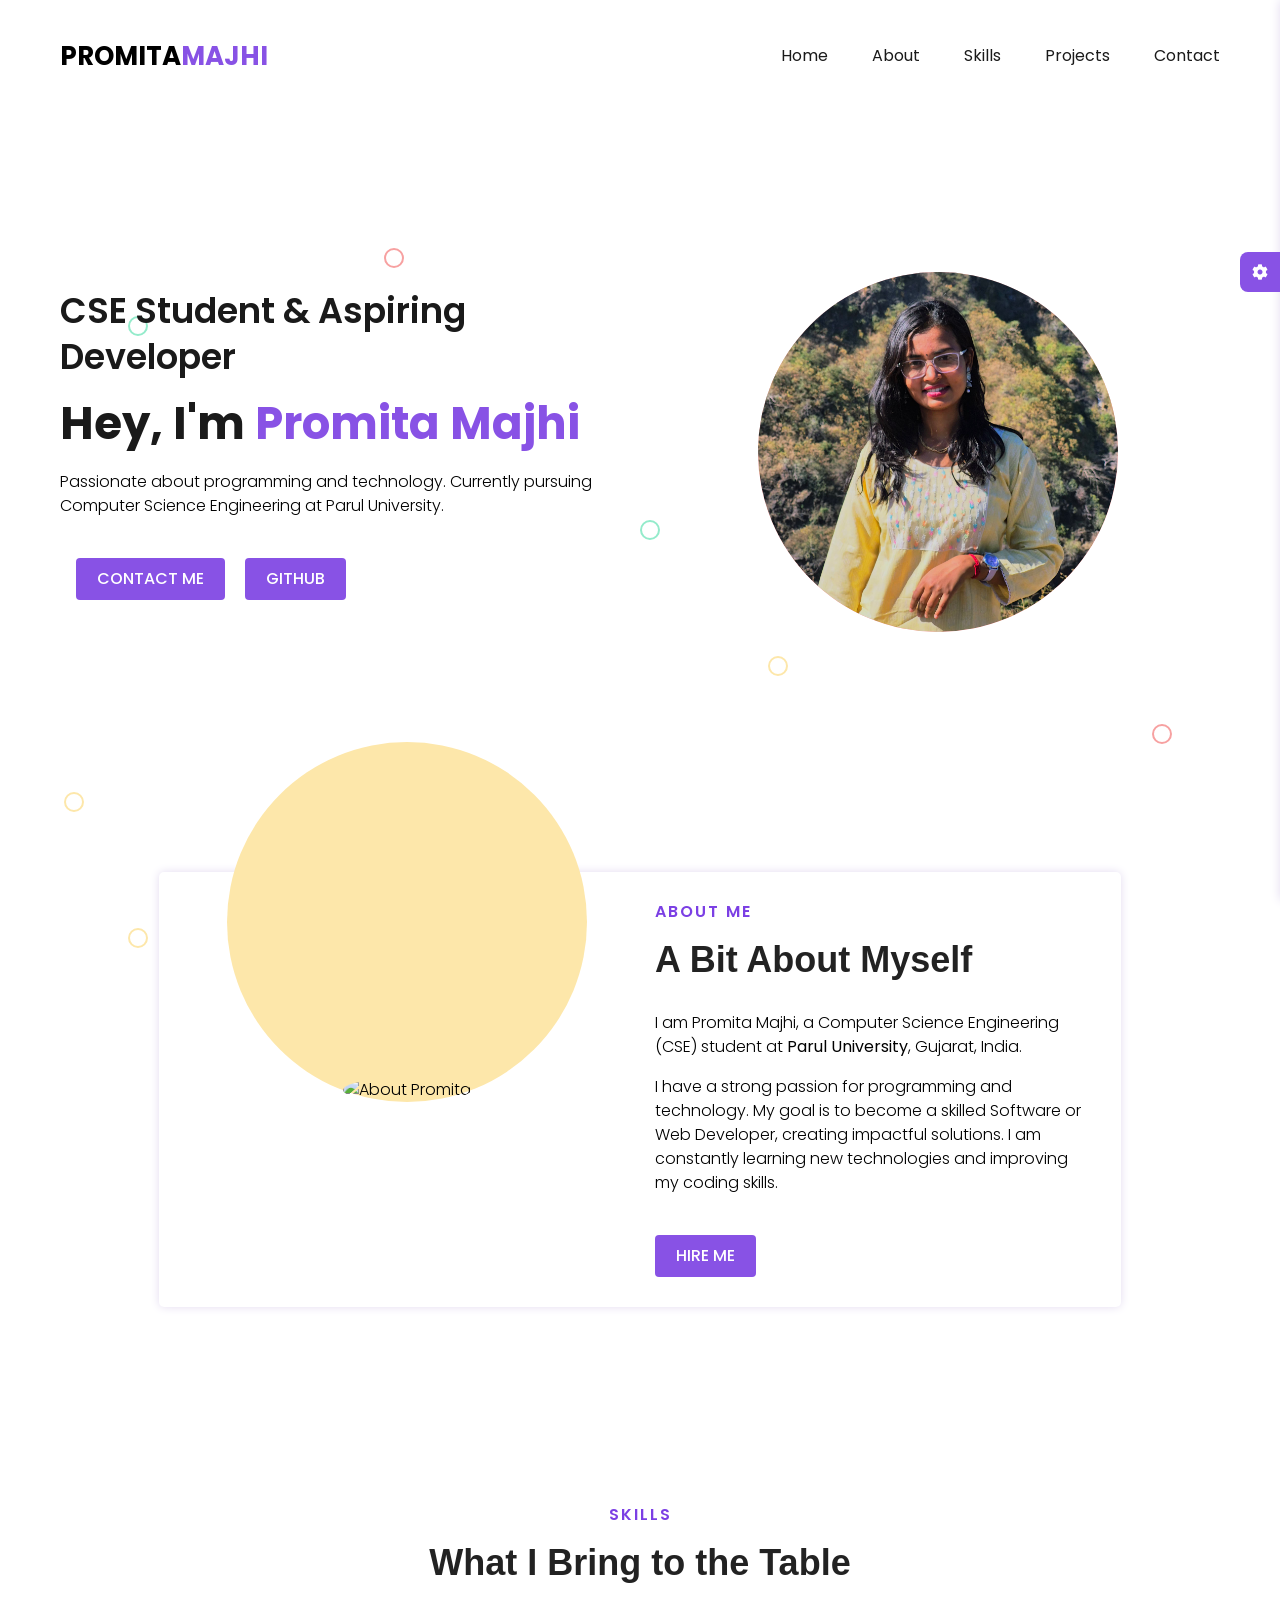
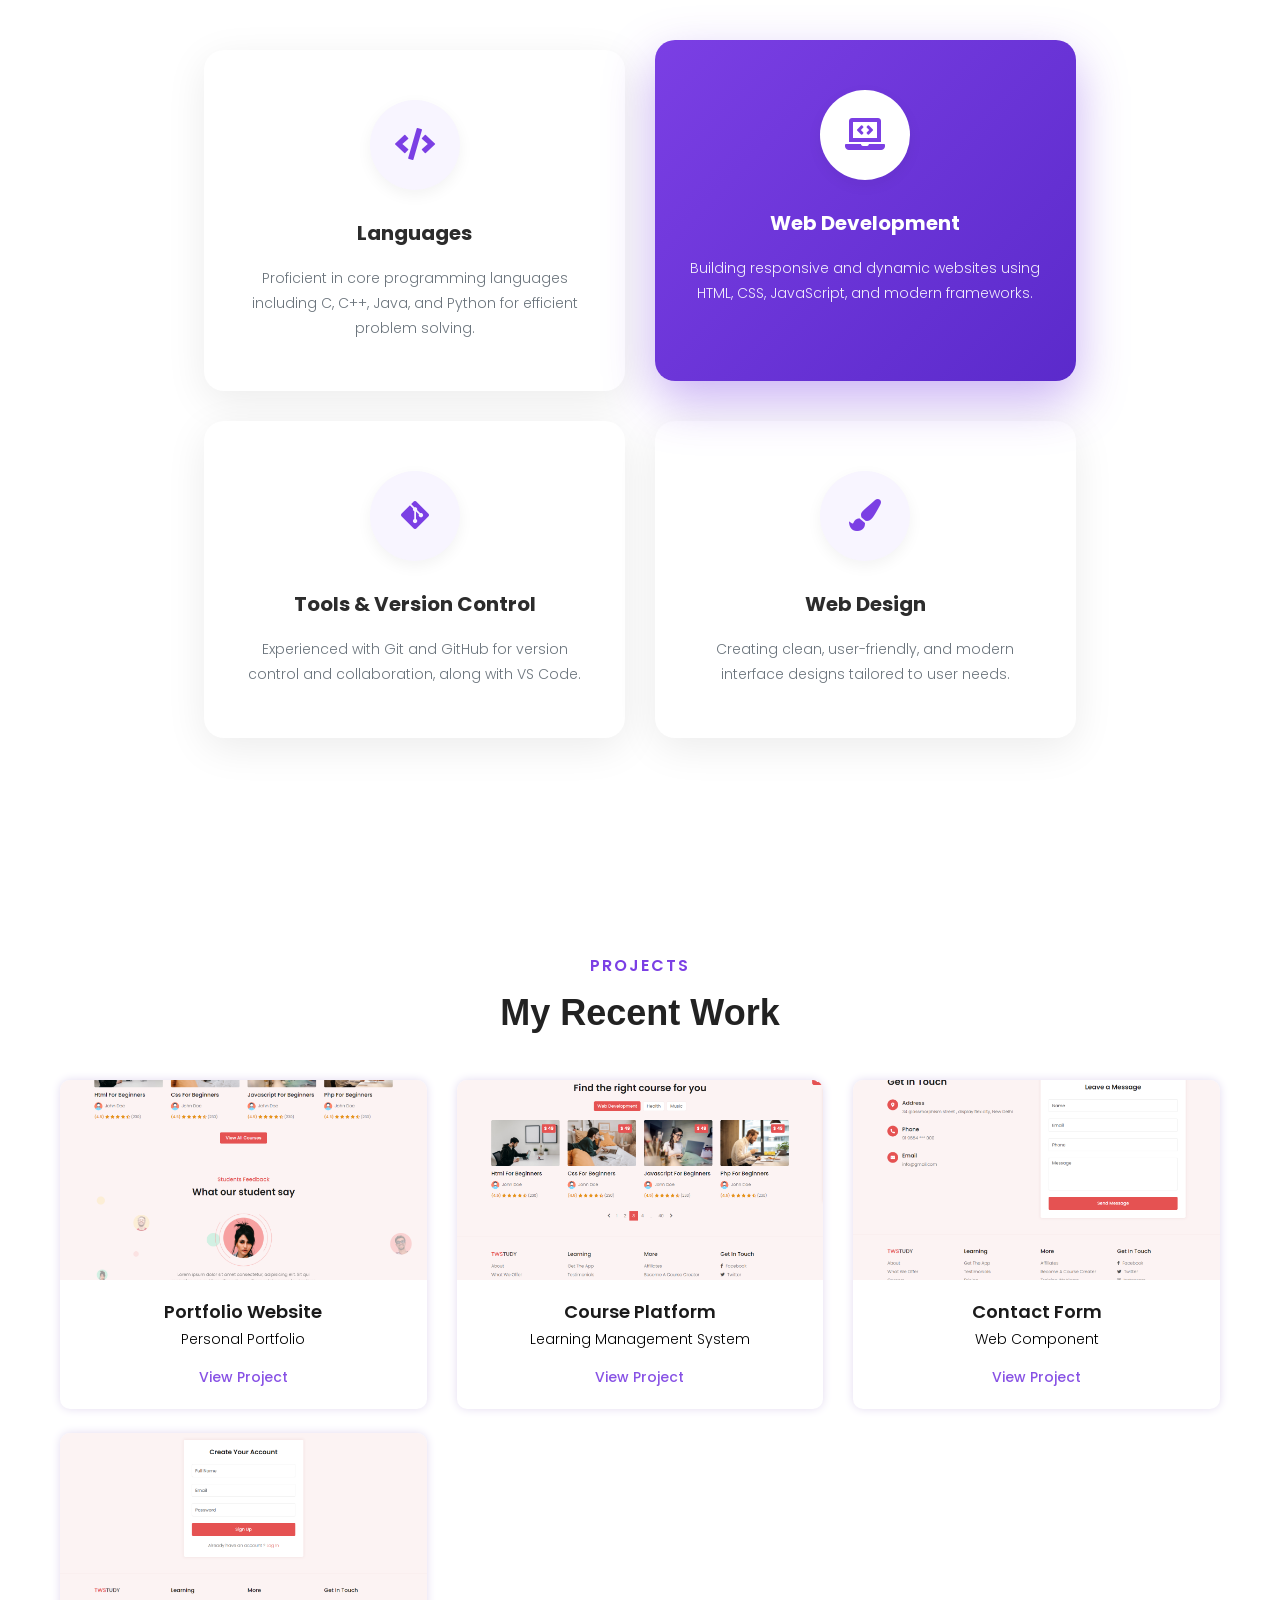
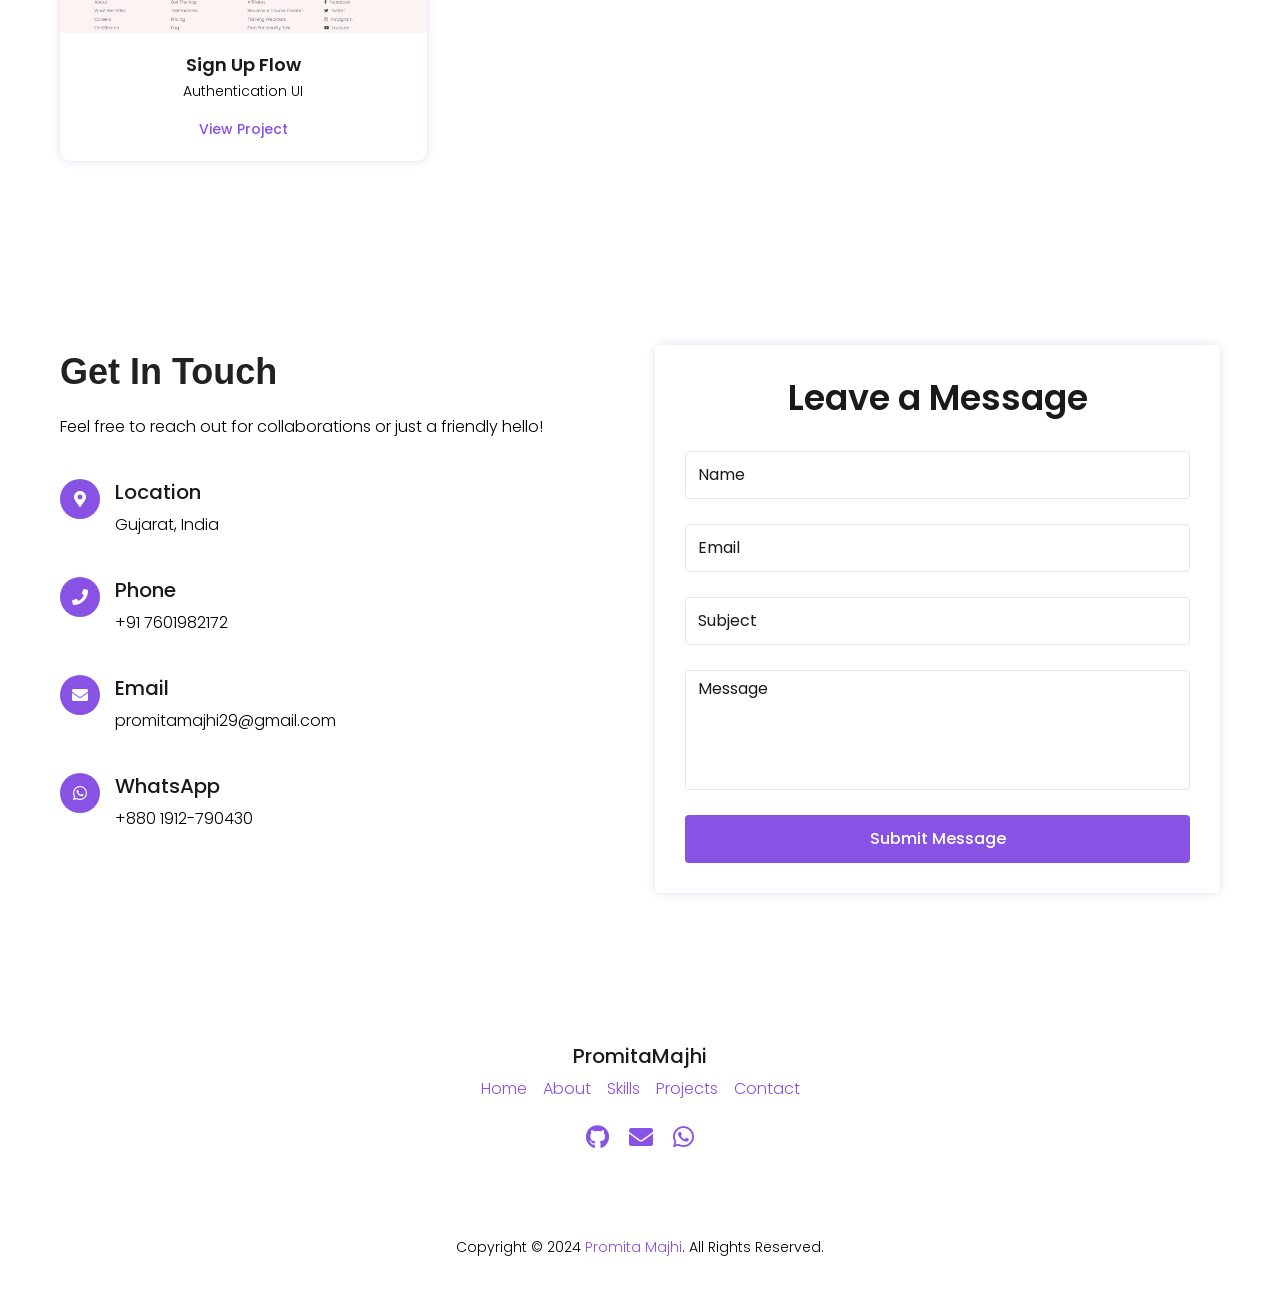
==== commit 182c70ec: "up wp" ====
--- a/index.html
+++ b/index.html
@@ -292,6 +292,12 @@
                 <div class="icon-box"><i class="fas fa-envelope"></i></div>
                 <h3>Email</h3>
                 <p>promitamajhi29@gmail.com</p>
+              </div>
+              <div class="contact-item">
+                <div class="icon-box"><i class="fab fa-whatsapp"></i></div>
+                <h3>WhatsApp</h3>
+                <p><a href="https://wa.me/8801912790430" target="_blank" class="text-decoration-none text-reset">+880
+                    1912-790430</a></p>
               </div>
             </div>
           </div>
@@ -339,6 +345,8 @@
                     class="fab fa-github social-icon" style="font-size: 24px;"></i></a>
                 <a href="mailto:promitamajhi29@gmail.com" class="mx-2"><i class="fas fa-envelope social-icon"
                     style="font-size: 24px;"></i></a>
+                <a href="https://wa.me/8801912790430" target="_blank" class="mx-2"><i
+                    class="fab fa-whatsapp social-icon" style="font-size: 24px;"></i></a>
               </div>
             </div>
           </div>
